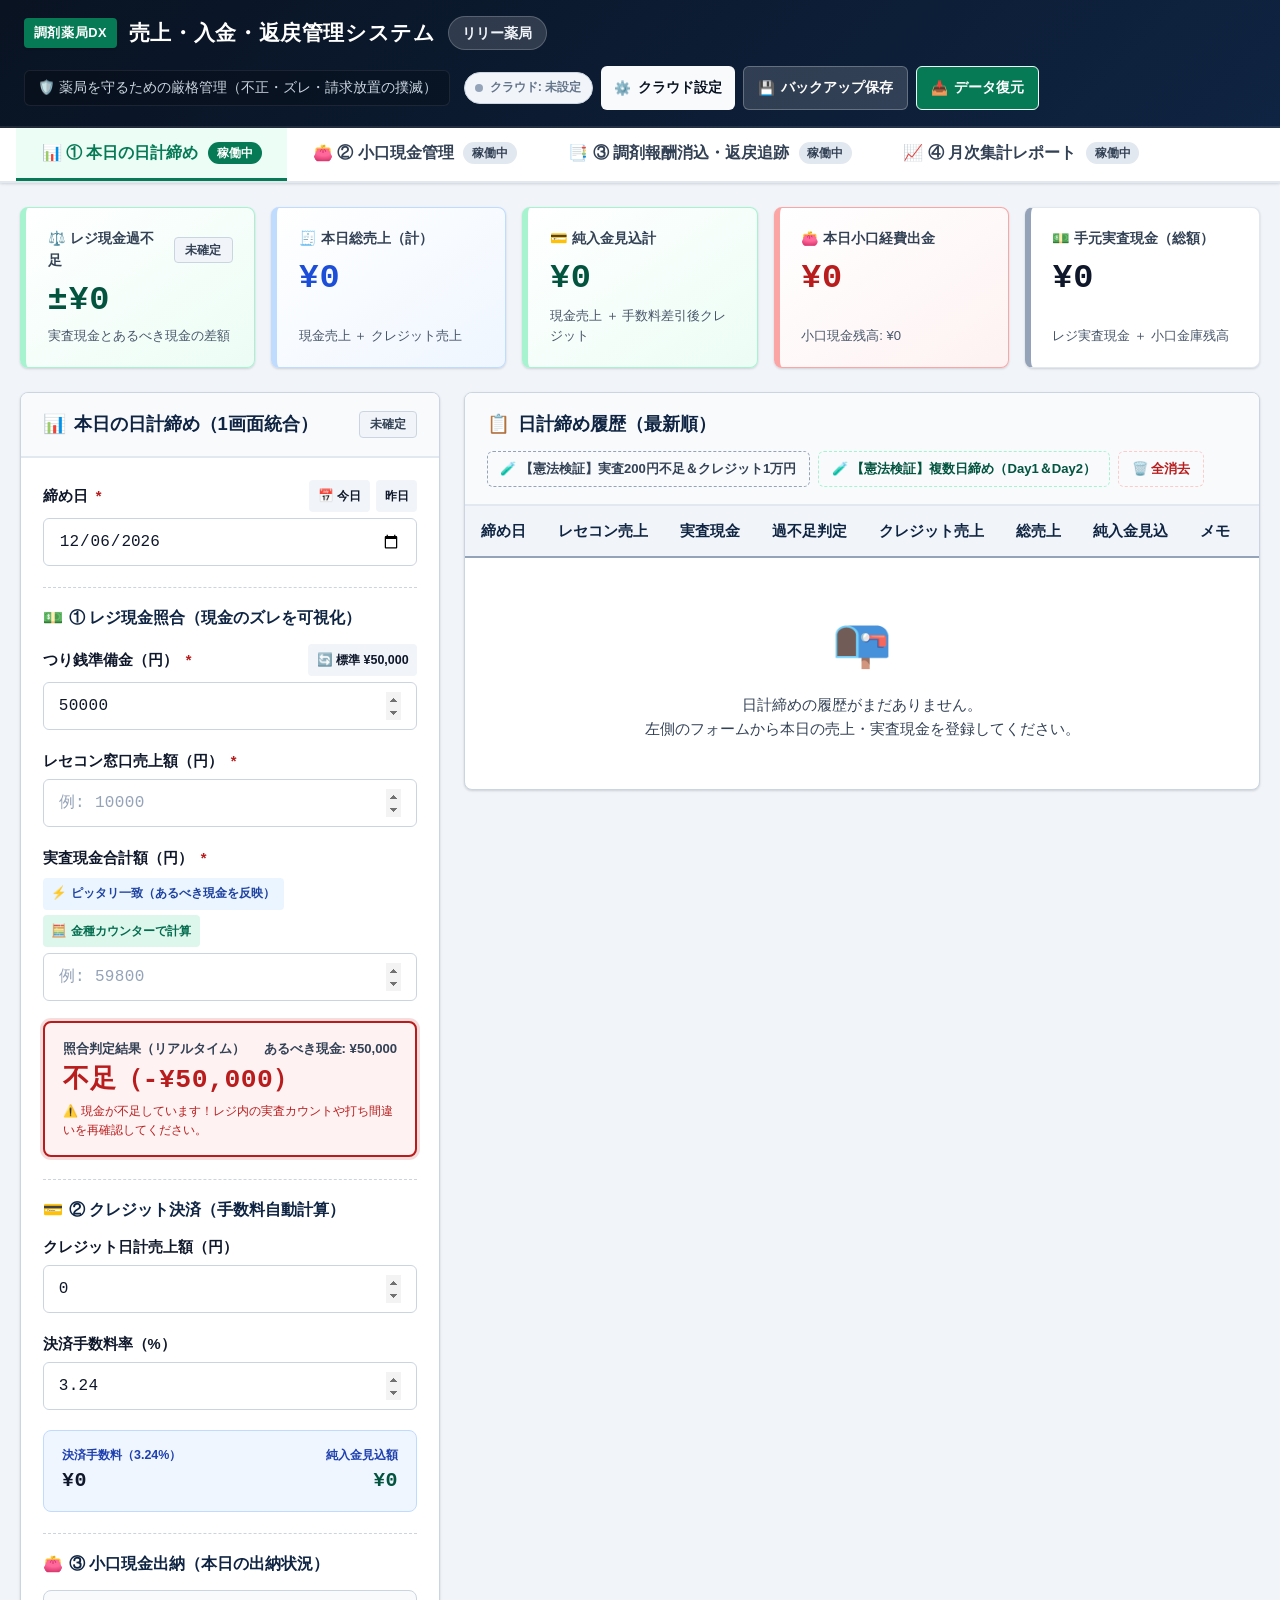
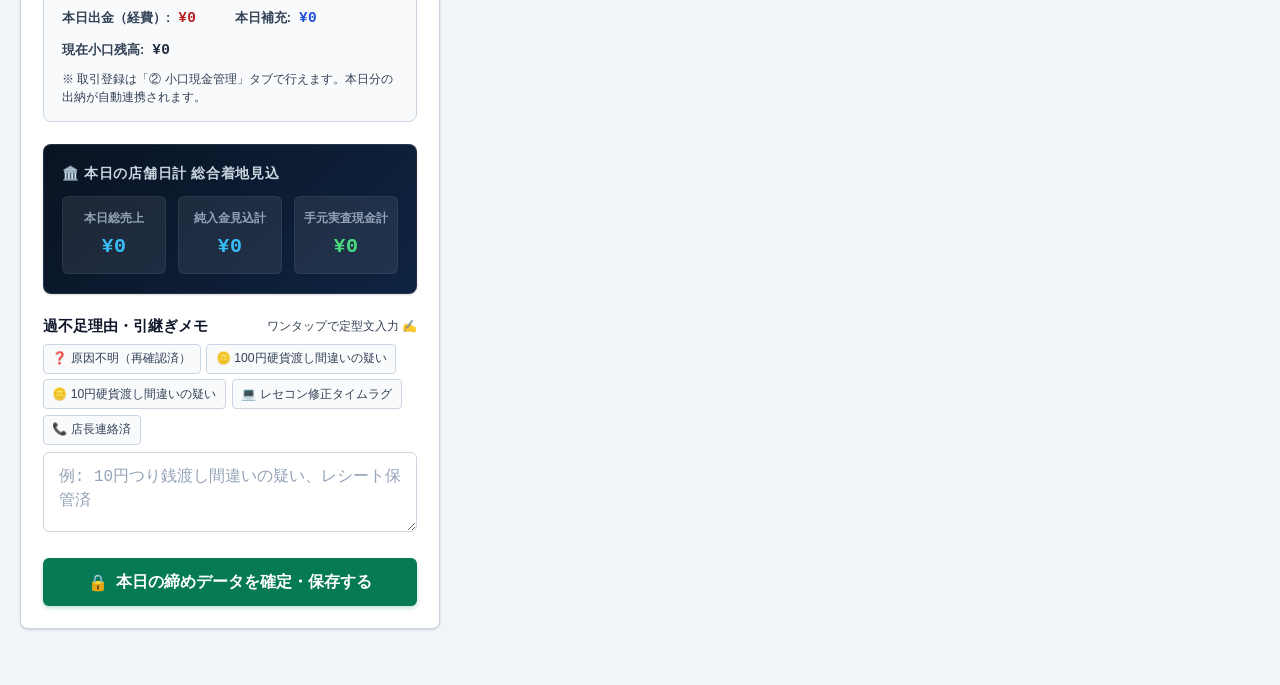
==== index.html @ f7cc0ef1 "feat: 【フェーズ9完了】本部リアルタイム同期・クラウド閲覧機能（Googleスプレッドシート連携・GAS受取・オフライン保護・自動テスト189項目全合格）" ====
<!DOCTYPE html>
<html lang="ja">
<head>
  <meta charset="UTF-8">
  <meta name="viewport" content="width=device-width, initial-scale=1.0">
  <title>売上・入金・返戻管理システム | リリー薬局</title>
  <link rel="stylesheet" href="css/style.css">
</head>
<body>

  <!-- アプリケーションヘッダー -->
  <header class="app-header">
    <div class="header-inner">
      <div class="brand-area">
        <span class="brand-badge">調剤薬局DX</span>
        <h1 class="brand-title">売上・入金・返戻管理システム</h1>
        <span class="pharmacy-badge">リリー薬局</span>
      </div>
      <div class="header-right-area">
        <div class="governance-note">
          <span>🛡️ 薬局を守るための厳格管理（不正・ズレ・請求放置の撲滅）</span>
        </div>
        <div class="header-actions">
          <div id="cloud-sync-badge" class="cloud-sync-badge unconfigured" title="本部Googleスプレッドシート同期ステータス">
            <span class="cloud-sync-dot"></span>
            <span id="cloud-sync-text">クラウド: 未設定</span>
          </div>
          <button id="btn-cloud-settings" class="btn-header-action btn-cloud-config" title="本部Googleスプレッドシート同期URLを設定します">
            <span>⚙️</span> クラウド設定
          </button>
          <button id="btn-header-export" class="btn-header-action btn-backup-export" title="全データ（小口・レジ・消込）を1つのJSONファイルにバックアップ保存します">
            <span>💾</span> バックアップ保存
          </button>
          <button id="btn-header-import" class="btn-header-action btn-backup-import" title="保存したJSONバックアップファイルからデータを安全に復元します">
            <span>📥</span> データ復元
          </button>
        </div>
      </div>
    </div>
  </header>

  <!-- タブナビゲーション -->
  <nav class="tab-navigation">
    <div class="tab-container">
      <button class="tab-btn active" data-tab="tab-daily">
        <span>📊 ① 本日の日計締め</span>
        <span class="badge-status">稼働中</span>
      </button>
      <button class="tab-btn" data-tab="tab-petty">
        <span>👛 ② 小口現金管理</span>
        <span class="badge-status">稼働中</span>
      </button>
      <button class="tab-btn" data-tab="tab-reconcile">
        <span>📑 ③ 調剤報酬消込・返戻追跡</span>
        <span class="badge-status">稼働中</span>
      </button>
      <button class="tab-btn" data-tab="tab-monthly">
        <span>📈 ④ 月次集計レポート</span>
        <span class="badge-status">稼働中</span>
      </button>
    </div>
  </nav>

  <!-- メインコンテンツ -->
  <main class="main-container">

    <!-- ====================================================
         タブ①: 本日の日計締め (★フェーズ2 実装)
         ==================================================== -->
    <section id="tab-daily" class="tab-content active">

      <!-- サマリーカード（店舗総合サマリー） -->
      <div class="summary-grid">
        <div id="daily-card-discrepancy" class="summary-card primary">
          <div>
            <div class="summary-card-title">
              <span>⚖️ レジ現金過不足</span>
              <span id="daily-status-tag" class="badge badge-match">一致（正常）</span>
            </div>
            <div id="daily-summary-discrepancy" class="summary-card-value numeric">¥0</div>
          </div>
          <div id="daily-summary-discrepancy-sub" class="summary-card-sub">実査現金とあるべき現金の差額</div>
        </div>

        <div class="summary-card info">
          <div>
            <div class="summary-card-title">
              <span>🧾 本日総売上（計）</span>
            </div>
            <div id="daily-summary-total-sales" class="summary-card-value numeric">¥0</div>
          </div>
          <div class="summary-card-sub">現金売上 ＋ クレジット売上</div>
        </div>

        <div class="summary-card primary">
          <div>
            <div class="summary-card-title">
              <span>💳 純入金見込計</span>
            </div>
            <div id="daily-summary-total-net" class="summary-card-value numeric">¥0</div>
          </div>
          <div class="summary-card-sub">現金売上 ＋ 手数料差引後クレジット</div>
        </div>

        <div class="summary-card danger">
          <div>
            <div class="summary-card-title">
              <span>👛 本日小口経費出金</span>
            </div>
            <div id="daily-summary-petty-expense" class="summary-card-value numeric">¥0</div>
          </div>
          <div id="daily-summary-petty-balance-sub" class="summary-card-sub">小口現金残高: ¥0</div>
        </div>

        <div class="summary-card">
          <div>
            <div class="summary-card-title">
              <span>💵 手元実査現金（総額）</span>
            </div>
            <div id="daily-summary-total-physical" class="summary-card-value numeric">¥0</div>
          </div>
          <div class="summary-card-sub">レジ実査現金 ＋ 小口金庫残高</div>
        </div>
      </div>

      <!-- 2カラムコンテンツレイアウト -->
      <div class="content-layout-2col">
        
        <!-- 左: 締め登録フォーム -->
        <div class="panel-card">
          <div class="panel-header">
            <h2 class="panel-title">
              <span>📊</span> 本日の日計締め（1画面統合）
            </h2>
            <span id="daily-lock-status" class="badge badge-unconfirmed">未確定</span>
          </div>
          <div class="panel-body">
            <form id="daily-closing-form">

              <!-- 締め日 -->
              <div class="form-group">
                <div class="label-with-actions">
                  <label for="daily-date" class="form-label">締め日 <span class="required">*</span></label>
                  <div class="quick-btn-group">
                    <button type="button" id="btn-date-today" class="btn-chip" title="本日の日付をセット">📅 今日</button>
                    <button type="button" id="btn-date-yesterday" class="btn-chip" title="昨日の日付をセット">昨日</button>
                  </div>
                </div>
                <input type="date" id="daily-date" class="form-input" required>
              </div>

              <!-- ① レジ現金照合セクション -->
              <div class="section-divider">
                <div class="section-subtitle">
                  <span>💵</span> ① レジ現金照合（現金のズレを可視化）
                </div>

                <!-- つり銭準備金 -->
                <div class="form-group">
                  <div class="label-with-actions">
                    <label for="daily-change-fund" class="form-label">つり銭準備金（円） <span class="required">*</span></label>
                    <button type="button" id="btn-reset-change-fund" class="btn-chip" title="店舗規定値 ¥50,000 にリセット">🔄 標準 ¥50,000</button>
                  </div>
                  <input type="number" id="daily-change-fund" class="form-input numeric" placeholder="例: 50000" min="0" step="1" value="50000" required>
                </div>

                <!-- レセコン窓口売上 -->
                <div class="form-group">
                  <label for="daily-presale-amount" class="form-label">レセコン窓口売上額（円） <span class="required">*</span></label>
                  <input type="number" id="daily-presale-amount" class="form-input numeric" placeholder="例: 10000" min="0" step="1" required>
                </div>

                <!-- 実査現金合計額 -->
                <div class="form-group">
                  <div class="label-with-actions">
                    <label for="daily-actual-cash" class="form-label">実査現金合計額（円） <span class="required">*</span></label>
                    <div class="quick-btn-group">
                      <button type="button" id="btn-match-expected-cash" class="btn-chip btn-chip-highlight" title="あるべき現金をそのままセット（差額ゼロの日に1タップ）">⚡ ピッタリ一致（あるべき現金を反映）</button>
                      <button type="button" id="btn-toggle-denomination" class="btn-chip btn-chip-primary" title="電卓不要！お札・硬貨の枚数を入力して自動計算">🧮 金種カウンターで計算</button>
                    </div>
                  </div>
                  <input type="number" id="daily-actual-cash" class="form-input numeric" placeholder="例: 59800" min="0" step="1" required>
                </div>

                <!-- 金種別かんたん計算アシストパネル（開閉可能） -->
                <div id="denomination-panel" class="denomination-panel" style="display: none;">
                  <div class="denomination-panel-header">
                    <div class="denomination-panel-title">
                      <span>🧮</span> 金種別かんたん計算アシスト（電卓不要）
                    </div>
                    <div class="denomination-panel-actions">
                      <button type="button" id="btn-clear-denomination" class="btn-chip-sm">クリア</button>
                      <button type="button" id="btn-close-denomination" class="btn-chip-sm">閉じる ✕</button>
                    </div>
                  </div>
                  <div class="denomination-grid">
                    <div class="denom-row" data-val="10000">
                      <span class="denom-label">10,000円札</span>
                      <div class="denom-stepper">
                        <button type="button" class="btn-step btn-minus" data-val="10000">-</button>
                        <input type="number" class="denom-count form-input-sm numeric" min="0" step="1" placeholder="0" data-val="10000">
                        <button type="button" class="btn-step btn-plus" data-val="10000">+</button>
                      </div>
                      <span class="denom-subtotal numeric">¥0</span>
                    </div>
                    <div class="denom-row" data-val="5000">
                      <span class="denom-label">5,000円札</span>
                      <div class="denom-stepper">
                        <button type="button" class="btn-step btn-minus" data-val="5000">-</button>
                        <input type="number" class="denom-count form-input-sm numeric" min="0" step="1" placeholder="0" data-val="5000">
                        <button type="button" class="btn-step btn-plus" data-val="5000">+</button>
                      </div>
                      <span class="denom-subtotal numeric">¥0</span>
                    </div>
                    <div class="denom-row" data-val="2000">
                      <span class="denom-label">2,000円札</span>
                      <div class="denom-stepper">
                        <button type="button" class="btn-step btn-minus" data-val="2000">-</button>
                        <input type="number" class="denom-count form-input-sm numeric" min="0" step="1" placeholder="0" data-val="2000">
                        <button type="button" class="btn-step btn-plus" data-val="2000">+</button>
                      </div>
                      <span class="denom-subtotal numeric">¥0</span>
                    </div>
                    <div class="denom-row" data-val="1000">
                      <span class="denom-label">1,000円札</span>
                      <div class="denom-stepper">
                        <button type="button" class="btn-step btn-minus" data-val="1000">-</button>
                        <input type="number" class="denom-count form-input-sm numeric" min="0" step="1" placeholder="0" data-val="1000">
                        <button type="button" class="btn-step btn-plus" data-val="1000">+</button>
                      </div>
                      <span class="denom-subtotal numeric">¥0</span>
                    </div>
                    <div class="denom-row" data-val="500">
                      <span class="denom-label">500円玉</span>
                      <div class="denom-stepper">
                        <button type="button" class="btn-step btn-minus" data-val="500">-</button>
                        <input type="number" class="denom-count form-input-sm numeric" min="0" step="1" placeholder="0" data-val="500">
                        <button type="button" class="btn-step btn-plus" data-val="500">+</button>
                      </div>
                      <span class="denom-subtotal numeric">¥0</span>
                    </div>
                    <div class="denom-row" data-val="100">
                      <span class="denom-label">100円玉</span>
                      <div class="denom-stepper">
                        <button type="button" class="btn-step btn-minus" data-val="100">-</button>
                        <input type="number" class="denom-count form-input-sm numeric" min="0" step="1" placeholder="0" data-val="100">
                        <button type="button" class="btn-step btn-plus" data-val="100">+</button>
                      </div>
                      <span class="denom-subtotal numeric">¥0</span>
                    </div>
                    <div class="denom-row" data-val="50">
                      <span class="denom-label">50円玉</span>
                      <div class="denom-stepper">
                        <button type="button" class="btn-step btn-minus" data-val="50">-</button>
                        <input type="number" class="denom-count form-input-sm numeric" min="0" step="1" placeholder="0" data-val="50">
                        <button type="button" class="btn-step btn-plus" data-val="50">+</button>
                      </div>
                      <span class="denom-subtotal numeric">¥0</span>
                    </div>
                    <div class="denom-row" data-val="10">
                      <span class="denom-label">10円玉</span>
                      <div class="denom-stepper">
                        <button type="button" class="btn-step btn-minus" data-val="10">-</button>
                        <input type="number" class="denom-count form-input-sm numeric" min="0" step="1" placeholder="0" data-val="10">
                        <button type="button" class="btn-step btn-plus" data-val="10">+</button>
                      </div>
                      <span class="denom-subtotal numeric">¥0</span>
                    </div>
                    <div class="denom-row" data-val="5">
                      <span class="denom-label">5円玉</span>
                      <div class="denom-stepper">
                        <button type="button" class="btn-step btn-minus" data-val="5">-</button>
                        <input type="number" class="denom-count form-input-sm numeric" min="0" step="1" placeholder="0" data-val="5">
                        <button type="button" class="btn-step btn-plus" data-val="5">+</button>
                      </div>
                      <span class="denom-subtotal numeric">¥0</span>
                    </div>
                    <div class="denom-row" data-val="1">
                      <span class="denom-label">1円玉</span>
                      <div class="denom-stepper">
                        <button type="button" class="btn-step btn-minus" data-val="1">-</button>
                        <input type="number" class="denom-count form-input-sm numeric" min="0" step="1" placeholder="0" data-val="1">
                        <button type="button" class="btn-step btn-plus" data-val="1">+</button>
                      </div>
                      <span class="denom-subtotal numeric">¥0</span>
                    </div>
                  </div>
                  <div class="denomination-footer">
                    <div class="denom-total-box">
                      <span class="denom-total-label">計算合計額:</span>
                      <strong id="denom-total-display" class="denom-total-val numeric">¥0</strong>
                    </div>
                    <button type="button" id="btn-apply-denomination" class="btn btn-primary btn-sm">
                      <span>📥</span> この合計を実査現金に反映する
                    </button>
                  </div>
                </div>

                <!-- リアルタイム過不足プレビュー -->
                <div id="daily-discrepancy-preview" class="discrepancy-box match">
                  <div class="discrepancy-box-header">
                    <span>照合判定結果（リアルタイム）</span>
                    <span id="preview-expected-cash">あるべき現金: ¥50,000</span>
                  </div>
                  <div id="preview-discrepancy-amount" class="discrepancy-box-amount numeric">一致（±¥0）</div>
                  <div id="preview-discrepancy-note" style="font-size: 0.75rem;">※ レジ内の実査現金と、あるべき現金が一致しています。</div>
                </div>

                <!-- 心理的安全性安心ガイド（過不足発生時に自動表示） -->
                <div id="kindness-guidance-box" class="kindness-box" style="display: none;">
                  <div class="kindness-header">
                    <span class="kindness-icon">💚</span>
                    <div class="kindness-title-wrap">
                      <strong class="kindness-title">安心してください。過不足はあなたの責任ではありません。</strong>
                      <div class="kindness-subtitle">事実をそのまま記録することが、薬局とスタッフを守る盾になります（自腹補填は厳禁です）。</div>
                    </div>
                  </div>
                  <div class="kindness-checklist">
                    <div class="kindness-check-header">🔍 焦らずできる30秒チェック:</div>
                    <label class="kindness-check-item">
                      <input type="checkbox" class="kindness-chk">
                      <span>つり銭準備金（¥50,000）の数え間違いや除外忘れはありませんか？</span>
                    </label>
                    <label class="kindness-check-item">
                      <input type="checkbox" class="kindness-chk">
                      <span>クレジット決済や電子マネー売上が現金レセコンに混ざっていませんか？</span>
                    </label>
                    <label class="kindness-check-item">
                      <input type="checkbox" class="kindness-chk">
                      <span>処方変更・返金・返品レシートの計上漏れはありませんか？</span>
                    </label>
                  </div>
                </div>
              </div>

              <!-- ② クレジット決済セクション -->
              <div class="section-divider">
                <div class="section-subtitle">
                  <span>💳</span> ② クレジット決済（手数料自動計算）
                </div>

                <!-- クレジット端末売上 -->
                <div class="form-group">
                  <label for="daily-credit-sales" class="form-label">クレジット日計売上額（円）</label>
                  <input type="number" id="daily-credit-sales" class="form-input numeric" placeholder="例: 10000" min="0" step="1" value="0">
                </div>

                <!-- 手数料率 -->
                <div class="form-group">
                  <label for="daily-fee-rate" class="form-label">決済手数料率（%）</label>
                  <input type="number" id="daily-fee-rate" class="form-input numeric" placeholder="3.24" min="0" max="100" step="0.01" value="3.24">
                </div>

                <!-- リアルタイムクレジット計算プレビュー -->
                <div id="daily-credit-preview" class="credit-preview-box">
                  <div class="credit-preview-item">
                    <span class="credit-preview-label">決済手数料（3.24%）</span>
                    <span id="preview-fee-amount" class="credit-preview-val numeric">¥0</span>
                  </div>
                  <div class="credit-preview-item" style="text-align: right;">
                    <span class="credit-preview-label">純入金見込額</span>
                    <span id="preview-net-credit" class="credit-preview-val numeric" style="color: var(--primary-dark);">¥0</span>
                  </div>
                </div>
              </div>

              <!-- ③ 小口現金出納連携セクション -->
              <div class="section-divider">
                <div class="section-subtitle">
                  <span>👛</span> ③ 小口現金出納（本日の出納状況）
                </div>
                <div class="petty-inline-box">
                  <div class="petty-inline-grid">
                    <div>
                      <span class="report-item-label">本日出金（経費）:</span>
                      <strong id="preview-daily-petty-exp" class="numeric" style="color: var(--danger); margin-left: 0.25rem;">¥0</strong>
                    </div>
                    <div>
                      <span class="report-item-label">本日補充:</span>
                      <strong id="preview-daily-petty-inc" class="numeric" style="color: var(--info); margin-left: 0.25rem;">¥0</strong>
                    </div>
                    <div>
                      <span class="report-item-label">現在小口残高:</span>
                      <strong id="preview-daily-petty-bal" class="numeric" style="margin-left: 0.25rem;">¥0</strong>
                    </div>
                  </div>
                  <div style="font-size: 0.75rem; color: var(--text-muted);">
                    ※ 取引登録は「② 小口現金管理」タブで行えます。本日分の出納が自動連携されます。
                  </div>
                </div>
              </div>

              <!-- ④ 店舗日計総合サマリープレビュー -->
              <div class="comprehensive-preview-box">
                <div class="comprehensive-preview-header">🏛️ 本日の店舗日計 総合着地見込</div>
                <div class="comprehensive-preview-grid">
                  <div class="comprehensive-preview-item">
                    <span class="comprehensive-preview-label">本日総売上</span>
                    <span id="preview-comp-sales" class="comprehensive-preview-val numeric">¥0</span>
                  </div>
                  <div class="comprehensive-preview-item">
                    <span class="comprehensive-preview-label">純入金見込計</span>
                    <span id="preview-comp-net" class="comprehensive-preview-val numeric">¥0</span>
                  </div>
                  <div class="comprehensive-preview-item">
                    <span class="comprehensive-preview-label">手元実査現金計</span>
                    <span id="preview-comp-cash" class="comprehensive-preview-val numeric" style="color: #4ade80;">¥0</span>
                  </div>
                </div>
              </div>

              <!-- メモ・引継ぎ -->
              <div class="form-group">
                <div class="label-with-actions">
                  <label for="daily-memo" class="form-label">過不足理由・引継ぎメモ</label>
                  <span class="text-hint">ワンタップで定型文入力 ✍️</span>
                </div>
                <div class="quick-memo-tags">
                  <button type="button" class="btn-memo-tag" data-text="原因不明（再確認済・レシート保管済・店長報告）">❓ 原因不明（再確認済）</button>
                  <button type="button" class="btn-memo-tag" data-text="100円硬貨の渡し間違い可能性あり">🪙 100円硬貨渡し間違いの疑い</button>
                  <button type="button" class="btn-memo-tag" data-text="10円硬貨の渡し間違い可能性あり">🪙 10円硬貨渡し間違いの疑い</button>
                  <button type="button" class="btn-memo-tag" data-text="レセコン打鍵ミス・キャンセル修正タイムラグ">💻 レセコン修正タイムラグ</button>
                  <button type="button" class="btn-memo-tag" data-text="店長へ連絡済・翌朝精査予定">📞 店長連絡済</button>
                </div>
                <textarea id="daily-memo" class="form-textarea" placeholder="例: 10円つり銭渡し間違いの疑い、レシート保管済"></textarea>
              </div>

              <button type="submit" class="btn btn-primary">
                <span>🔒</span> 本日の締めデータを確定・保存する
              </button>
            </form>
          </div>
        </div>

        <!-- 右: レジ締め履歴テーブル -->
        <div class="panel-card">
          <div class="panel-header">
            <h2 class="panel-title">
              <span>📋</span> 日計締め履歴（最新順）
            </h2>
            <div style="display: flex; gap: 0.5rem; align-items: center; flex-wrap: wrap;">
              <button id="btn-load-closing-test-data" class="btn-test" title="開発憲法の外部検証データをセット">
                🧪 【憲法検証】実査200円不足＆クレジット1万円
              </button>
              <button id="btn-load-phase3-test-data" class="btn-test" style="color: var(--primary-dark); border-color: #a7f3d0;" title="Day1とDay2の複数日締めデータをセット">
                🧪 【憲法検証】複数日締め（Day1＆Day2）
              </button>
              <button id="btn-clear-closing-data" class="btn-test" style="color: var(--danger); border-color: #fecaca;" title="全データをリセット">
                🗑️ 全消去
              </button>
            </div>
          </div>

          <div class="panel-body" style="padding: 0;">
            <div class="table-responsive">
              <table class="data-table">
                <thead>
                  <tr>
                    <th>締め日</th>
                    <th style="text-align: right;">レセコン売上</th>
                    <th style="text-align: right;">実査現金</th>
                    <th style="text-align: center;">過不足判定</th>
                    <th style="text-align: right;">クレジット売上</th>
                    <th style="text-align: right;">総売上</th>
                    <th style="text-align: right;">純入金見込</th>
                    <th>メモ</th>
                    <th style="text-align: center;">操作</th>
                  </tr>
                </thead>
                <tbody id="daily-table-body">
                  <!-- JSで動的描画 -->
                </tbody>
              </table>
            </div>

            <div id="daily-empty-state" class="empty-state">
              <div class="empty-state-icon">📭</div>
              <p>日計締めの履歴がまだありません。<br>左側のフォームから本日の売上・実査現金を登録してください。</p>
            </div>
          </div>
        </div>

      </div>
    </section>

    <!-- ====================================================
         日計締め詳細閲覧モーダル (フェーズ3 実装)
         ==================================================== -->
    <dialog id="daily-detail-dialog" class="modal-dialog">
      <div class="modal-content">
        <div class="modal-header">
          <h3 class="modal-title">
            <span>📑</span> 日計締め確定レポート（詳細）
          </h3>
          <button id="btn-close-modal" class="modal-close-btn" title="閉じる">&times;</button>
        </div>
        <div class="modal-body" id="modal-report-body">
          <!-- JSで動的レンダリング -->
        </div>
        <div class="modal-footer">
          <button id="btn-print-report" class="btn btn-secondary">🖨️ 印刷</button>
          <button id="btn-close-report" class="btn btn-secondary">閉じる</button>
        </div>
      </div>
    </dialog>

    <!-- ====================================================
         タブ②: 小口現金管理 (★フェーズ1 実装)
         ==================================================== -->
    <section id="tab-petty" class="tab-content">

      <!-- サマリーカード -->
      <div class="summary-grid">
        <div class="summary-card primary">
          <div>
            <div class="summary-card-title">
              <span>💰 現在小口現金残高</span>
              <span id="petty-balance-warning" style="display: none; color: var(--danger); font-size: 0.75rem; font-weight: bold;">⚠️ マイナス残高</span>
            </div>
            <div id="petty-summary-balance" class="summary-card-value numeric">¥0</div>
          </div>
          <div class="summary-card-sub">※金庫内現金の実査カウントと一致しているか確認</div>
        </div>

        <div class="summary-card info">
          <div>
            <div class="summary-card-title">
              <span>📥 今月補充合計</span>
            </div>
            <div id="petty-summary-income" class="summary-card-value numeric">¥0</div>
          </div>
          <div class="summary-card-sub">銀行出金・金庫補充など</div>
        </div>

        <div class="summary-card danger">
          <div>
            <div class="summary-card-title">
              <span>📤 今月出金合計</span>
            </div>
            <div id="petty-summary-expense" class="summary-card-value numeric">¥0</div>
          </div>
          <div class="summary-card-sub">消耗品・切手・交通費等の実経費</div>
        </div>

        <div class="summary-card">
          <div>
            <div class="summary-card-title">
              <span>📝 今月取引件数</span>
            </div>
            <div id="petty-summary-count" class="summary-card-value numeric">0 件</div>
          </div>
          <div class="summary-card-sub">登録された出納の総数</div>
        </div>
      </div>

      <!-- 2カラムコンテンツレイアウト -->
      <div class="content-layout-2col">
        
        <!-- 左: 出納登録フォーム -->
        <div class="panel-card">
          <div class="panel-header">
            <h2 class="panel-title">
              <span>✍️</span> 出納の登録
            </h2>
          </div>
          <div class="panel-body">
            <form id="petty-cash-form">
              
              <!-- かんたん入力プリセット（ワンタップで入力完了） -->
              <div class="quick-preset-bar">
                <span class="quick-preset-title">⚡ かんたん入力:</span>
                <div class="quick-preset-tags">
                  <button type="button" class="btn-petty-chip" data-type="expense" data-category="消耗品費" data-memo="コピー用紙・ボールペン購入">📄 用紙・ペン</button>
                  <button type="button" class="btn-petty-chip" data-type="expense" data-category="清掃・衛生費" data-memo="患者様用消毒用エタノール・マスク">🧴 消毒液・マスク</button>
                  <button type="button" class="btn-petty-chip" data-type="expense" data-category="通信運搬費" data-memo="郵便切手・レターパック代">✉️ 切手・郵送</button>
                  <button type="button" class="btn-petty-chip" data-type="expense" data-category="雑費" data-memo="店舗清掃用ゴミ袋・洗剤">🧹 ゴミ袋・洗剤</button>
                  <button type="button" class="btn-petty-chip btn-petty-chip-income" data-type="income" data-category="小口現金補充" data-amount="10000" data-memo="金庫より小口現金補充">📥 金庫補充(¥1万)</button>
                </div>
              </div>

              <!-- 区分（出金 / 入金） -->
              <div class="form-group">
                <label class="form-label">出納区分 <span class="required">*</span></label>
                <div class="type-toggle-group">
                  <div>
                    <input type="radio" name="petty-type" id="type-expense" value="expense" checked>
                    <label for="type-expense" class="type-toggle-btn btn-expense">📤 出金（経費）</label>
                  </div>
                  <div>
                    <input type="radio" name="petty-type" id="type-income" value="income">
                    <label for="type-income" class="type-toggle-btn btn-income">📥 入金（補充）</label>
                  </div>
                </div>
              </div>

              <!-- 取引日 -->
              <div class="form-group">
                <label for="petty-date" class="form-label">取引日 <span class="required">*</span></label>
                <input type="date" id="petty-date" class="form-input" required>
              </div>

              <!-- 勘定科目 -->
              <div class="form-group">
                <label for="petty-category" class="form-label">科目 <span class="required">*</span></label>
                <select id="petty-category" class="form-select" required></select>
              </div>

              <!-- 金額 -->
              <div class="form-group">
                <label for="petty-amount" class="form-label">金額（円） <span class="required">*</span></label>
                <input type="number" id="petty-amount" class="form-input numeric" placeholder="例: 1000" min="1" step="1" required>
              </div>

              <!-- 摘要メモ -->
              <div class="form-group">
                <label for="petty-memo" class="form-label">摘要・用途（領収書等）</label>
                <textarea id="petty-memo" class="form-textarea" placeholder="例: ボールペン・付箋購入（レシート保管済）"></textarea>
              </div>

              <button type="submit" class="btn btn-primary">
                <span>✓</span> 出納を登録する
              </button>
            </form>
          </div>
        </div>

        <!-- 右: 出納履歴テーブル -->
        <div class="panel-card">
          <div class="panel-header">
            <h2 class="panel-title">
              <span>📋</span> 小口出納履歴（最新順）
            </h2>
            <div style="display: flex; gap: 0.5rem; align-items: center;">
              <button id="btn-load-test-data" class="btn-test" title="開発憲法の外部検証データをセット">
                🧪 【憲法検証】1万円補充+千円出金
              </button>
              <button id="btn-clear-petty-data" class="btn-test" style="color: var(--danger); border-color: #fecaca;" title="全データをリセット">
                🗑️ 全消去
              </button>
            </div>
          </div>

          <div class="panel-body" style="padding: 0;">
            <div class="table-responsive">
              <table class="data-table">
                <thead>
                  <tr>
                    <th>日付</th>
                    <th>区分</th>
                    <th>科目</th>
                    <th>摘要・用途</th>
                    <th style="text-align: right;">入金額</th>
                    <th style="text-align: right;">出金額</th>
                    <th style="text-align: right;">差引残高</th>
                    <th style="text-align: center;">操作</th>
                  </tr>
                </thead>
                <tbody id="petty-table-body">
                  <!-- JSで動的レンダリング -->
                </tbody>
              </table>
            </div>

            <div id="petty-empty-state" class="empty-state">
              <div class="empty-state-icon">📭</div>
              <p>小口現金の取引履歴がまだありません。<br>左側のフォームから出金または補充を登録してください。</p>
            </div>
          </div>
        </div>

      </div>
    </section>

    <!-- ====================================================
         タブ③: 調剤報酬消込・返戻追跡 (★フェーズ4 実装)
         ==================================================== -->
    <section id="tab-reconcile" class="tab-content">

      <!-- 操作・コントロールヘッダー -->
      <div class="closing-action-bar" style="margin-bottom: 1.5rem;">
        <div class="closing-action-inner">
          <div class="closing-action-left">
            <label for="reconcile-month-select" style="font-size: 0.9rem; font-weight: 700; color: var(--navy); display: flex; align-items: center; gap: 0.4rem;">
              <span>📅</span> 請求対象月:
            </label>
            <input type="month" id="reconcile-month-select" class="form-input" style="width: auto; padding: 0.4rem 0.75rem; font-weight: 700;">
            <span class="sub-text" style="font-size: 0.8rem; color: var(--text-muted);">※ 通常、調剤月の翌月10日請求、翌々月20日前後入金（2ヶ月サイクル）</span>
          </div>

          <div class="closing-action-right" style="display: flex; gap: 0.5rem; flex-wrap: wrap;">
            <button id="btn-load-reconcile-test" class="btn-test" title="開発憲法の外部検証データをセット">
              🧪 【憲法検証】請求100万/入金95万/返戻5万(A001)
            </button>
            <button id="btn-clear-reconcile-data" class="btn-test" style="color: var(--danger); border-color: #fecaca;" title="消込・返戻データを全消去">
              🗑️ 全消去
            </button>
          </div>
        </div>
      </div>

      <!-- サマリーカード（請求月消込サマリー） -->
      <div class="summary-grid">
        <div class="summary-card info">
          <div>
            <div class="summary-card-title">
              <span>📑 請求総額（レセプト）</span>
            </div>
            <div id="reconcile-sum-billed" class="summary-card-value numeric">¥0</div>
          </div>
          <div id="reconcile-sum-billed-sub" class="summary-card-sub">請求対象月: --</div>
        </div>

        <div class="summary-card primary">
          <div>
            <div class="summary-card-title">
              <span>🏦 入金総額（支払確定）</span>
            </div>
            <div id="reconcile-sum-paid" class="summary-card-value numeric">¥0</div>
          </div>
          <div id="reconcile-sum-paid-sub" class="summary-card-sub">入金月: --</div>
        </div>

        <div id="reconcile-card-discrepancy" class="summary-card">
          <div>
            <div class="summary-card-title">
              <span>⚖️ 入金差額（過不足）</span>
              <span id="reconcile-status-tag" class="badge badge-match">一致（正常）</span>
            </div>
            <div id="reconcile-sum-discrepancy" class="summary-card-value numeric">¥0</div>
          </div>
          <div id="reconcile-sum-discrepancy-sub" class="summary-card-sub">入金総額 - 請求総額</div>
        </div>

        <div class="summary-card danger">
          <div>
            <div class="summary-card-title">
              <span>⚠️ 返戻・保留総額</span>
            </div>
            <div id="reconcile-sum-remand-total" class="summary-card-value numeric">¥0</div>
          </div>
          <div id="reconcile-sum-remand-sub" class="summary-card-sub">未対応: 0件 (¥0)</div>
        </div>

        <div id="reconcile-card-unaccounted" class="summary-card">
          <div>
            <div class="summary-card-title">
              <span>🔍 原因未特定差額</span>
              <span id="reconcile-unaccounted-tag" class="badge badge-match">特定済</span>
            </div>
            <div id="reconcile-sum-unaccounted" class="summary-card-value numeric">¥0</div>
          </div>
          <div id="reconcile-sum-unaccounted-sub" class="summary-card-sub">差額と返戻の乖離</div>
        </div>
      </div>

      <!-- 差額突合アラートバナー -->
      <div id="reconcile-alert-banner" class="alert-banner info" style="margin-bottom: 1.5rem; display: none;">
        <span id="reconcile-alert-icon" class="alert-icon">ℹ️</span>
        <div class="alert-content">
          <div id="reconcile-alert-title" class="alert-title">差額突合ステータス</div>
          <div id="reconcile-alert-desc" class="alert-desc">--</div>
        </div>
      </div>

      <!-- 2カラムコンテンツレイアウト -->
      <div class="content-layout-2col">

        <!-- 左カラム: 請求・入金実績 ＆ 返戻・保留登録フォーム -->
        <div style="display: flex; flex-direction: column; gap: 1.5rem;">

          <!-- パネル1: 請求・入金サマリー登録 -->
          <div class="panel-card">
            <div class="panel-header">
              <h2 class="panel-title">
                <span>🏦</span> 請求・入金実績の登録
              </h2>
              <span id="reconcile-record-status" class="badge badge-unconfirmed">未登録</span>
            </div>
            <div class="panel-body">
              <form id="reconcile-billing-form">
                <!-- 請求年月 -->
                <div class="form-group">
                  <label for="reconcile-form-billing-month" class="form-label">請求対象年月 <span class="required">*</span></label>
                  <input type="month" id="reconcile-form-billing-month" class="form-input" required>
                  <div class="form-hint">例: 2026年7月調剤分なら「2026-07」</div>
                </div>

                <!-- 請求総額 -->
                <div class="form-group">
                  <label for="reconcile-form-billed-amount" class="form-label">レセプト請求総額（円） <span class="required">*</span></label>
                  <input type="number" id="reconcile-form-billed-amount" class="form-input numeric" placeholder="例: 1000000" min="0" step="1" required>
                  <div class="form-hint">社保・国保・公費等の請求確定総額</div>
                </div>

                <!-- 入金年月（通常2ヶ月後） -->
                <div class="form-group">
                  <label for="reconcile-form-deposit-month" class="form-label">入金年月（通常請求月の2ヶ月後） <span class="required">*</span></label>
                  <input type="month" id="reconcile-form-deposit-month" class="form-input" required>
                  <div class="form-hint">支払基金・国保連からの入金通知月</div>
                </div>

                <!-- 入金総額 -->
                <div class="form-group">
                  <label for="reconcile-form-paid-amount" class="form-label">支払確定入金総額（円） <span class="required">*</span></label>
                  <input type="number" id="reconcile-form-paid-amount" class="form-input numeric" placeholder="例: 950000" min="0" step="1" required>
                  <div class="form-hint">当座預金等への実際の振込確定総額</div>
                </div>

                <!-- 差額プレビュー -->
                <div class="calc-preview-box" style="margin-bottom: 1rem;">
                  <div class="calc-row">
                    <span class="calc-label">計算上の入金差額:</span>
                    <span id="reconcile-form-discrepancy-preview" class="calc-val numeric">¥0</span>
                  </div>
                </div>

                <!-- 備考メモ -->
                <div class="form-group">
                  <label for="reconcile-form-memo" class="form-label">備考・特記事項</label>
                  <textarea id="reconcile-form-memo" class="form-textarea" placeholder="例: 7月調剤分。支払基金振込通知書確認済"></textarea>
                </div>

                <button type="submit" class="btn btn-primary" style="width: 100%;">
                  <span>💾</span> 請求・入金実績を保存する
                </button>
              </form>
            </div>
          </div>

          <!-- パネル2: 返戻・保留案件の個別登録フォーム -->
          <div class="panel-card">
            <div class="panel-header">
              <h2 class="panel-title">
                <span>➕</span> 返戻・保留案件の登録
              </h2>
            </div>
            <div class="panel-body">
              <!-- 開発憲法ガイド -->
              <div class="compliance-note" style="margin-bottom: 1rem; padding: 0.6rem 0.75rem; background: #fef2f2; border: 1px solid #fecaca; border-radius: 6px; font-size: 0.78rem; color: #991b1b; display: flex; align-items: center; gap: 0.5rem;">
                <span>🛡️</span>
                <span><strong>【憲法規約】個人情報非保持:</strong> 患者氏名等は入力厳禁です。カルテ番号（例: A001）のみで管理してください。</span>
              </div>

              <form id="reconcile-remand-form">
                <!-- 対象請求月（連動） -->
                <div class="form-group">
                  <label for="remand-form-billing-month" class="form-label">紐付く請求月 <span class="required">*</span></label>
                  <input type="month" id="remand-form-billing-month" class="form-input" required readonly style="background: #f8fafc;">
                </div>

                <!-- カルテ番号 -->
                <div class="form-group">
                  <label for="remand-form-chart-id" class="form-label">カルテ番号（英数字・記号） <span class="required">*</span></label>
                  <input type="text" id="remand-form-chart-id" class="form-input numeric" placeholder="例: A001 または 1024" required pattern="^[a-zA-Z0-9\-_]+$" title="半角英数字および記号のみ入力可能です（個人情報保護のため漢字・ひらがな等は禁止）">
                  <div class="form-hint">※ 個人情報漏洩防止のため半角英数字記号のみ受付</div>
                </div>

                <!-- 金額 -->
                <div class="form-group">
                  <label for="remand-form-amount" class="form-label">保留・返戻金額（円） <span class="required">*</span></label>
                  <input type="number" id="remand-form-amount" class="form-input numeric" placeholder="例: 50000" min="1" step="1" required>
                </div>

                <!-- 事由 -->
                <div class="form-group">
                  <div class="label-with-actions">
                    <label for="remand-form-reason" class="form-label">返戻・保留の事由 <span class="required">*</span></label>
                    <span class="text-hint">ワンタップ選択 ✍️</span>
                  </div>
                  <div class="quick-reason-chips">
                    <button type="button" class="btn-remand-chip" data-reason="保険証資格喪失・有効期限切れ">📄 資格喪失・期限切れ</button>
                    <button type="button" class="btn-remand-chip" data-reason="記号番号誤り・枝番不一致">🔢 記号番号誤り</button>
                    <button type="button" class="btn-remand-chip" data-reason="疑義照会・処方内容確認保留">💊 疑義照会保留</button>
                    <button type="button" class="btn-remand-chip" data-reason="公費受給者証未提示・期限切れ">🏥 公費証未提示</button>
                  </div>
                  <select id="remand-form-reason" class="form-select" required>
                    <!-- JSで動的生成 -->
                  </select>
                </div>

                <!-- 初期ステータス -->
                <div class="form-group">
                  <label for="remand-form-status" class="form-label">初期ステータス <span class="required">*</span></label>
                  <select id="remand-form-status" class="form-select" required>
                    <option value="unhandled" selected>⚠️ 未対応（要調査）</option>
                    <option value="rebilling">🔄 再請求中（レセプト再提出中）</option>
                    <option value="resolved">✅ 入金済/解決</option>
                  </select>
                </div>

                <!-- 対応メモ -->
                <div class="form-group">
                  <label for="remand-form-note" class="form-label">対応メモ・経過記録</label>
                  <textarea id="remand-form-note" class="form-textarea" placeholder="例: 7/12受診時保険証失効のため返戻。患者へ新保険証の提出を依頼中"></textarea>
                </div>

                <button type="submit" class="btn btn-primary" style="width: 100%;">
                  <span>＋</span> 返戻・保留案件を追加する
                </button>
              </form>
            </div>
          </div>

        </div>

        <!-- 右カラム: 返戻・保留案件の追跡テーブル -->
        <div class="panel-card">
          <div class="panel-header">
            <div>
              <h2 class="panel-title">
                <span>📋</span> 返戻・保留案件 追跡一覧
              </h2>
              <span id="remand-count-badge" class="sub-text" style="font-size: 0.8rem; color: var(--text-muted); font-weight: normal;">0 件の案件</span>
            </div>
            <div style="display: flex; gap: 0.5rem; align-items: center;">
              <label for="remand-filter-status" style="font-size: 0.8rem; color: var(--text-muted);">状態:</label>
              <select id="remand-filter-status" class="form-select" style="width: auto; padding: 0.25rem 0.5rem; font-size: 0.8rem;">
                <option value="all">すべて</option>
                <option value="unhandled">未対応のみ</option>
                <option value="rebilling">再請求中のみ</option>
                <option value="resolved">解決済のみ</option>
              </select>
            </div>
          </div>

          <div class="panel-body" style="padding: 0;">
            <div class="table-responsive">
              <table class="data-table">
                <thead>
                  <tr>
                    <th>カルテ番号</th>
                    <th style="text-align: right;">金額</th>
                    <th>事由</th>
                    <th>ステータス</th>
                    <th>対応メモ・経過</th>
                    <th style="text-align: center;">操作</th>
                  </tr>
                </thead>
                <tbody id="remand-table-body">
                  <!-- JSで動的レンダリング -->
                </tbody>
              </table>
            </div>

            <div id="remand-empty-state" class="empty-state">
              <div class="empty-state-icon">📭</div>
              <p>この請求月に登録された返戻・保留案件はありません。<br>左側のフォームからカルテ番号・金額・事由を登録してください。</p>
            </div>
          </div>
        </div>

      </div>

      <!-- 請求月履歴サマリーテーブル（下部） -->
      <div class="panel-card" style="margin-top: 1.5rem;">
        <div class="panel-header">
          <h2 class="panel-title">
            <span>📚</span> 請求月別 消込履歴サマリー
          </h2>
          <span class="sub-text" style="font-size: 0.8rem; color: var(--text-muted);">過去の請求月と入金消込・未解決返戻の総括</span>
        </div>
        <div class="panel-body" style="padding: 0;">
          <div class="table-responsive">
            <table class="data-table">
              <thead>
                <tr>
                  <th>請求月</th>
                  <th>入金月</th>
                  <th style="text-align: right;">請求総額</th>
                  <th style="text-align: right;">入金総額</th>
                  <th style="text-align: right;">入金差額</th>
                  <th style="text-align: right;">返戻総額</th>
                  <th style="text-align: center;">未対応/再請求残高</th>
                  <th style="text-align: center;">差額突合状況</th>
                  <th style="text-align: center;">操作</th>
                </tr>
              </thead>
              <tbody id="reconcile-history-table-body">
                <!-- JSで動的レンダリング -->
              </tbody>
            </table>
          </div>
          <div id="reconcile-history-empty" class="empty-state" style="display: none;">
            <div class="empty-state-icon">📭</div>
            <p>まだ登録された請求月データがありません。</p>
          </div>
        </div>
      </div>

    </section>

    <!-- ====================================================
         タブ④: 月次集計レポート ＆ A4印刷帳票 (★フェーズ6 実装)
         ==================================================== -->
    <section id="tab-monthly" class="tab-content">

      <!-- 操作・アクションバー -->
      <div class="closing-action-bar" style="margin-bottom: 1.5rem;">
        <div class="closing-action-inner">
          <div class="closing-action-left">
            <label for="monthly-select-month" style="font-weight: 700; color: var(--navy-dark); font-size: 0.95rem;">
              📅 集計対象年月:
            </label>
            <input type="month" id="monthly-select-month" class="form-input" style="width: auto; font-size: 1rem; font-weight: 700; padding: 0.4rem 0.8rem;">
            <span id="monthly-closing-count-badge" class="badge badge-match" style="font-size: 0.82rem;">0日分の締めデータ</span>
          </div>
          <div style="display: flex; gap: 0.6rem; align-items: center; flex-wrap: wrap;">
            <button id="btn-print-monthly-report" class="btn btn-primary" title="店長確認印・本部受領印欄付きのA4帳票を印刷またはPDF出力">
              🖨️ A4帳票を印刷 / PDF出力
            </button>
            <button id="btn-load-monthly-test-data" class="btn-test" title="暗算検算可能な憲法検証用月次データを一括投入">
              🧪 【憲法検証】月次一括データセット
            </button>
          </div>
        </div>
      </div>

      <!-- 月次KPIサマリーカード -->
      <div class="summary-grid">
        <div id="monthly-card-discrepancy" class="summary-card primary">
          <div>
            <div class="summary-card-title">
              <span>⚖️ 月間過不足累計</span>
              <span id="monthly-discrepancy-status-tag" class="badge badge-match">一致（正常）</span>
            </div>
            <div id="monthly-summary-discrepancy" class="summary-card-value numeric">¥0</div>
          </div>
          <div id="monthly-summary-discrepancy-sub" class="summary-card-sub">過不足発生: 0日 / 締め日数: 0日</div>
        </div>

        <div class="summary-card info">
          <div>
            <div class="summary-card-title">
              <span>🧾 月間総売上（計）</span>
            </div>
            <div id="monthly-summary-total-sales" class="summary-card-value numeric">¥0</div>
          </div>
          <div id="monthly-summary-sales-breakdown" class="summary-card-sub">窓口現金: ¥0 / クレジット: ¥0</div>
        </div>

        <div class="summary-card primary">
          <div>
            <div class="summary-card-title">
              <span>💳 純入金見込計</span>
            </div>
            <div id="monthly-summary-total-net" class="summary-card-value numeric">¥0</div>
          </div>
          <div id="monthly-summary-fee-sub" class="summary-card-sub">決済手数料控除後（手数料計: ¥0）</div>
        </div>

        <div class="summary-card danger">
          <div>
            <div class="summary-card-title">
              <span>📤 小口経費出金計</span>
            </div>
            <div id="monthly-summary-petty-expense" class="summary-card-value numeric">¥0</div>
          </div>
          <div id="monthly-summary-petty-balance-sub" class="summary-card-sub">小口月末残高: ¥0</div>
        </div>

        <div class="summary-card">
          <div>
            <div class="summary-card-title">
              <span>🏦 調剤報酬入金差額</span>
              <span id="monthly-reconcile-status-tag" class="badge badge-match">差額なし</span>
            </div>
            <div id="monthly-summary-reconcile-diff" class="summary-card-value numeric">¥0</div>
          </div>
          <div id="monthly-summary-reconcile-sub" class="summary-card-sub">未解決返戻: ¥0</div>
        </div>
      </div>

      <!-- ====================================================
           A4印刷・帳票プレビューコンテナ（画面表示兼A4印刷レイアウト）
           ==================================================== -->
      <div id="monthly-printable-report" class="monthly-report-sheet">

        <!-- 帳票ヘッダー ＆ 捺印欄 -->
        <div class="report-header-box">
          <div class="report-header-titles">
            <div class="report-header-company">リリー薬局 管理本部 提出用帳票</div>
            <h2 class="report-header-main-title">月次売上・入金・過不足管理報告書</h2>
            <div class="report-header-meta">
              <span><strong>対象年月:</strong> <span id="print-meta-month" class="numeric">----年--月度</span></span>
              <span><strong>店舗名:</strong> リリー薬局</span>
              <span><strong>出力日時:</strong> <span id="print-meta-timestamp" class="numeric">----/--/-- --:--</span></span>
            </div>
          </div>

          <!-- 店長確認印・本部受領印 捺印欄 -->
          <div class="report-stamp-box">
            <table class="stamp-table">
              <thead>
                <tr>
                  <th>店舗管理者（店長）確認印</th>
                  <th>本部・経理受領印</th>
                </tr>
              </thead>
              <tbody>
                <tr>
                  <td class="stamp-cell">
                    <div class="stamp-date-line">確認日: &nbsp;&nbsp;&nbsp;&nbsp;年 &nbsp;&nbsp;月 &nbsp;&nbsp;日</div>
                    <div class="stamp-circle-area">
                      <span class="stamp-guide">印またはサイン</span>
                    </div>
                  </td>
                  <td class="stamp-cell">
                    <div class="stamp-date-line">受領日: &nbsp;&nbsp;&nbsp;&nbsp;年 &nbsp;&nbsp;月 &nbsp;&nbsp;日</div>
                    <div class="stamp-circle-area">
                      <span class="stamp-guide">印またはサイン</span>
                    </div>
                  </td>
                </tr>
              </tbody>
            </table>
          </div>
        </div>

        <!-- 憲法宣言バナー（印刷時にも明記） -->
        <div class="report-compliance-banner">
          <span>🛡️ <strong>【薬局憲法】適正管理と抑止力:</strong> 現金のズレや請求保留をうやむやにせず1円単位で事実を記録し、スタッフのお金と尊厳を守るための公式月次報告書です。（患者個人情報非保持規約準拠）</span>
        </div>

        <!-- 月次主要4項目サマリーテーブル -->
        <div class="report-section">
          <div class="report-section-title">
            <span>📊</span> 1. 月次主要収支・入金サマリー
          </div>
          <table class="report-summary-table">
            <thead>
              <tr>
                <th style="width: 25%;">① 売上・入金実績</th>
                <th style="width: 25%;">② レジ現金・過不足状況</th>
                <th style="width: 25%;">③ 小口現金出納状況</th>
                <th style="width: 25%;">④ 調剤報酬消込実績（入金月基準）</th>
              </tr>
            </thead>
            <tbody>
              <tr>
                <td>
                  <div class="report-kv-row">
                    <span>窓口現金売上:</span>
                    <strong id="print-sum-presale" class="numeric">¥0</strong>
                  </div>
                  <div class="report-kv-row">
                    <span>クレジット売上:</span>
                    <strong id="print-sum-credit" class="numeric">¥0</strong>
                  </div>
                  <div class="report-kv-row total-highlight">
                    <span>月間総売上:</span>
                    <strong id="print-sum-total-sales" class="numeric">¥0</strong>
                  </div>
                  <div class="report-kv-row">
                    <span>決済手数料:</span>
                    <span id="print-sum-fee" class="numeric">¥0</span>
                  </div>
                  <div class="report-kv-row net-highlight">
                    <span>純入金見込計:</span>
                    <strong id="print-sum-net-expected" class="numeric">¥0</strong>
                  </div>
                </td>
                <td>
                  <div class="report-kv-row">
                    <span>実査現金累計:</span>
                    <span id="print-sum-actual-cash" class="numeric">¥0</span>
                  </div>
                  <div class="report-kv-row">
                    <span>あるべき現金累計:</span>
                    <span id="print-sum-expected-cash" class="numeric">¥0</span>
                  </div>
                  <div class="report-kv-row total-highlight">
                    <span>過不足累計:</span>
                    <strong id="print-sum-discrepancy" class="numeric">¥0</strong>
                  </div>
                  <div class="report-kv-row">
                    <span>締め実施日数:</span>
                    <span id="print-sum-closing-days" class="numeric">0 日</span>
                  </div>
                  <div class="report-kv-row">
                    <span>内訳（不/過/一）:</span>
                    <span id="print-sum-discrepancy-breakdown" class="numeric" style="font-size: 0.8rem;">0日/0日/0日</span>
                  </div>
                </td>
                <td>
                  <div class="report-kv-row">
                    <span>月初繰越残高:</span>
                    <span id="print-sum-petty-start" class="numeric">¥0</span>
                  </div>
                  <div class="report-kv-row">
                    <span>当月小口補充:</span>
                    <span id="print-sum-petty-income" class="numeric">¥0</span>
                  </div>
                  <div class="report-kv-row total-highlight">
                    <span>当月経費出金:</span>
                    <strong id="print-sum-petty-expense" class="numeric">¥0</strong>
                  </div>
                  <div class="report-kv-row net-highlight">
                    <span>月末現在残高:</span>
                    <strong id="print-sum-petty-end" class="numeric">¥0</strong>
                  </div>
                  <div class="report-kv-row">
                    <span>出納取引件数:</span>
                    <span id="print-sum-petty-count" class="numeric">0 件</span>
                  </div>
                </td>
                <td>
                  <div class="report-kv-row">
                    <span>当月入金対象請求:</span>
                    <span id="print-sum-rec-target-month" class="numeric">--</span>
                  </div>
                  <div class="report-kv-row">
                    <span>レセプト請求総額:</span>
                    <span id="print-sum-rec-billed" class="numeric">¥0</span>
                  </div>
                  <div class="report-kv-row">
                    <span>振込確定入金額:</span>
                    <strong id="print-sum-rec-paid" class="numeric">¥0</strong>
                  </div>
                  <div class="report-kv-row total-highlight">
                    <span>調剤報酬入金差額:</span>
                    <strong id="print-sum-rec-diff" class="numeric">¥0</strong>
                  </div>
                  <div class="report-kv-row">
                    <span>未解決返戻残高:</span>
                    <span id="print-sum-rec-remand" class="numeric">¥0</span>
                  </div>
                </td>
              </tr>
            </tbody>
          </table>
        </div>

        <!-- 2カラム詳細: 過不足発生記録 ＆ 小口経費内訳 -->
        <div class="report-grid-2col">
          
          <!-- 左: 過不足発生日および理由記録（エスカレーション・抑止力） -->
          <div class="report-sub-card">
            <div class="report-sub-title">
              <span>⚖️</span> 2. 現金過不足 発生記録・エスカレーション明細
            </div>
            <div id="print-discrepancy-list-container">
              <table class="report-detail-table">
                <thead>
                  <tr>
                    <th>発生日</th>
                    <th style="text-align: right;">過不足額</th>
                    <th>判定</th>
                    <th>スタッフ記録理由・引継ぎメモ</th>
                  </tr>
                </thead>
                <tbody id="print-discrepancy-table-body">
                  <!-- 動的挿入 -->
                </tbody>
              </table>
              <div id="print-discrepancy-empty" class="report-empty-inline">
                ✅ 当月の締めにおいて現金過不足は発生していません（全日完全一致）。
              </div>
            </div>
          </div>

          <!-- 右: 小口現金 科目別経費内訳 -->
          <div class="report-sub-card">
            <div class="report-sub-title">
              <span>👛</span> 3. 小口現金 科目別経費内訳
            </div>
            <div id="print-petty-category-container">
              <table class="report-detail-table">
                <thead>
                  <tr>
                    <th>出納科目</th>
                    <th style="text-align: right;">出金額</th>
                    <th style="text-align: right;">構成比</th>
                  </tr>
                </thead>
                <tbody id="print-petty-category-table-body">
                  <!-- 動的挿入 -->
                </tbody>
              </table>
              <div id="print-petty-empty" class="report-empty-inline">
                当月の小口経費出金はありません。
              </div>
            </div>
          </div>

        </div>

        <!-- 日別締め実績推移一覧テーブル -->
        <div class="report-section" style="margin-top: 1rem;">
          <div class="report-section-title">
            <span>📅</span> 4. 日別締め実績一覧（全営業日推移）
          </div>
          <div class="table-responsive">
            <table class="report-detail-table" style="font-size: 0.82rem;">
              <thead>
                <tr>
                  <th>締め日</th>
                  <th style="text-align: right;">窓口売上</th>
                  <th style="text-align: right;">実査現金</th>
                  <th style="text-align: center;">過不足判定</th>
                  <th style="text-align: right;">クレジット売上</th>
                  <th style="text-align: right;">総売上</th>
                  <th style="text-align: right;">純入金見込</th>
                  <th>メモ</th>
                </tr>
              </thead>
              <tbody id="print-daily-breakdown-table-body">
                <!-- 動的挿入 -->
              </tbody>
            </table>
          </div>
          <div id="print-daily-empty" class="report-empty-inline" style="display: none;">
            対象月の日計締めデータが登録されていません。
          </div>
        </div>

        <!-- 帳票フッター注記 -->
        <div class="report-footer-notes">
          <div>※ <strong>個人情報非保持規約:</strong> 本帳票に患者氏名・生年月日・処方等の個人情報は一切含まれておりません。カルテ番号のみで管理しています。</div>
          <div>※ <strong>厳格管理規約:</strong> 現金過不足の自腹補填・翌日繰越は厳禁です。事実をありのままに記録し、店長確認印および本部受領印をもって月次確定とします。</div>
        </div>

      </div>

    </section>

  </main>

  <!-- データ復元＆バックアップ管理モーダル -->
  <dialog id="backup-restore-dialog" class="modal-dialog">
    <div class="modal-content modal-lg">
      <div class="modal-header">
        <h3 class="modal-title">
          <span>📥</span> データの復元（JSONインポート）
        </h3>
        <button id="btn-close-backup-modal" class="modal-close-btn" title="閉じる">&times;</button>
      </div>
      <div class="modal-body">
        <div class="backup-modal-intro">
          <p>以前に保存したJSONバックアップファイルを選択して、システム全体のデータを安全に復元します。</p>
          <div class="alert-box info-alert" style="margin-top: 0.5rem;">
            <span>🛡️ <strong>個人情報非保持ディープスキャン:</strong> インポート時に全データ（カルテ番号・明細）をスキャンし、患者氏名等の混入がないかを厳格に検査します。</span>
          </div>
        </div>

        <!-- ファイル選択エリア -->
        <div class="backup-dropzone" id="backup-dropzone">
          <input type="file" id="backup-file-input" accept=".json,application/json" style="display: none;">
          <div class="dropzone-icon">📁</div>
          <div class="dropzone-text"><strong>JSONファイルを選択</strong> または ここにドラッグ＆ドロップ</div>
          <button type="button" class="btn btn-secondary" id="btn-browse-backup-file" style="margin-top: 0.75rem;">
            ファイルを選択する
          </button>
          <div id="backup-file-name" class="backup-selected-file" style="display: none;"></div>
        </div>

        <!-- スキャン結果・プレビューエリア -->
        <div id="backup-scan-result" class="backup-scan-container" style="display: none;">
          <!-- 成功時 or 失敗時のバッジ・メッセージが動的に挿入される -->
        </div>

        <!-- 復元前データサマリープレビュー -->
        <div id="backup-summary-preview" class="backup-summary-preview" style="display: none;">
          <h4 style="margin-bottom: 0.5rem; font-size: 0.95rem; color: var(--navy-dark);">📊 復元対象データ一覧</h4>
          <div class="backup-summary-grid">
            <div class="backup-summary-item">
              <span class="backup-item-label">👛 小口現金出納</span>
              <span class="backup-item-val numeric" id="restore-count-petty">0 件</span>
            </div>
            <div class="backup-summary-item">
              <span class="backup-item-label">📊 日計締め履歴</span>
              <span class="backup-item-val numeric" id="restore-count-cash">0 件</span>
            </div>
            <div class="backup-summary-item">
              <span class="backup-item-label">📑 調剤報酬月別</span>
              <span class="backup-item-val numeric" id="restore-count-reconcile">0 ヶ月</span>
            </div>
            <div class="backup-summary-item">
              <span class="backup-item-label">⚠️ 返戻・保留案件</span>
              <span class="backup-item-val numeric" id="restore-count-remand">0 件</span>
            </div>
          </div>
          <div class="alert-box danger-alert" style="margin-top: 1rem;">
            <span>⚠️ <strong>ご注意:</strong> 復元を実行すると、現在のブラウザ上のデータはすべて上書きされます。必要に応じて事前に「バックアップ保存」を行ってください。</span>
          </div>
        </div>
      </div>
      <div class="modal-footer">
        <button type="button" id="btn-cancel-restore" class="btn btn-secondary">キャンセル</button>
        <button type="button" id="btn-execute-restore" class="btn btn-primary" disabled style="background-color: var(--primary);">
          <span>✅</span> データを上書き復元する
        </button>
      </div>
    </div>
  </dialog>

  <!-- 温かい労いモーダル（今日もお疲れ様でした） -->
  <dialog id="warm-closing-dialog" class="modal-dialog">
    <div class="modal-content warm-modal-content">
      <div class="warm-modal-header">
        <span class="warm-icon">☕</span>
        <h3 class="warm-title">今日もお疲れ様でした！</h3>
      </div>
      <div class="warm-modal-body">
        <p class="warm-message">
          本日の締めデータは安全に記録されました。<br>
          今日も一日、地域の患者さんの健康のためにご尽力いただき、本当にありがとうございました。
        </p>
        <div id="warm-closing-summary-card" class="warm-summary-card">
          <!-- 締め結果サマリー -->
        </div>
        <div class="warm-tomorrow-reminder">
          <span>🌅</span> 明日のつり銭準備金は <strong>¥50,000</strong> です。レジ内をご確認ください。
        </div>
      </div>
      <div class="warm-modal-footer">
        <button type="button" id="btn-close-warm-modal" class="btn btn-primary btn-block">
          <span>🏠</span> 確認しました（気をつけてお帰りください）
        </button>
      </div>
    </div>
  </dialog>

  <!-- クラウド同期設定モーダル -->
  <dialog id="cloud-settings-dialog" class="modal-dialog">
    <div class="modal-content">
      <div class="modal-header">
        <h3 class="modal-title">
          <span>⚙️</span> 本部クラウド同期設定（Googleスプレッドシート連携）
        </h3>
        <button id="btn-close-cloud-modal" class="modal-close-btn" title="閉じる">&times;</button>
      </div>
      <div class="modal-body">
        <p style="font-size: 0.85rem; color: #334155; margin-bottom: 1rem;">
          本部のGoogleスプレッドシート（Google Apps Script ウェブアプリ）のURLを登録すると、日々の締めデータがリアルタイムに本部へ自動送信・記帳されます。
        </p>
        <div class="alert-box info-alert" style="margin-bottom: 1rem;">
          <span>🛡️ <strong>完全無料・安心設計:</strong> サーバー契約不要、個人情報は一切送信されません。万が一のオフライン時も手元に安全に保存されます。</span>
        </div>

        <form id="cloud-settings-form">
          <div class="form-group">
            <label for="cloud-store-name" class="form-label">店舗名 <span class="required">*</span></label>
            <input type="text" id="cloud-store-name" class="form-input" placeholder="例: リリー薬局 駅前店" value="リリー薬局" required>
          </div>
          <div class="form-group">
            <label for="cloud-endpoint-url" class="form-label">本部GASウェブアプリURL</label>
            <input type="url" id="cloud-endpoint-url" class="form-input" placeholder="https://script.google.com/macros/s/..." style="font-family: monospace; font-size: 0.85rem;">
            <div class="form-hint">※ 本部のGoogleスプレッドシートでデプロイしたウェブアプリURLを貼り付けてください。</div>
          </div>
          <div class="form-group" style="display: flex; align-items: center; gap: 0.5rem;">
            <input type="checkbox" id="cloud-auto-sync" checked style="width: 18px; height: 18px; accent-color: var(--primary);">
            <label for="cloud-auto-sync" style="font-size: 0.88rem; cursor: pointer; margin-bottom: 0;">
              締めデータ保存時に本部へ自動同期する
            </label>
          </div>

          <div id="cloud-queue-status" style="font-size: 0.82rem; color: var(--text-muted); margin-top: 0.5rem; display: none;">
            <span>未送信キュー: <strong id="cloud-queue-count">0</strong> 件</span>
            <button type="button" id="btn-cloud-retry-queue" class="btn-chip btn-chip-primary" style="margin-left: 0.5rem;">今すぐ再送</button>
          </div>
        </form>
      </div>
      <div class="modal-footer">
        <button type="button" id="btn-cancel-cloud-settings" class="btn btn-secondary">キャンセル</button>
        <button type="button" id="btn-save-cloud-settings" class="btn btn-primary">
          <span>💾</span> 設定を保存する
        </button>
      </div>
    </div>
  </dialog>

  <!-- トースト通知コンテナ -->
  <div id="toast-container" class="toast-container"></div>

  <!-- スクリプト読み込み -->
  <script src="js/petty-cash.js"></script>
  <script src="js/cash-register.js"></script>
  <script src="js/reconciliation.js"></script>
  <script src="js/backup.js"></script>
  <script src="js/cloud-sync.js"></script>
  <script src="js/app.js"></script>
</body>
</html>
---- css/style.css ----
/* ===================================================
   調剤薬局 売上・入金・返戻管理システム スタイルシート
   コンセプト:
   - 「儲けるためではなく、従業員が稼いだお金を守るためのシステム」
   - 薬局現場で誤読しない視認性の高い配色・フォント（緑・青基調）
   - 店舗PC（ワイド・WXGA・古モニター）およびタブレット（iPad等）での最適操作性
   =================================================== */

:root {
  /* メディカルグリーン（安心・一致・基調ブランド色） WCAG AA/AAA準拠 */
  --primary: #057a55;
  --primary-hover: #046c4e;
  --primary-dark: #03543f;
  --primary-light: #ecfdf5;
  --primary-border: #a7f3d0;

  /* スレートネイビー / メディカルディープブルー（厳格さ・可視化・ヘッダー） */
  --navy-dark: #091322;
  --navy: #0f2442;
  --navy-light: #1e3a5f;
  
  /* メディカルブルー（入金・補充・レセプト・情報） */
  --info: #1d4ed8;
  --info-hover: #1e40af;
  --info-light: #eff6ff;
  --info-border: #bfdbfe;

  /* 警告・不足・出金（守りの抑止力・現金のズレ・高コントラスト） */
  --danger: #b91c1c;
  --danger-hover: #991b1b;
  --danger-light: #fef2f2;
  --danger-border: #fca5a5;

  /* 注意・過剰・再請求中（アンバー） */
  --warning: #b45309;
  --warning-hover: #92400e;
  --warning-light: #fffbeb;
  --warning-border: #fcd34d;

  /* 成功・一致 */
  --success: #047857;
  --success-light: #f0fdf4;
  --success-border: #86efac;

  /* テキスト色（薄暗い調剤室・旧型液晶でもかすれない高コントラスト設計） */
  --text-main: #0f172a;       /* 背景白で 14.7:1 の極めて明瞭なコントラスト */
  --text-body: #1e293b;       /* 9.5:1 */
  --text-muted: #334155;      /* 従来の薄いグレーを排し 7.5:1 を確保 */
  --text-subtle: #475569;     /* 補助説明テキスト用 (5.5:1) */

  /* 背景・枠線 */
  --bg-app: #f1f5f9;          /* 目に優しく眩しくないライトスレート背景 */
  --bg-card: #ffffff;
  --bg-subtle: #f8fafc;
  --border: #cbd5e1;
  --border-strong: #94a3b8;

  /* シャドウ・形状 */
  --shadow-xs: 0 1px 2px rgba(15, 23, 42, 0.06);
  --shadow-sm: 0 1px 3px rgba(15, 23, 42, 0.1), 0 1px 2px rgba(15, 23, 42, 0.06);
  --shadow-md: 0 4px 6px -1px rgba(15, 23, 42, 0.1), 0 2px 4px -2px rgba(15, 23, 42, 0.06);
  --shadow-lg: 0 10px 15px -3px rgba(15, 23, 42, 0.12), 0 4px 6px -4px rgba(15, 23, 42, 0.08);
  --radius: 8px;
  --radius-lg: 12px;
}

*, *::before, *::after {
  box-sizing: border-box;
  margin: 0;
  padding: 0;
}

body {
  /* モリサワ製UDフォント「BIZ UDPGothic」を最優先にし、濁点・半濁点やつぶれ文字の誤読を徹底防止 */
  font-family: -apple-system, BlinkMacSystemFont, "BIZ UDPGothic", "Meiryo UI", Meiryo, "Hiragino Kaku Gothic ProN", "Yu Gothic", sans-serif;
  background-color: var(--bg-app);
  color: var(--text-body);
  line-height: 1.55;
  font-size: 15px;
  -webkit-font-smoothing: antialiased;
  -moz-osx-font-smoothing: grayscale;
}

/* 金額などの数値フォント: 桁が揃う等幅数字 */
.numeric {
  font-family: "SF Mono", "Segoe UI Mono", "Roboto Mono", Consolas, "Liberation Mono", Menlo, Courier, monospace;
  font-variant-numeric: tabular-nums lining-nums;
  letter-spacing: 0.02em;
}

/* ===================================================
   アプリケーションヘッダー
   =================================================== */
.app-header {
  background: linear-gradient(135deg, var(--navy-dark) 0%, var(--navy) 100%);
  color: #ffffff;
  padding: 1rem 1.5rem;
  box-shadow: var(--shadow-md);
  border-bottom: 2px solid rgba(255, 255, 255, 0.1);
}

.header-inner {
  max-width: 1280px;
  margin: 0 auto;
  display: flex;
  justify-content: space-between;
  align-items: center;
  flex-wrap: wrap;
  gap: 1rem;
}

.brand-area {
  display: flex;
  align-items: center;
  gap: 0.75rem;
  flex-wrap: wrap;
}

.brand-badge {
  background-color: var(--primary);
  color: #ffffff;
  font-size: 0.8rem;
  font-weight: 700;
  padding: 0.3rem 0.6rem;
  border-radius: 4px;
  letter-spacing: 0.05em;
  box-shadow: 0 1px 2px rgba(0, 0, 0, 0.2);
}

.brand-title {
  font-size: 1.3rem;
  font-weight: 700;
  letter-spacing: 0.03em;
  color: #ffffff;
}

.pharmacy-badge {
  font-size: 0.9rem;
  font-weight: 600;
  background: rgba(255, 255, 255, 0.15);
  padding: 0.3rem 0.85rem;
  border-radius: 9999px;
  color: #f1f5f9;
  border: 1px solid rgba(255, 255, 255, 0.2);
}

.header-right-area {
  display: flex;
  align-items: center;
  gap: 0.85rem;
  flex-wrap: wrap;
}

.governance-note {
  font-size: 0.85rem;
  color: #cbd5e1;
  display: flex;
  align-items: center;
  gap: 0.4rem;
  background: rgba(0, 0, 0, 0.2);
  padding: 0.4rem 0.8rem;
  border-radius: 6px;
  border: 1px solid rgba(255, 255, 255, 0.08);
}

.header-actions {
  display: flex;
  align-items: center;
  gap: 0.5rem;
}

.btn-header-action {
  display: inline-flex;
  align-items: center;
  gap: 0.4rem;
  padding: 0.45rem 0.85rem;
  font-size: 0.85rem;
  font-weight: 700;
  border-radius: 6px;
  border: 1px solid rgba(255, 255, 255, 0.25);
  cursor: pointer;
  transition: all 0.2s ease;
  min-height: 44px;
}

.btn-backup-export {
  background: rgba(255, 255, 255, 0.15);
  color: #ffffff;
}

.btn-backup-export:hover {
  background: rgba(255, 255, 255, 0.28);
  border-color: #ffffff;
  transform: translateY(-1px);
}

.btn-backup-import {
  background: var(--primary);
  color: #ffffff;
  border-color: var(--primary-light);
}

.btn-backup-import:hover {
  background: var(--primary-dark);
  border-color: #ffffff;
  transform: translateY(-1px);
}

/* ===================================================
   タブナビゲーション（タブレット・タッチ最適化）
   =================================================== */
.tab-navigation {
  background-color: #ffffff;
  border-bottom: 2px solid #e2e8f0;
  position: sticky;
  top: 0;
  z-index: 50;
  box-shadow: var(--shadow-sm);
}

.tab-container {
  max-width: 1280px;
  margin: 0 auto;
  display: flex;
  padding: 0 1rem;
  overflow-x: auto;
  -webkit-overflow-scrolling: touch;
  scrollbar-width: thin;
}

.tab-btn {
  display: flex;
  align-items: center;
  gap: 0.6rem;
  min-height: 52px; /* タブレットの指タッチに十分なタップ領域 */
  padding: 0.9rem 1.6rem;
  font-size: 1rem;
  font-weight: 700;
  color: var(--text-muted);
  background: none;
  border: none;
  border-bottom: 3px solid transparent;
  cursor: pointer;
  transition: all 0.2s ease;
  white-space: nowrap;
  user-select: none;
}

.tab-btn:hover {
  color: var(--primary);
  background-color: #f8fafc;
}

.tab-btn.active {
  color: var(--primary);
  border-bottom-color: var(--primary);
  background-color: var(--primary-light);
}

.tab-btn .badge-status {
  font-size: 0.72rem;
  padding: 0.2rem 0.55rem;
  border-radius: 9999px;
  background-color: #e2e8f0;
  color: var(--text-muted);
  font-weight: 600;
}

.tab-btn.active .badge-status {
  background-color: var(--primary);
  color: #ffffff;
}

/* ===================================================
   メインコンテナ
   =================================================== */
.main-container {
  max-width: 1280px;
  margin: 1.5rem auto 3.5rem;
  padding: 0 1.25rem;
}

.tab-content {
  display: none;
  animation: fadeIn 0.2s ease-in-out;
}

.tab-content.active {
  display: block;
}

@keyframes fadeIn {
  from { opacity: 0.6; transform: translateY(2px); }
  to { opacity: 1; transform: translateY(0); }
}

/* ===================================================
   サマリーカードエリア（高コントラスト＆レスポンシブ）
   =================================================== */
.summary-grid {
  display: grid;
  grid-template-columns: repeat(auto-fit, minmax(220px, 1fr));
  gap: 1rem;
  margin-bottom: 1.5rem;
}

.summary-card {
  background: var(--bg-card);
  padding: 1.25rem 1.35rem;
  border-radius: var(--radius);
  box-shadow: var(--shadow-sm);
  border: 1px solid #e2e8f0;
  border-left: 6px solid var(--border-strong);
  display: flex;
  flex-direction: column;
  justify-content: space-between;
  transition: transform 0.15s ease, box-shadow 0.15s ease;
}

.summary-card:hover {
  box-shadow: var(--shadow-md);
}

.summary-card.primary {
  border-left-color: var(--primary);
  background: linear-gradient(145deg, #ffffff 0%, var(--primary-light) 100%);
  border-color: var(--primary-border);
}

.summary-card.info {
  border-left-color: var(--info);
  background: linear-gradient(145deg, #ffffff 0%, var(--info-light) 100%);
  border-color: var(--info-border);
}

.summary-card.danger {
  border-left-color: var(--danger);
  background: linear-gradient(145deg, #ffffff 0%, var(--danger-light) 100%);
  border-color: var(--danger-border);
}

.summary-card-title {
  font-size: 0.88rem;
  font-weight: 700;
  color: var(--text-muted);
  margin-bottom: 0.5rem;
  display: flex;
  align-items: center;
  justify-content: space-between;
  gap: 0.4rem;
}

.summary-card-value {
  font-size: 2.1rem;
  font-weight: 800;
  color: var(--text-main);
  line-height: 1.2;
  word-break: break-all;
}

.summary-card.primary .summary-card-value {
  color: var(--primary-dark);
}

.summary-card.info .summary-card-value {
  color: var(--info);
}

.summary-card.danger .summary-card-value {
  color: var(--danger);
}

.summary-card-sub {
  font-size: 0.82rem;
  font-weight: 500;
  color: var(--text-subtle);
  margin-top: 0.4rem;
}

/* ===================================================
   2カラムレイアウト（店舗PC・タブレット最適化）
   =================================================== */
.content-layout-2col {
  display: grid;
  grid-template-columns: 420px minmax(0, 1fr);
  gap: 1.5rem;
  align-items: start;
}

@media (max-width: 1040px) {
  .content-layout-2col {
    grid-template-columns: 1fr;
    gap: 1.5rem;
  }
}

/* ===================================================
   パネルカード
   =================================================== */
.panel-card {
  background: var(--bg-card);
  border-radius: var(--radius);
  box-shadow: var(--shadow-sm);
  border: 1px solid #cbd5e1;
  overflow: hidden;
}

.panel-header {
  padding: 1.1rem 1.35rem;
  background-color: var(--bg-subtle);
  border-bottom: 2px solid #e2e8f0;
  display: flex;
  justify-content: space-between;
  align-items: center;
  flex-wrap: wrap;
  gap: 0.75rem;
}

.panel-title {
  font-size: 1.15rem;
  font-weight: 700;
  color: var(--navy);
  display: flex;
  align-items: center;
  gap: 0.5rem;
}

.panel-body {
  padding: 1.35rem;
}

/* ===================================================
   フォームコンポーネント（タブレット入力最適化・誤タップ防止）
   =================================================== */
.form-group {
  margin-bottom: 1.25rem;
}

.form-label {
  display: block;
  font-size: 0.92rem;
  font-weight: 700;
  color: var(--text-main);
  margin-bottom: 0.4rem;
}

.form-label .required {
  color: var(--danger);
  margin-left: 0.25rem;
}

.form-hint {
  font-size: 0.8rem;
  color: var(--text-subtle);
  margin-top: 0.35rem;
}

/* 入力欄: 16px以上でiOS/Safariの強制自動ズームを完全防止、ゆとりのパディング */
.form-input, .form-select, .form-textarea {
  width: 100%;
  min-height: 48px; /* タッチしやすいサイズ */
  padding: 0.75rem 0.95rem;
  font-size: 16px; /* 16pxでズーム抑止 */
  border: 1.5px solid var(--border);
  border-radius: 6px;
  background-color: #ffffff;
  color: var(--text-main);
  transition: border-color 0.15s ease, box-shadow 0.15s ease, background-color 0.15s ease;
}

.form-textarea {
  min-height: 80px;
  resize: vertical;
  line-height: 1.5;
}

.form-input:focus, .form-select:focus, .form-textarea:focus {
  outline: none;
  border-color: var(--primary);
  background-color: #ffffff;
  box-shadow: 0 0 0 3px rgba(5, 122, 85, 0.2);
}

.form-input::placeholder, .form-textarea::placeholder {
  color: #94a3b8;
}

/* 数値入力欄のスピナー（矢印）がタブレットでの誤タップを起こさないよう微調整 */
.form-input[type="number"]::-webkit-inner-spin-button,
.form-input[type="number"]::-webkit-outer-spin-button {
  opacity: 0.8;
  height: 28px;
}

/* ラジオボタングループ（出金 / 入金） */
.type-toggle-group {
  display: grid;
  grid-template-columns: 1fr 1fr;
  gap: 0.6rem;
}

.type-toggle-btn {
  display: flex;
  align-items: center;
  justify-content: center;
  min-height: 50px; /* タップ容易 */
  padding: 0.75rem;
  border: 2px solid var(--border);
  border-radius: 6px;
  font-weight: 700;
  font-size: 1rem;
  cursor: pointer;
  transition: all 0.15s ease;
  background: #ffffff;
  color: var(--text-muted);
  user-select: none;
}

.type-toggle-group input[type="radio"] {
  display: none;
}

.type-toggle-group input[type="radio"]:checked + .type-toggle-btn.btn-expense {
  border-color: var(--danger);
  background-color: var(--danger-light);
  color: var(--danger);
  box-shadow: 0 0 0 1px var(--danger);
}

.type-toggle-group input[type="radio"]:checked + .type-toggle-btn.btn-income {
  border-color: var(--info);
  background-color: var(--info-light);
  color: var(--info);
  box-shadow: 0 0 0 1px var(--info);
}

/* ===================================================
   ボタン（タップターゲット 44px以上確保）
   =================================================== */
.btn {
  display: inline-flex;
  align-items: center;
  justify-content: center;
  gap: 0.5rem;
  min-height: 48px;
  font-size: 1rem;
  font-weight: 700;
  padding: 0.75rem 1.4rem;
  border-radius: 6px;
  border: none;
  cursor: pointer;
  transition: all 0.15s ease;
  user-select: none;
  text-decoration: none;
}

.btn:active {
  transform: scale(0.98);
}

.btn-primary {
  background-color: var(--primary);
  color: #ffffff;
  box-shadow: 0 2px 4px rgba(5, 122, 85, 0.25);
  width: 100%;
}

.btn-primary:hover {
  background-color: var(--primary-hover);
  box-shadow: 0 4px 6px rgba(5, 122, 85, 0.3);
}

.btn-secondary {
  background-color: #ffffff;
  color: var(--text-main);
  border: 1.5px solid var(--border);
}

.btn-secondary:hover {
  background-color: #f1f5f9;
  border-color: var(--border-strong);
}

.btn-danger-outline {
  background: #ffffff;
  color: var(--danger);
  border: 1.5px solid var(--danger-border);
  min-height: 38px;
  padding: 0.4rem 0.8rem;
  font-size: 0.85rem;
  font-weight: 700;
  border-radius: 6px;
  cursor: pointer;
  transition: all 0.15s ease;
}

.btn-danger-outline:hover {
  background: var(--danger-light);
  border-color: var(--danger);
}

.btn-test {
  background-color: #f8fafc;
  color: var(--text-muted);
  border: 1.5px dashed var(--border-strong);
  font-size: 0.82rem;
  font-weight: 600;
  min-height: 36px;
  padding: 0.4rem 0.8rem;
  border-radius: 6px;
  cursor: pointer;
  transition: all 0.15s ease;
}

.btn-test:hover {
  background-color: #e2e8f0;
  color: var(--navy);
  border-color: var(--navy);
}

/* ===================================================
   データテーブル（ゼブラストライプ＆Stickyヘッダー＆視認性強化）
   =================================================== */
.table-responsive {
  overflow-x: auto;
  -webkit-overflow-scrolling: touch;
  position: relative;
  scrollbar-width: thin;
}

.data-table {
  width: 100%;
  border-collapse: collapse;
  font-size: 0.92rem;
  text-align: left;
}

/* Stickyヘッダー: 縦スクロール時にも項目名が常に固定表示 */
.data-table th {
  position: sticky;
  top: 0;
  z-index: 5;
  background-color: #f1f5f9;
  color: var(--navy);
  font-weight: 700;
  padding: 0.85rem 1rem;
  border-bottom: 2px solid var(--border-strong);
  white-space: nowrap;
}

.data-table td {
  padding: 0.85rem 1rem;
  border-bottom: 1px solid #e2e8f0;
  vertical-align: middle;
  color: var(--text-main);
}

/* ゼブラストライプ: 偶数行に背景色を付与し横長データの視線移動ミスを防止 */
.data-table tbody tr:nth-child(even) {
  background-color: #f8fafc;
}

.data-table tbody tr:hover {
  background-color: #eef2f6;
}

/* ===================================================
   バッジシステム（高コントラスト・色覚多様性対応）
   =================================================== */
.badge {
  display: inline-flex;
  align-items: center;
  gap: 0.3rem;
  padding: 0.25rem 0.65rem;
  font-size: 0.78rem;
  font-weight: 700;
  border-radius: 4px;
  white-space: nowrap;
  line-height: 1.3;
}

.badge-expense {
  background-color: var(--danger-light);
  color: var(--danger);
  border: 1px solid var(--danger-border);
}

.badge-income {
  background-color: var(--info-light);
  color: var(--info);
  border: 1px solid var(--info-border);
}

/* 空状態表示 */
.empty-state {
  text-align: center;
  padding: 3rem 1rem;
  color: var(--text-muted);
}

.empty-state-icon {
  font-size: 2.5rem;
  margin-bottom: 0.5rem;
}

/* トースト通知 */
.toast-container {
  position: fixed;
  bottom: 1.5rem;
  right: 1.5rem;
  z-index: 100;
  display: flex;
  flex-direction: column;
  gap: 0.5rem;
}

.toast {
  background-color: var(--navy);
  color: #ffffff;
  padding: 0.85rem 1.25rem;
  border-radius: 6px;
  box-shadow: var(--shadow-md);
  font-size: 0.9rem;
  display: flex;
  align-items: center;
  gap: 0.5rem;
  animation: slideIn 0.25s ease-out;
}

.toast.success {
  border-left: 4px solid var(--primary);
}

.toast.error {
  border-left: 4px solid var(--danger);
}

@keyframes slideIn {
  from {
    transform: translateY(20px);
    opacity: 0;
  }
  to {
    transform: translateY(0);
    opacity: 1;
  }
}

/* プレースホルダー（フェーズ2, 4用） */
.placeholder-box {
  padding: 4rem 1.5rem;
  text-align: center;
  background: var(--bg-card);
  border-radius: var(--radius);
  border: 2px dashed #cbd5e1;
}

.placeholder-icon {
  font-size: 3.5rem;
  margin-bottom: 1rem;
}

.placeholder-title {
  font-size: 1.3rem;
  font-weight: 700;
  color: var(--navy);
  margin-bottom: 0.5rem;
}

.placeholder-desc {
  font-size: 0.95rem;
  color: var(--text-muted);
  max-width: 540px;
  margin: 0 auto;
  line-height: 1.6;
}

/* ----------------------------------------------------
   フェーズ2: レジ締め・クレジット決済用スタイル
   ---------------------------------------------------- */
.section-divider {
  border-top: 1.5px dashed #cbd5e1;
  margin: 1.35rem 0;
  padding-top: 1.1rem;
}

.section-subtitle {
  font-size: 1rem;
  font-weight: 700;
  color: var(--navy);
  margin-bottom: 0.85rem;
  display: flex;
  align-items: center;
  gap: 0.4rem;
}

/* 過不足リアルタイムプレビューボックス（守りの最重要UI） */
.discrepancy-box {
  border-radius: var(--radius);
  padding: 1rem 1.15rem;
  margin: 0.85rem 0 1.35rem;
  display: flex;
  flex-direction: column;
  gap: 0.35rem;
  transition: all 0.2s ease;
  border: 2px solid var(--border);
  background-color: #ffffff;
}

.discrepancy-box-header {
  font-size: 0.82rem;
  font-weight: 700;
  color: var(--text-muted);
  display: flex;
  justify-content: space-between;
  align-items: center;
  flex-wrap: wrap;
  gap: 0.3rem;
}

.discrepancy-box-amount {
  font-size: 1.65rem;
  font-weight: 800;
  line-height: 1.2;
}

/* 一致（正常）: 落ち着いたグリーン */
.discrepancy-box.match {
  background-color: var(--primary-light);
  border-color: var(--primary-border);
  color: var(--primary-dark);
}

.discrepancy-box.match .discrepancy-box-amount {
  color: var(--primary-dark);
}

/* 不足: 目覚めるレッド（高コントラスト警告枠） */
.discrepancy-box.shortage {
  background-color: var(--danger-light);
  border-color: var(--danger);
  border-width: 2.5px;
  color: var(--danger);
  box-shadow: 0 0 0 3px rgba(185, 28, 28, 0.15);
}

.discrepancy-box.shortage .discrepancy-box-amount {
  color: var(--danger);
}

/* 過剰: アンバー */
.discrepancy-box.excess {
  background-color: var(--warning-light);
  border-color: var(--warning-border);
  border-width: 2px;
  color: var(--warning);
}

.discrepancy-box.excess .discrepancy-box-amount {
  color: var(--warning);
}

/* クレジット決済プレビューボックス */
.credit-preview-box {
  background-color: var(--info-light);
  border: 1.5px solid var(--info-border);
  border-radius: var(--radius);
  padding: 0.9rem 1.15rem;
  margin: 0.85rem 0 1.35rem;
  font-size: 0.9rem;
  display: flex;
  justify-content: space-between;
  align-items: center;
  flex-wrap: wrap;
  gap: 0.75rem;
}

.credit-preview-item {
  display: flex;
  flex-direction: column;
}

.credit-preview-label {
  font-size: 0.78rem;
  color: var(--info-hover);
  font-weight: 700;
}

.credit-preview-val {
  font-size: 1.25rem;
  font-weight: 800;
  color: var(--text-main);
}

/* バッジ追加 */
.badge-match {
  background-color: var(--success-light);
  color: var(--success);
  border: 1.5px solid var(--success-border);
}

.badge-shortage {
  background-color: var(--danger-light);
  color: var(--danger);
  border: 2px solid var(--danger);
  font-weight: 800;
}

.badge-excess {
  background-color: var(--warning-light);
  color: var(--warning);
  border: 1.5px solid var(--warning-border);
}

.badge-confirmed {
  background-color: var(--primary-light);
  color: var(--primary-dark);
  border: 1.5px solid var(--primary-border);
  font-weight: 700;
}

.badge-unconfirmed {
  background-color: #f1f5f9;
  color: var(--text-muted);
  border: 1.5px solid var(--border);
}

/* ----------------------------------------------------
   フェーズ3: 1画面統合サマリー・モーダルダイアログ
   ---------------------------------------------------- */
.petty-inline-box {
  background-color: #f8fafc;
  border: 1.5px solid var(--border);
  border-radius: var(--radius);
  padding: 0.9rem 1.15rem;
  margin: 0.85rem 0 1.35rem;
  font-size: 0.9rem;
}

.petty-inline-grid {
  display: grid;
  grid-template-columns: repeat(auto-fit, minmax(110px, 1fr));
  gap: 0.6rem;
  margin-bottom: 0.5rem;
}

.comprehensive-preview-box {
  background: linear-gradient(135deg, var(--navy-dark) 0%, var(--navy) 100%);
  color: #ffffff;
  border-radius: var(--radius);
  padding: 1.15rem;
  margin: 0.85rem 0 1.35rem;
  box-shadow: var(--shadow-sm);
  border: 1px solid rgba(255, 255, 255, 0.1);
}

.comprehensive-preview-header {
  font-size: 0.85rem;
  color: #cbd5e1;
  font-weight: 700;
  letter-spacing: 0.05em;
  margin-bottom: 0.75rem;
  display: flex;
  align-items: center;
  gap: 0.4rem;
}

.comprehensive-preview-grid {
  display: grid;
  grid-template-columns: repeat(auto-fit, minmax(100px, 1fr));
  gap: 0.75rem;
  text-align: center;
}

.comprehensive-preview-item {
  background: rgba(255, 255, 255, 0.08);
  padding: 0.7rem 0.5rem;
  border-radius: 6px;
  border: 1px solid rgba(255, 255, 255, 0.06);
}

.comprehensive-preview-label {
  font-size: 0.75rem;
  color: #94a3b8;
  display: block;
  margin-bottom: 0.25rem;
  font-weight: 600;
}

.comprehensive-preview-val {
  font-size: 1.25rem;
  font-weight: 800;
  color: #38bdf8;
}

/* モーダルダイアログ（タブレットでも快適表示） */
.modal-dialog {
  border: none;
  border-radius: var(--radius-lg);
  box-shadow: var(--shadow-lg);
  padding: 0;
  width: 92%;
  max-width: 760px;
  background: #ffffff;
  margin: auto;
}

.modal-dialog::backdrop {
  background: rgba(15, 23, 42, 0.65);
  backdrop-filter: blur(3px);
}

.modal-content {
  display: flex;
  flex-direction: column;
  max-height: 88vh;
}

.modal-header {
  padding: 1.25rem 1.5rem;
  background: linear-gradient(135deg, var(--navy-dark) 0%, var(--navy) 100%);
  color: #ffffff;
  display: flex;
  justify-content: space-between;
  align-items: center;
}

.modal-title {
  font-size: 1.2rem;
  font-weight: 700;
  display: flex;
  align-items: center;
  gap: 0.5rem;
}

.modal-close-btn {
  background: transparent;
  border: none;
  color: #94a3b8;
  font-size: 1.8rem;
  cursor: pointer;
  line-height: 1;
  padding: 0.35rem;
  display: flex;
  align-items: center;
  justify-content: center;
  border-radius: 4px;
}

.modal-close-btn:hover {
  color: #ffffff;
  background: rgba(255, 255, 255, 0.1);
}

.modal-body {
  padding: 1.5rem;
  overflow-y: auto;
  font-size: 0.95rem;
  -webkit-overflow-scrolling: touch;
}

.report-section {
  margin-bottom: 1.5rem;
  border-bottom: 1.5px solid #e2e8f0;
  padding-bottom: 1.1rem;
}

.report-section:last-child {
  border-bottom: none;
  margin-bottom: 0;
  padding-bottom: 0;
}

.report-section-title {
  font-size: 1rem;
  font-weight: 700;
  color: var(--navy);
  margin-bottom: 0.75rem;
  display: flex;
  align-items: center;
  gap: 0.4rem;
}

.report-grid-2 {
  display: grid;
  grid-template-columns: 1fr 1fr;
  gap: 0.85rem;
}

@media (max-width: 600px) {
  .report-grid-2 {
    grid-template-columns: 1fr;
  }
}

.report-item {
  background: var(--bg-subtle);
  padding: 0.75rem 0.95rem;
  border-radius: 6px;
  border: 1.5px solid #e2e8f0;
}

.report-item-label {
  font-size: 0.8rem;
  font-weight: 600;
  color: var(--text-muted);
}

.report-item-val {
  font-size: 1.2rem;
  font-weight: 800;
  color: var(--text-main);
  margin-top: 0.2rem;
}

.modal-footer {
  padding: 1.1rem 1.5rem;
  background-color: var(--bg-subtle);
  border-top: 1.5px solid #e2e8f0;
  display: flex;
  justify-content: flex-end;
  gap: 0.85rem;
}

/* 印刷用スタイルはスタイルシート末尾の包括的 @media print に統合 */

/* バックアップ＆復元モーダル (フェーズ7) */
.modal-lg {
  max-width: 680px;
}

.backup-modal-intro p {
  color: var(--text-main);
  font-size: 0.95rem;
  line-height: 1.5;
  margin-bottom: 0.5rem;
}

.backup-dropzone {
  border: 2px dashed #cbd5e1;
  border-radius: var(--radius-md);
  padding: 1.75rem 1.25rem;
  text-align: center;
  background-color: #f8fafc;
  cursor: pointer;
  transition: all 0.2s ease;
  margin: 1rem 0;
}

.backup-dropzone:hover,
.backup-dropzone.dragover {
  border-color: var(--primary);
  background-color: var(--primary-lightest);
}

.dropzone-icon {
  font-size: 2.2rem;
  margin-bottom: 0.35rem;
}

.dropzone-text {
  font-size: 0.95rem;
  color: var(--text-main);
}

.backup-selected-file {
  margin-top: 0.75rem;
  font-weight: 700;
  color: var(--navy-dark);
  word-break: break-all;
  background: #ffffff;
  display: inline-block;
  padding: 0.35rem 0.8rem;
  border-radius: 4px;
  border: 1px solid #cbd5e1;
  font-size: 0.9rem;
}

.backup-scan-container {
  margin-bottom: 1rem;
}

.scan-box-success {
  background-color: #f0fdf4;
  border: 1.5px solid #86efac;
  color: #166534;
  padding: 0.85rem 1rem;
  border-radius: var(--radius-md);
  display: flex;
  align-items: flex-start;
  gap: 0.75rem;
  font-size: 0.9rem;
}

.scan-box-error {
  background-color: #fef2f2;
  border: 1.5px solid #fca5a5;
  color: #991b1b;
  padding: 0.85rem 1rem;
  border-radius: var(--radius-md);
  display: flex;
  align-items: flex-start;
  gap: 0.75rem;
  font-size: 0.9rem;
}

.scan-box-error ul {
  margin: 0.4rem 0 0 1.2rem;
  padding: 0;
  font-size: 0.85rem;
}

.backup-summary-grid {
  display: grid;
  grid-template-columns: repeat(auto-fit, minmax(130px, 1fr));
  gap: 0.75rem;
  margin-top: 0.5rem;
}

.backup-summary-item {
  background: #f1f5f9;
  border: 1px solid #e2e8f0;
  border-radius: var(--radius-md);
  padding: 0.65rem 0.5rem;
  display: flex;
  flex-direction: column;
  align-items: center;
  text-align: center;
  gap: 0.25rem;
}

.backup-item-label {
  font-size: 0.75rem;
  color: var(--text-muted);
  font-weight: 600;
}

.backup-item-val {
  font-size: 1.1rem;
  font-weight: 700;
  color: var(--navy-dark);
}

/* ===================================================
   フェーズ4: 調剤報酬消込・返戻追跡 スタイル
   =================================================== */
.closing-action-bar {
  background: #ffffff;
  padding: 1rem 1.25rem;
  border-radius: var(--radius);
  border: 1.5px solid var(--border);
  box-shadow: var(--shadow-sm);
}

.closing-action-inner {
  display: flex;
  justify-content: space-between;
  align-items: center;
  flex-wrap: wrap;
  gap: 1rem;
}

.closing-action-left {
  display: flex;
  align-items: center;
  gap: 0.75rem;
  flex-wrap: wrap;
}

/* 返戻ステータスバッジ（コントラスト強化） */
.badge-status-unhandled {
  background-color: #fee2e2;
  color: #991b1b;
  border: 1.5px solid #fca5a5;
  font-weight: 700;
}

.badge-status-rebilling {
  background-color: #fef3c7;
  color: #92400e;
  border: 1.5px solid #fcd34d;
  font-weight: 700;
}

.badge-status-resolved {
  background-color: #d1fae5;
  color: #065f46;
  border: 1.5px solid #86efac;
  font-weight: 700;
}

/* アラートバナー */
.alert-banner {
  display: flex;
  align-items: flex-start;
  gap: 0.95rem;
  padding: 1.1rem 1.35rem;
  border-radius: var(--radius);
  border: 1.5px solid transparent;
  font-size: 0.95rem;
  line-height: 1.55;
  box-shadow: var(--shadow-sm);
}

.alert-banner.info {
  background-color: #eff6ff;
  border-color: #bfdbfe;
  color: #1e40af;
}

.alert-banner.success {
  background-color: #ecfdf5;
  border-color: #a7f3d0;
  color: #065f46;
}

.alert-banner.warning {
  background-color: #fffbeb;
  border-color: #fde68a;
  color: #92400e;
}

.alert-banner.danger {
  background-color: #fef2f2;
  border-color: #fecaca;
  color: #991b1b;
}

.alert-icon {
  font-size: 1.4rem;
  line-height: 1;
  flex-shrink: 0;
}

.alert-content {
  flex: 1;
}

.alert-title {
  font-weight: 800;
  margin-bottom: 0.25rem;
  font-size: 1rem;
}

.alert-desc {
  font-size: 0.9rem;
}

/* テーブル内インラインステータス変更セレクト */
.status-select-inline {
  min-height: 36px;
  padding: 0.35rem 0.65rem;
  border-radius: 6px;
  font-size: 0.85rem;
  font-weight: 700;
  border: 1.5px solid var(--border-strong);
  background-color: #ffffff;
  cursor: pointer;
  transition: all 0.15s ease;
}

.status-select-inline:focus {
  outline: none;
  border-color: var(--primary);
  box-shadow: 0 0 0 2px rgba(5, 122, 85, 0.25);
}

.status-select-inline.status-unhandled {
  border-color: #f87171;
  background-color: #fef2f2;
  color: #991b1b;
}

.status-select-inline.status-rebilling {
  border-color: #fbbf24;
  background-color: #fffbeb;
  color: #92400e;
}

.status-select-inline.status-resolved {
  border-color: #4ade80;
  background-color: #f0fdf4;
  color: #166534;
}

.badge-tag-diff {
  display: inline-block;
  padding: 0.25rem 0.6rem;
  border-radius: 4px;
  font-size: 0.8rem;
  font-weight: 700;
}

.badge-tag-diff.match {
  background: #ecfdf5;
  color: #065f46;
  border: 1px solid #a7f3d0;
}

.badge-tag-diff.shortage {
  background: #fef2f2;
  color: #991b1b;
  border: 1px solid #fecaca;
}

/* 計算プレビューボックス */
.calc-preview-box {
  background-color: var(--bg-subtle);
  border: 1.5px solid var(--border);
  border-radius: 6px;
  padding: 0.75rem 1rem;
}

.calc-row {
  display: flex;
  justify-content: space-between;
  align-items: center;
}

.calc-label {
  font-size: 0.85rem;
  font-weight: 700;
  color: var(--text-muted);
}

.calc-val {
  font-size: 1.25rem;
  font-weight: 800;
}

/* 空状態表示 */
.empty-state {
  text-align: center;
  padding: 3rem 1.5rem;
  color: var(--text-muted);
}

.empty-state-icon {
  font-size: 3rem;
  margin-bottom: 0.75rem;
  opacity: 0.8;
}

.empty-state p {
  font-size: 0.95rem;
  line-height: 1.6;
}

/* トースト通知 */
.toast-container {
  position: fixed;
  bottom: 1.75rem;
  right: 1.75rem;
  z-index: 100;
  display: flex;
  flex-direction: column;
  gap: 0.6rem;
}

.toast {
  background-color: var(--navy-dark);
  color: #ffffff;
  padding: 0.95rem 1.4rem;
  border-radius: 8px;
  box-shadow: var(--shadow-lg);
  font-size: 0.95rem;
  font-weight: 600;
  display: flex;
  align-items: center;
  gap: 0.65rem;
  animation: slideIn 0.25s ease-out;
  border-left: 5px solid var(--border-strong);
}

.toast.success {
  border-left-color: var(--primary);
}

.toast.error {
  border-left-color: var(--danger);
}

@keyframes slideIn {
  from {
    transform: translateY(20px);
    opacity: 0;
  }
  to {
    transform: translateY(0);
    opacity: 1;
  }
}

/* ===================================================
   レスポンシブ最適化（タブレット縦・スマホ対応）
   =================================================== */
@media (max-width: 768px) {
  .app-header {
    padding: 0.85rem 1rem;
  }

  .brand-title {
    font-size: 1.15rem;
  }

  .governance-note {
    width: 100%;
    font-size: 0.78rem;
  }

  .tab-btn {
    padding: 0.75rem 1rem;
    font-size: 0.92rem;
  }

  .main-container {
    padding: 0 0.75rem;
    margin-top: 1rem;
  }

  .summary-card-value {
    font-size: 1.8rem;
  }

  .panel-body {
    padding: 1rem;
  }

  .btn {
    width: 100%;
  }

  .closing-action-inner {
    flex-direction: column;
    align-items: stretch;
  }

  .closing-action-right {
    display: flex;
    flex-direction: column;
  }

  .closing-action-right .btn-test {
    width: 100%;
  }
}

/* ===================================================
   フェーズ6: 月次集計レポート ＆ A4印刷帳票スタイル
   =================================================== */

/* 画面上の月次帳票プレビューコンテナ */
.monthly-report-sheet {
  background: #ffffff;
  border: 1.5px solid var(--border);
  border-radius: var(--radius-lg);
  box-shadow: var(--shadow-md);
  padding: 2.25rem;
  margin-top: 1.5rem;
  color: var(--text-body);
}

/* 帳票ヘッダー */
.report-header-box {
  display: flex;
  justify-content: space-between;
  align-items: flex-start;
  gap: 1.5rem;
  margin-bottom: 1.25rem;
  border-bottom: 2.5px solid var(--navy-dark);
  padding-bottom: 1.1rem;
}

.report-header-company {
  font-size: 0.85rem;
  font-weight: 700;
  color: var(--primary);
  letter-spacing: 0.05em;
  margin-bottom: 0.25rem;
}

.report-header-main-title {
  font-size: 1.6rem;
  font-weight: 800;
  color: var(--navy-dark);
  margin: 0.25rem 0 0.5rem 0;
  letter-spacing: 0.02em;
}

.report-header-meta {
  display: flex;
  gap: 1.25rem;
  font-size: 0.88rem;
  color: var(--text-muted);
  flex-wrap: wrap;
}

/* 捺印欄（店長確認印・本部受領印） */
.report-stamp-box {
  flex-shrink: 0;
}

.stamp-table {
  border-collapse: collapse;
  width: 290px;
  text-align: center;
  font-size: 0.82rem;
  border: 1.5px solid #1e293b;
  background: #ffffff;
}

.stamp-table th {
  background: #f1f5f9;
  border: 1px solid #94a3b8;
  padding: 0.35rem 0.5rem;
  font-size: 0.78rem;
  font-weight: 700;
  color: #0f172a;
}

.stamp-table td.stamp-cell {
  border: 1px solid #94a3b8;
  height: 82px;
  vertical-align: top;
  padding: 0.3rem 0.4rem;
  position: relative;
  background: #ffffff;
}

.stamp-date-line {
  font-size: 0.7rem;
  color: var(--text-muted);
  text-align: left;
  border-bottom: 1px dashed #cbd5e1;
  padding-bottom: 0.15rem;
  margin-bottom: 0.3rem;
}

.stamp-circle-area {
  height: 52px;
  display: flex;
  align-items: center;
  justify-content: center;
}

.stamp-guide {
  border: 1.5px dashed #94a3b8;
  border-radius: 50%;
  width: 48px;
  height: 48px;
  display: flex;
  align-items: center;
  justify-content: center;
  font-size: 0.65rem;
  color: #64748b;
  line-height: 1.1;
  text-align: center;
}

/* 憲法宣言バナー */
.report-compliance-banner {
  background: var(--primary-light);
  border: 1.5px solid var(--primary-border);
  border-radius: var(--radius);
  padding: 0.7rem 1.1rem;
  font-size: 0.82rem;
  color: var(--primary-dark);
  margin-bottom: 1.25rem;
  display: flex;
  align-items: center;
  gap: 0.5rem;
  line-height: 1.5;
}

/* 帳票セクション */
.report-section {
  margin-bottom: 1.25rem;
}

.report-section-title {
  font-size: 1rem;
  font-weight: 800;
  color: var(--navy-dark);
  margin-bottom: 0.6rem;
  display: flex;
  align-items: center;
  gap: 0.4rem;
  padding-bottom: 0.3rem;
  border-bottom: 1.5px solid #cbd5e1;
}

/* 主要4項目サマリーテーブル */
.report-summary-table {
  width: 100%;
  border-collapse: collapse;
  border: 1.5px solid #64748b;
  margin-bottom: 0.75rem;
}

.report-summary-table th {
  background: #f1f5f9;
  border: 1px solid #94a3b8;
  padding: 0.55rem 0.75rem;
  font-size: 0.82rem;
  font-weight: 700;
  color: var(--navy-dark);
  text-align: left;
}

.report-summary-table td {
  border: 1px solid #cbd5e1;
  padding: 0.65rem 0.8rem;
  vertical-align: top;
  font-size: 0.85rem;
  background: #ffffff;
}

.report-kv-row {
  display: flex;
  justify-content: space-between;
  align-items: center;
  padding: 0.3rem 0;
  border-bottom: 1px dashed #e2e8f0;
  font-size: 0.82rem;
}

.report-kv-row:last-child {
  border-bottom: none;
}

.report-kv-row.total-highlight {
  background: #f0fdf4;
  border: 1px solid var(--primary-border);
  font-weight: 700;
  color: var(--primary-dark);
  padding: 0.4rem 0.45rem;
  margin: 0.25rem -0.25rem;
  border-radius: 4px;
}

.report-kv-row.net-highlight {
  background: #eff6ff;
  border: 1px solid var(--info-border);
  font-weight: 700;
  color: var(--info-hover);
  padding: 0.4rem 0.45rem;
  margin: 0.25rem -0.25rem;
  border-radius: 4px;
}

/* 2カラムレイアウト（過不足明細 ＆ 小口内訳） */
.report-grid-2col {
  display: grid;
  grid-template-columns: 1.15fr 0.85fr;
  gap: 1.25rem;
  margin-bottom: 1.25rem;
}

.report-sub-card {
  border: 1.5px solid var(--border);
  border-radius: var(--radius);
  padding: 0.95rem;
  background: #f8fafc;
}

.report-sub-title {
  font-size: 0.92rem;
  font-weight: 700;
  color: var(--navy-dark);
  margin-bottom: 0.65rem;
  display: flex;
  align-items: center;
  gap: 0.4rem;
}

/* 詳細テーブル */
.report-detail-table {
  width: 100%;
  border-collapse: collapse;
  border: 1px solid var(--border-strong);
  font-size: 0.82rem;
  background: #ffffff;
}

.report-detail-table th {
  background: #f1f5f9;
  border: 1px solid var(--border);
  padding: 0.45rem 0.6rem;
  font-weight: 700;
  color: var(--text-main);
  font-size: 0.78rem;
}

.report-detail-table td {
  border: 1px solid var(--border);
  padding: 0.45rem 0.6rem;
  vertical-align: middle;
}

.report-detail-table tbody tr:nth-child(even) {
  background-color: #f8fafc;
}

.report-empty-inline {
  padding: 0.9rem;
  text-align: center;
  color: var(--text-muted);
  font-size: 0.82rem;
  background: #ffffff;
  border: 1.5px dashed var(--border);
  border-radius: 6px;
  margin-top: 0.35rem;
}

/* 帳票フッター注記 */
.report-footer-notes {
  margin-top: 1.5rem;
  padding-top: 0.85rem;
  border-top: 1.5px solid #cbd5e1;
  font-size: 0.75rem;
  color: var(--text-muted);
  line-height: 1.6;
}

/* ===================================================
   A4印刷・PDF出力最適化スタイル (@media print)
   =================================================== */
@media print {
  @page {
    size: A4 portrait;
    margin: 8mm 10mm;
  }

  /* 背景色と罫線を正確に出力 */
  *, *::before, *::after {
    -webkit-print-color-adjust: exact !important;
    print-color-adjust: exact !important;
  }

  body {
    background: #ffffff !important;
    color: #000000 !important;
    font-size: 10.5pt !important;
    line-height: 1.35 !important;
    margin: 0 !important;
    padding: 0 !important;
  }

  /* 印刷時に隠すUI */
  .app-header,
  .tab-navigation,
  .closing-action-bar,
  .summary-grid,
  .panel-card,
  .toast-container,
  .btn,
  .btn-test,
  .modal-footer,
  .modal-close-btn,
  dialog:not([open]) {
    display: none !important;
  }

  /* タブの制御 */
  .tab-content {
    display: none !important;
  }
  .tab-content.active {
    display: block !important;
  }

  .main-container {
    max-width: 100% !important;
    margin: 0 !important;
    padding: 0 !important;
  }

  /* 月次帳票シートをA4用紙幅にフル展開 */
  .monthly-report-sheet {
    box-shadow: none !important;
    border: none !important;
    padding: 0 !important;
    margin: 0 !important;
    width: 100% !important;
  }

  /* モーダルが開いている時の印刷対応（フェーズ3互換） */
  dialog[open].modal-dialog {
    display: block !important;
    position: static !important;
    width: 100% !important;
    max-width: 100% !important;
    box-shadow: none !important;
    border: none !important;
    padding: 0 !important;
    margin: 0 !important;
  }

  /* ページ途中での泣き別れ（不自然な改ページ）を防止 */
  .report-header-box,
  .report-compliance-banner,
  .report-summary-table,
  .report-grid-2col,
  .report-sub-card,
  .stamp-table,
  .report-section-title,
  .report-footer-notes {
    break-inside: avoid !important;
    page-break-inside: avoid !important;
  }

  /* テーブルの行の泣き別れ防止およびヘッダー反復印字 */
  thead {
    display: table-header-group !important;
  }
  .report-detail-table tr,
  .report-summary-table tr {
    break-inside: avoid !important;
    page-break-inside: avoid !important;
  }

  .report-header-main-title {
    font-size: 18pt !important;
  }

  .stamp-table {
    border: 1.5pt solid #000000 !important;
  }

  .stamp-table th, .stamp-table td {
    border: 1pt solid #475569 !important;
  }

  .report-summary-table, .report-detail-table {
    border: 1pt solid #334155 !important;
  }

  .report-summary-table th, .report-detail-table th {
    background-color: #f1f5f9 !important;
    border: 0.8pt solid #94a3b8 !important;
  }

  .report-summary-table td, .report-detail-table td {
    border: 0.8pt solid #cbd5e1 !important;
  }
}

/* ====================================================
   フェーズ8: 簡単・優しさの仕組み化 スタイル
   ==================================================== */
.label-with-actions {
  display: flex;
  justify-content: space-between;
  align-items: center;
  flex-wrap: wrap;
  gap: 0.5rem;
  margin-bottom: 0.35rem;
}

.label-with-actions .form-label {
  margin-bottom: 0;
}

.quick-btn-group {
  display: flex;
  gap: 0.35rem;
  align-items: center;
  flex-wrap: wrap;
}

.btn-chip {
  display: inline-flex;
  align-items: center;
  gap: 0.25rem;
  padding: 0.25rem 0.55rem;
  font-size: 0.78rem;
  font-weight: 600;
  color: var(--text-main);
  background-color: #f1f5f9;
  border: 1px solid var(--border-color);
  border-radius: 4px;
  cursor: pointer;
  transition: all 0.15s ease;
  min-height: 32px;
}

.btn-chip:hover {
  background-color: #e2e8f0;
  border-color: #cbd5e1;
}

.btn-chip-primary {
  color: #046c4e;
  background-color: #def7ec;
  border-color: #84e1bc;
}

.btn-chip-primary:hover {
  background-color: #bcf0da;
  border-color: #31c48d;
}

.btn-chip-highlight {
  color: #1e429f;
  background-color: #ebf5ff;
  border-color: #a4cafe;
}

.btn-chip-highlight:hover {
  background-color: #e1effe;
  border-color: #76a9fa;
}

.btn-chip-sm {
  padding: 0.2rem 0.45rem;
  font-size: 0.75rem;
  border-radius: 4px;
  border: 1px solid var(--border-color);
  background: #ffffff;
  cursor: pointer;
}

.btn-chip-sm:hover {
  background: #f8fafc;
}

/* 金種別かんたん計算アシストパネル */
.denomination-panel {
  margin-top: 0.75rem;
  margin-bottom: 1rem;
  background-color: #f8fafc;
  border: 1.5px solid #cbd5e1;
  border-radius: 8px;
  padding: 1rem;
  box-shadow: 0 2px 6px rgba(0, 0, 0, 0.04);
}

.denomination-panel-header {
  display: flex;
  justify-content: space-between;
  align-items: center;
  margin-bottom: 0.75rem;
  padding-bottom: 0.5rem;
  border-bottom: 1px solid #e2e8f0;
}

.denomination-panel-title {
  font-size: 0.9rem;
  font-weight: 700;
  color: var(--navy-dark);
  display: flex;
  align-items: center;
  gap: 0.35rem;
}

.denomination-panel-actions {
  display: flex;
  gap: 0.35rem;
}

.denomination-grid {
  display: grid;
  grid-template-columns: repeat(2, 1fr);
  gap: 0.5rem 0.75rem;
}

@media (max-width: 640px) {
  .denomination-grid {
    grid-template-columns: 1fr;
  }
}

.denom-row {
  display: flex;
  align-items: center;
  justify-content: space-between;
  background: #ffffff;
  padding: 0.35rem 0.6rem;
  border-radius: 6px;
  border: 1px solid #e2e8f0;
}

.denom-label {
  font-size: 0.82rem;
  font-weight: 600;
  color: var(--text-main);
  min-width: 75px;
}

.denom-stepper {
  display: flex;
  align-items: center;
  gap: 0.2rem;
}

.btn-step {
  width: 28px;
  height: 28px;
  border-radius: 4px;
  border: 1px solid #cbd5e1;
  background: #f8fafc;
  font-weight: bold;
  font-size: 1rem;
  cursor: pointer;
  display: flex;
  align-items: center;
  justify-content: center;
  color: var(--text-main);
  transition: background 0.1s ease;
}

.btn-step:hover {
  background: #e2e8f0;
}

.denom-count {
  width: 50px;
  text-align: center;
  padding: 0.25rem;
  font-size: 0.9rem;
  font-weight: 600;
  border: 1px solid #cbd5e1;
  border-radius: 4px;
}

.denom-subtotal {
  font-size: 0.85rem;
  font-weight: 700;
  color: var(--navy-dark);
  min-width: 70px;
  text-align: right;
}

.denomination-footer {
  margin-top: 0.75rem;
  padding-top: 0.75rem;
  border-top: 1px solid #e2e8f0;
  display: flex;
  justify-content: space-between;
  align-items: center;
  flex-wrap: wrap;
  gap: 0.5rem;
}

.denom-total-box {
  display: flex;
  align-items: baseline;
  gap: 0.5rem;
}

.denom-total-label {
  font-size: 0.85rem;
  color: var(--text-muted);
}

.denom-total-val {
  font-size: 1.3rem;
  font-weight: 800;
  color: var(--primary-dark);
}

/* 心理的安全性安心ガイドボックス */
.kindness-box {
  margin-top: 0.75rem;
  padding: 0.85rem 1rem;
  background-color: #f0fdf4;
  border: 1.5px solid #86efac;
  border-radius: 8px;
  box-shadow: 0 1px 3px rgba(16, 185, 129, 0.1);
  animation: fadeIn 0.2s ease-in-out;
}

.kindness-header {
  display: flex;
  align-items: flex-start;
  gap: 0.6rem;
}

.kindness-icon {
  font-size: 1.4rem;
  line-height: 1;
}

.kindness-title {
  font-size: 0.92rem;
  font-weight: 700;
  color: #166534;
}

.kindness-subtitle {
  font-size: 0.8rem;
  color: #15803d;
  margin-top: 0.15rem;
  line-height: 1.4;
}

.kindness-checklist {
  margin-top: 0.65rem;
  padding-top: 0.65rem;
  border-top: 1px dashed #bbf7d0;
  display: flex;
  flex-direction: column;
  gap: 0.35rem;
}

.kindness-check-header {
  font-size: 0.78rem;
  font-weight: 700;
  color: #166534;
}

.kindness-check-item {
  display: flex;
  align-items: center;
  gap: 0.45rem;
  font-size: 0.8rem;
  color: #14532d;
  cursor: pointer;
}

.kindness-chk {
  width: 15px;
  height: 15px;
  accent-color: #16a34a;
}

/* 定型理由メモのクイックチップ */
.text-hint {
  font-size: 0.75rem;
  color: var(--text-muted);
}

.quick-memo-tags {
  display: flex;
  flex-wrap: wrap;
  gap: 0.35rem;
  margin-bottom: 0.45rem;
}

.btn-memo-tag {
  display: inline-flex;
  align-items: center;
  padding: 0.25rem 0.55rem;
  font-size: 0.76rem;
  font-weight: 500;
  color: #334155;
  background-color: #f8fafc;
  border: 1px solid #cbd5e1;
  border-radius: 4px;
  cursor: pointer;
  transition: all 0.15s ease;
  min-height: 30px;
}

.btn-memo-tag:hover {
  background-color: #e2e8f0;
  border-color: #94a3b8;
  color: #0f172a;
}

/* 小口現金クイックプリセット */
.quick-preset-bar {
  background: #f1f5f9;
  border-radius: 6px;
  padding: 0.5rem 0.65rem;
  margin-bottom: 0.85rem;
  border: 1px solid #e2e8f0;
}

.quick-preset-title {
  display: block;
  font-size: 0.75rem;
  font-weight: 700;
  color: var(--navy-dark);
  margin-bottom: 0.35rem;
}

.quick-preset-tags {
  display: flex;
  flex-wrap: wrap;
  gap: 0.35rem;
}

.btn-petty-chip {
  padding: 0.25rem 0.55rem;
  font-size: 0.76rem;
  font-weight: 600;
  color: #1e293b;
  background: #ffffff;
  border: 1px solid #cbd5e1;
  border-radius: 4px;
  cursor: pointer;
  transition: all 0.15s ease;
  min-height: 30px;
}

.btn-petty-chip:hover {
  background: #e2e8f0;
}

.btn-petty-chip-income {
  background: #eff6ff;
  border-color: #93c5fd;
  color: #1e40af;
}

.btn-petty-chip-income:hover {
  background: #dbeafe;
}

/* 調剤報酬返戻クイックチップ */
.quick-reason-chips {
  display: flex;
  flex-wrap: wrap;
  gap: 0.35rem;
  margin-bottom: 0.45rem;
}

.btn-remand-chip {
  padding: 0.25rem 0.55rem;
  font-size: 0.76rem;
  font-weight: 600;
  color: #334155;
  background: #ffffff;
  border: 1px solid #cbd5e1;
  border-radius: 4px;
  cursor: pointer;
  transition: all 0.15s ease;
  min-height: 30px;
}

.btn-remand-chip:hover {
  background: #f1f5f9;
  border-color: #94a3b8;
}

/* 温かい労いモーダル */
.warm-modal-content {
  max-width: 480px;
  text-align: center;
  border-top: 5px solid var(--primary);
  padding: 1.5rem;
  background-color: #ffffff;
  border-radius: 12px;
}

.warm-modal-header {
  margin-bottom: 1rem;
}

.warm-icon {
  font-size: 3rem;
  display: block;
  margin-bottom: 0.5rem;
}

.warm-title {
  font-size: 1.4rem;
  font-weight: 800;
  color: var(--navy-dark);
}

.warm-message {
  font-size: 0.95rem;
  color: #334155;
  line-height: 1.6;
  margin-bottom: 1.25rem;
}

.warm-summary-card {
  background: #f8fafc;
  border: 1px solid #e2e8f0;
  border-radius: 8px;
  padding: 0.85rem;
  margin-bottom: 1rem;
  text-align: left;
}

.warm-tomorrow-reminder {
  font-size: 0.85rem;
  color: #065f46;
  background: #ecfdf5;
  border: 1px solid #a7f3d0;
  border-radius: 6px;
  padding: 0.6rem 0.75rem;
  margin-bottom: 1.25rem;
  display: flex;
  align-items: center;
  justify-content: center;
  gap: 0.4rem;
}

@keyframes fadeIn {
  from { opacity: 0; transform: translateY(-4px); }
  to { opacity: 1; transform: translateY(0); }
}

/* ====================================================
   フェーズ9: 本部クラウド同期 スタイル
   ==================================================== */
.cloud-sync-badge {
  display: inline-flex;
  align-items: center;
  gap: 0.4rem;
  padding: 0.35rem 0.65rem;
  border-radius: 20px;
  font-size: 0.78rem;
  font-weight: 700;
  transition: all 0.2s ease;
  min-height: 32px;
}

.cloud-sync-badge.unconfigured {
  background-color: #f1f5f9;
  color: #64748b;
  border: 1px solid #cbd5e1;
}

.cloud-sync-badge.connected {
  background-color: #ecfdf5;
  color: #065f46;
  border: 1px solid #a7f3d0;
}

.cloud-sync-badge.syncing {
  background-color: #eff6ff;
  color: #1e40af;
  border: 1px solid #bfdbfe;
}

.cloud-sync-badge.offline {
  background-color: #fffbeb;
  color: #92400e;
  border: 1px solid #fde68a;
}

.cloud-sync-dot {
  width: 8px;
  height: 8px;
  border-radius: 50%;
  display: inline-block;
}

.cloud-sync-badge.unconfigured .cloud-sync-dot {
  background-color: #94a3b8;
}

.cloud-sync-badge.connected .cloud-sync-dot {
  background-color: #10b981;
  box-shadow: 0 0 0 2px rgba(16, 185, 129, 0.3);
}

.cloud-sync-badge.syncing .cloud-sync-dot {
  background-color: #3b82f6;
  animation: pulse 1s infinite;
}

.cloud-sync-badge.offline .cloud-sync-dot {
  background-color: #f59e0b;
}

.btn-cloud-config {
  background-color: #f8fafc;
  color: var(--navy-dark);
  border: 1.5px solid var(--border-color);
}

.btn-cloud-config:hover {
  background-color: #e2e8f0;
}

@keyframes pulse {
  0% { transform: scale(0.9); opacity: 0.7; }
  50% { transform: scale(1.2); opacity: 1; }
  100% { transform: scale(0.9); opacity: 0.7; }
}
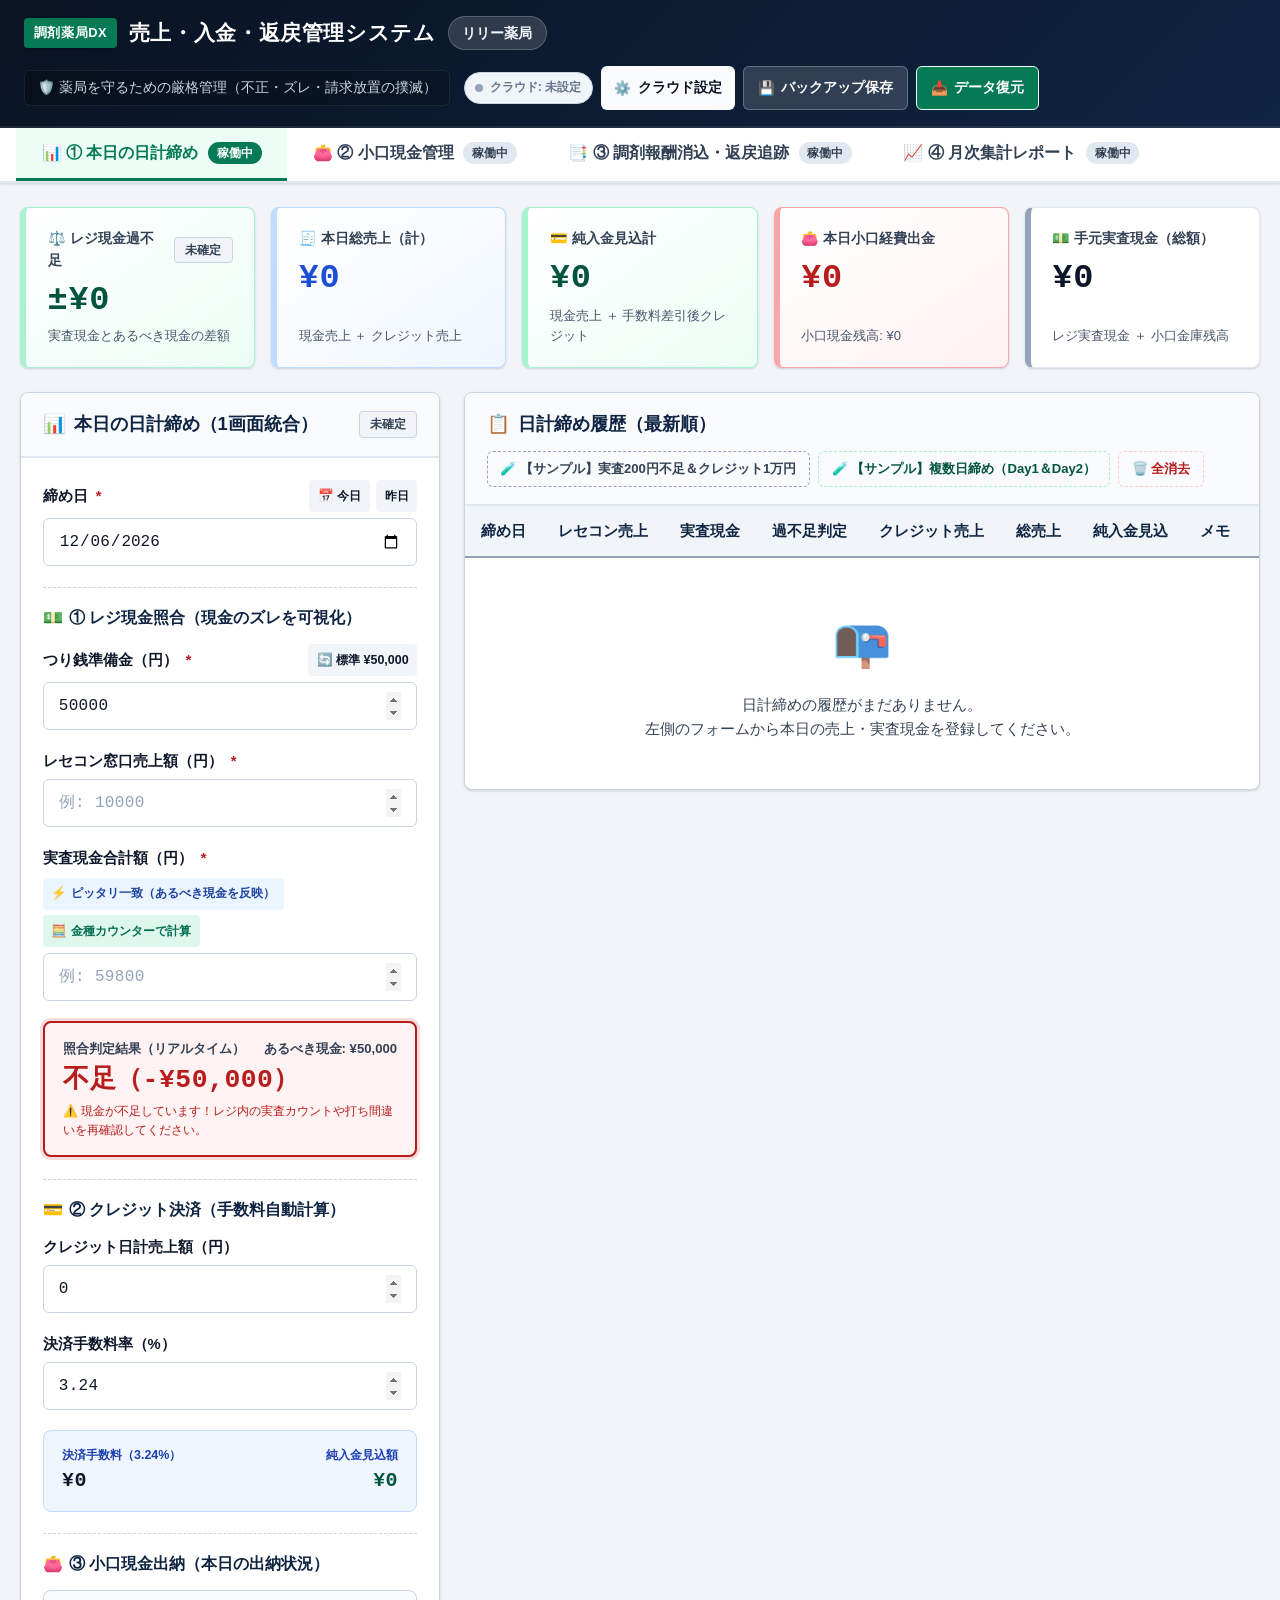
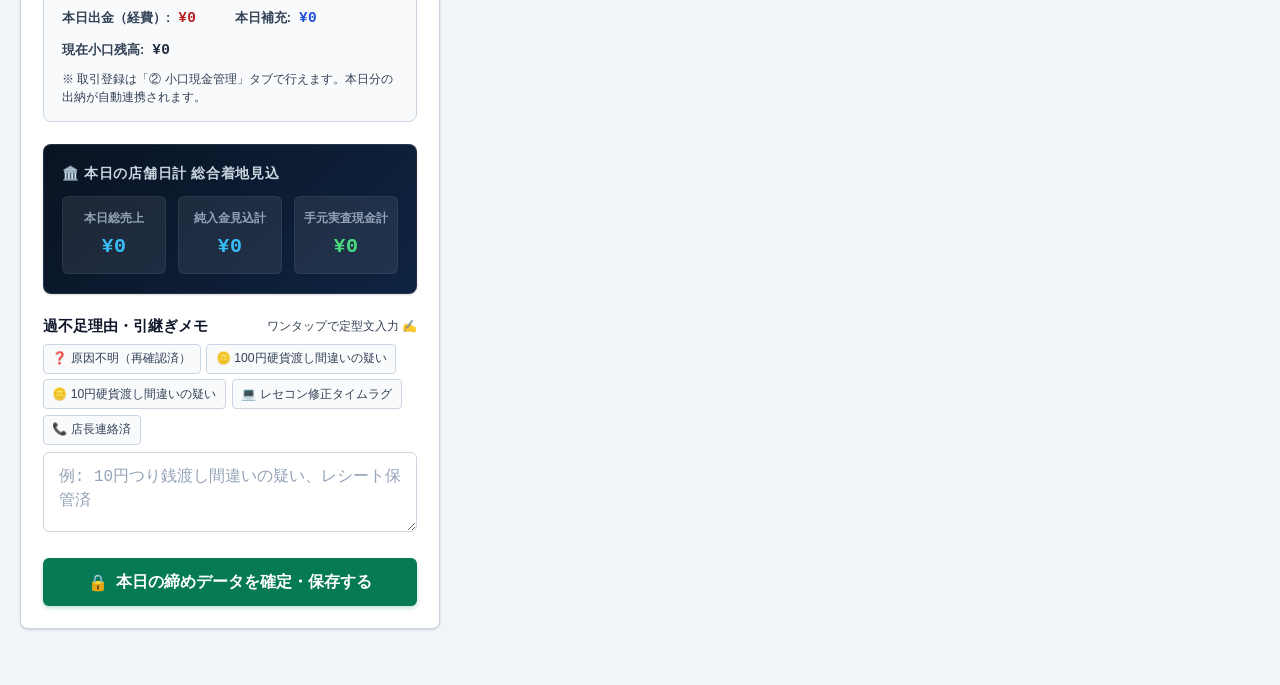
==== commit 6027be82: "fix: 文言の適正化（「憲法検証」「外部検証」等を「厳格に検証」「安心のお約束」「サンプルデータ」へ全面的に変更）" ====
--- a/index.html
+++ b/index.html
@@ -439,11 +439,11 @@
               <span>📋</span> 日計締め履歴（最新順）
             </h2>
             <div style="display: flex; gap: 0.5rem; align-items: center; flex-wrap: wrap;">
-              <button id="btn-load-closing-test-data" class="btn-test" title="開発憲法の外部検証データをセット">
-                🧪 【憲法検証】実査200円不足＆クレジット1万円
+              <button id="btn-load-closing-test-data" class="btn-test" title="動作確認用のサンプルデータをセット">
+                🧪 【サンプル】実査200円不足＆クレジット1万円
               </button>
               <button id="btn-load-phase3-test-data" class="btn-test" style="color: var(--primary-dark); border-color: #a7f3d0;" title="Day1とDay2の複数日締めデータをセット">
-                🧪 【憲法検証】複数日締め（Day1＆Day2）
+                🧪 【サンプル】複数日締め（Day1＆Day2）
               </button>
               <button id="btn-clear-closing-data" class="btn-test" style="color: var(--danger); border-color: #fecaca;" title="全データをリセット">
                 🗑️ 全消去
@@ -631,8 +631,8 @@
               <span>📋</span> 小口出納履歴（最新順）
             </h2>
             <div style="display: flex; gap: 0.5rem; align-items: center;">
-              <button id="btn-load-test-data" class="btn-test" title="開発憲法の外部検証データをセット">
-                🧪 【憲法検証】1万円補充+千円出金
+              <button id="btn-load-test-data" class="btn-test" title="動作確認用のサンプルデータをセット">
+                🧪 【サンプル】1万円補充+千円出金
               </button>
               <button id="btn-clear-petty-data" class="btn-test" style="color: var(--danger); border-color: #fecaca;" title="全データをリセット">
                 🗑️ 全消去
@@ -688,8 +688,8 @@
           </div>
 
           <div class="closing-action-right" style="display: flex; gap: 0.5rem; flex-wrap: wrap;">
-            <button id="btn-load-reconcile-test" class="btn-test" title="開発憲法の外部検証データをセット">
-              🧪 【憲法検証】請求100万/入金95万/返戻5万(A001)
+            <button id="btn-load-reconcile-test" class="btn-test" title="動作確認用のサンプルデータをセット">
+              🧪 【サンプル】請求100万/入金95万/返戻5万(A001)
             </button>
             <button id="btn-clear-reconcile-data" class="btn-test" style="color: var(--danger); border-color: #fecaca;" title="消込・返戻データを全消去">
               🗑️ 全消去
@@ -835,10 +835,10 @@
               </h2>
             </div>
             <div class="panel-body">
-              <!-- 開発憲法ガイド -->
-              <div class="compliance-note" style="margin-bottom: 1rem; padding: 0.6rem 0.75rem; background: #fef2f2; border: 1px solid #fecaca; border-radius: 6px; font-size: 0.78rem; color: #991b1b; display: flex; align-items: center; gap: 0.5rem;">
+              <!-- プライバシー保護ガイド -->
+              <div class="compliance-note" style="margin-bottom: 1rem; padding: 0.6rem 0.75rem; background: #f0fdf4; border: 1px solid #bbf7d0; border-radius: 6px; font-size: 0.78rem; color: #166534; display: flex; align-items: center; gap: 0.5rem;">
                 <span>🛡️</span>
-                <span><strong>【憲法規約】個人情報非保持:</strong> 患者氏名等は入力厳禁です。カルテ番号（例: A001）のみで管理してください。</span>
+                <span><strong>【安心のお約束】個人情報非保持:</strong> 患者様のお名前などは一切入力せず、カルテ番号（例: A001）のみで管理する安全設計です。</span>
               </div>
 
               <form id="reconcile-remand-form">
@@ -1008,8 +1008,8 @@
             <button id="btn-print-monthly-report" class="btn btn-primary" title="店長確認印・本部受領印欄付きのA4帳票を印刷またはPDF出力">
               🖨️ A4帳票を印刷 / PDF出力
             </button>
-            <button id="btn-load-monthly-test-data" class="btn-test" title="暗算検算可能な憲法検証用月次データを一括投入">
-              🧪 【憲法検証】月次一括データセット
+            <button id="btn-load-monthly-test-data" class="btn-test" title="動作確認用の月次サンプルデータを一括投入">
+              🧪 【サンプル】月次一括データセット
             </button>
           </div>
         </div>
@@ -1116,9 +1116,9 @@
           </div>
         </div>
 
-        <!-- 憲法宣言バナー（印刷時にも明記） -->
+        <!-- 適正管理バナー（印刷時にも明記） -->
         <div class="report-compliance-banner">
-          <span>🛡️ <strong>【薬局憲法】適正管理と抑止力:</strong> 現金のズレや請求保留をうやむやにせず1円単位で事実を記録し、スタッフのお金と尊厳を守るための公式月次報告書です。（患者個人情報非保持規約準拠）</span>
+          <span>🛡️ <strong>【安心の適正管理】:</strong> 現金のズレや請求保留をうやむやにせず1円単位で事実を記録し、スタッフのお金と信頼を守るための公式月次報告書です。（患者個人情報非保持・安心設計）</span>
         </div>
 
         <!-- 月次主要4項目サマリーテーブル -->
--- a/css/style.css
+++ b/css/style.css
@@ -1657,7 +1657,7 @@
   text-align: center;
 }
 
-/* 憲法宣言バナー */
+/* 安心適正管理宣言バナー */
 .report-compliance-banner {
   background: var(--primary-light);
   border: 1.5px solid var(--primary-border);
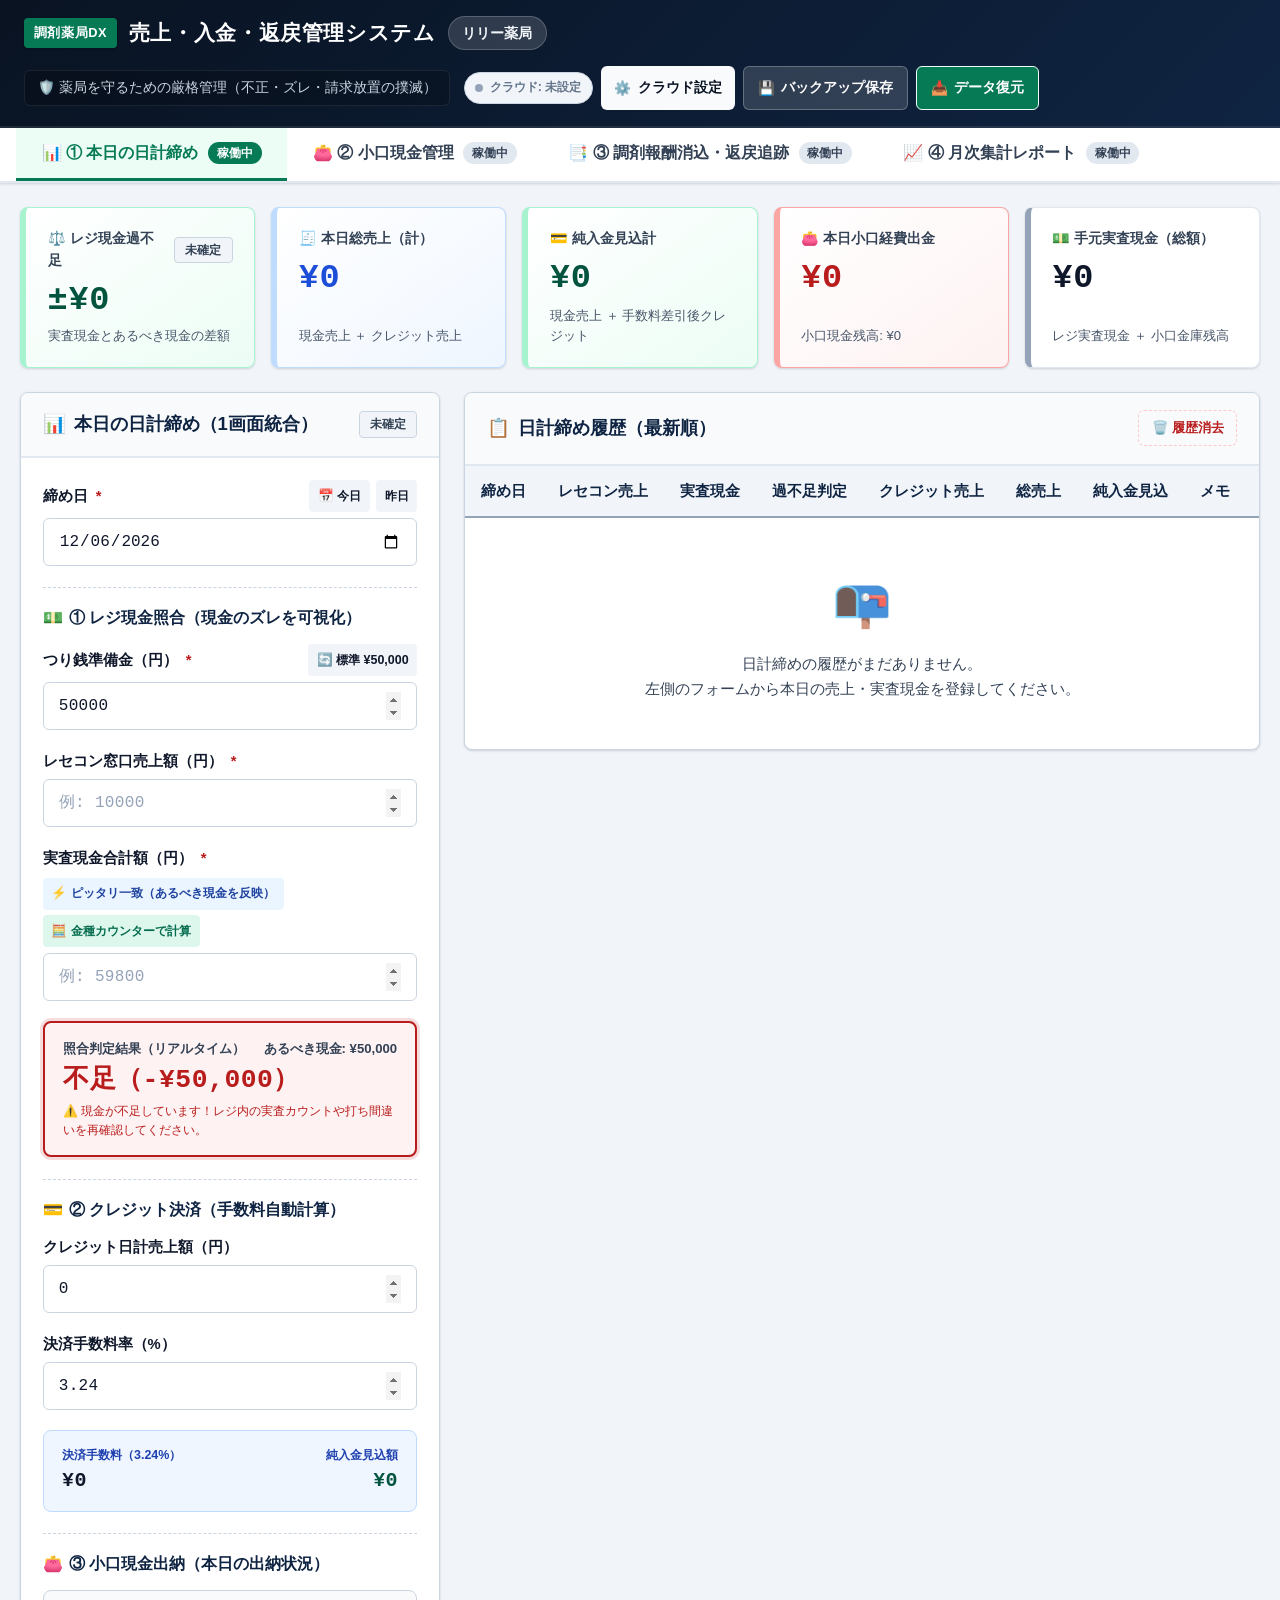
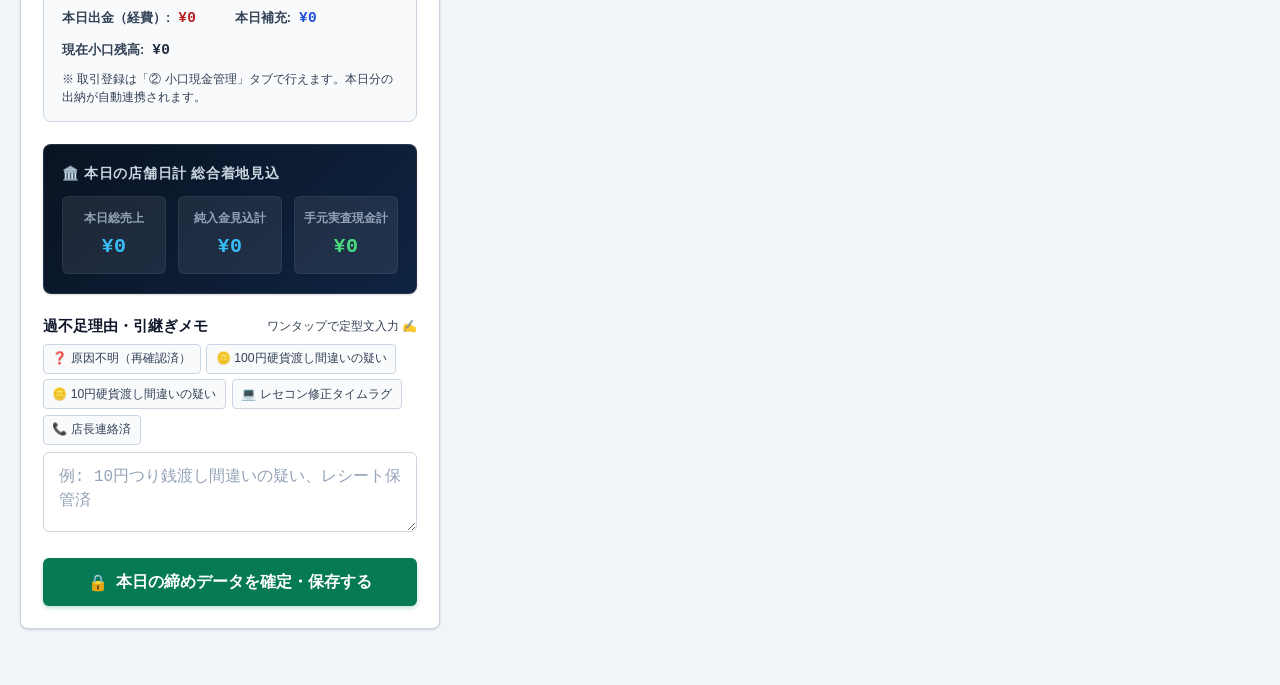
==== commit 5e2bbcad: "fix: 「安心の〜」「サンプルデータ」等の安っぽい表現・不要ボタンを全面撤廃し、実務に適した専門的・厳格なUIに刷新" ====
--- a/index.html
+++ b/index.html
@@ -306,13 +306,13 @@
                   <div id="preview-discrepancy-note" style="font-size: 0.75rem;">※ レジ内の実査現金と、あるべき現金が一致しています。</div>
                 </div>
 
-                <!-- 心理的安全性安心ガイド（過不足発生時に自動表示） -->
+                <!-- 過不足確認ガイド（過不足発生時に自動表示） -->
                 <div id="kindness-guidance-box" class="kindness-box" style="display: none;">
                   <div class="kindness-header">
-                    <span class="kindness-icon">💚</span>
+                    <span class="kindness-icon">📋</span>
                     <div class="kindness-title-wrap">
-                      <strong class="kindness-title">安心してください。過不足はあなたの責任ではありません。</strong>
-                      <div class="kindness-subtitle">事実をそのまま記録することが、薬局とスタッフを守る盾になります（自腹補填は厳禁です）。</div>
+                      <strong class="kindness-title">過不足発生時の確認手順（自腹補填は行わないでください）</strong>
+                      <div class="kindness-subtitle">事実をそのまま記録することが店舗の適正管理につながります。下記項目をご確認ください。</div>
                     </div>
                   </div>
                   <div class="kindness-checklist">
@@ -439,14 +439,8 @@
               <span>📋</span> 日計締め履歴（最新順）
             </h2>
             <div style="display: flex; gap: 0.5rem; align-items: center; flex-wrap: wrap;">
-              <button id="btn-load-closing-test-data" class="btn-test" title="動作確認用のサンプルデータをセット">
-                🧪 【サンプル】実査200円不足＆クレジット1万円
-              </button>
-              <button id="btn-load-phase3-test-data" class="btn-test" style="color: var(--primary-dark); border-color: #a7f3d0;" title="Day1とDay2の複数日締めデータをセット">
-                🧪 【サンプル】複数日締め（Day1＆Day2）
-              </button>
               <button id="btn-clear-closing-data" class="btn-test" style="color: var(--danger); border-color: #fecaca;" title="全データをリセット">
-                🗑️ 全消去
+                🗑️ 履歴消去
               </button>
             </div>
           </div>
@@ -631,11 +625,8 @@
               <span>📋</span> 小口出納履歴（最新順）
             </h2>
             <div style="display: flex; gap: 0.5rem; align-items: center;">
-              <button id="btn-load-test-data" class="btn-test" title="動作確認用のサンプルデータをセット">
-                🧪 【サンプル】1万円補充+千円出金
-              </button>
               <button id="btn-clear-petty-data" class="btn-test" style="color: var(--danger); border-color: #fecaca;" title="全データをリセット">
-                🗑️ 全消去
+                🗑️ 履歴消去
               </button>
             </div>
           </div>
@@ -688,9 +679,6 @@
           </div>
 
           <div class="closing-action-right" style="display: flex; gap: 0.5rem; flex-wrap: wrap;">
-            <button id="btn-load-reconcile-test" class="btn-test" title="動作確認用のサンプルデータをセット">
-              🧪 【サンプル】請求100万/入金95万/返戻5万(A001)
-            </button>
             <button id="btn-clear-reconcile-data" class="btn-test" style="color: var(--danger); border-color: #fecaca;" title="消込・返戻データを全消去">
               🗑️ 全消去
             </button>
@@ -836,9 +824,9 @@
             </div>
             <div class="panel-body">
               <!-- プライバシー保護ガイド -->
-              <div class="compliance-note" style="margin-bottom: 1rem; padding: 0.6rem 0.75rem; background: #f0fdf4; border: 1px solid #bbf7d0; border-radius: 6px; font-size: 0.78rem; color: #166534; display: flex; align-items: center; gap: 0.5rem;">
-                <span>🛡️</span>
-                <span><strong>【安心のお約束】個人情報非保持:</strong> 患者様のお名前などは一切入力せず、カルテ番号（例: A001）のみで管理する安全設計です。</span>
+              <div class="compliance-note" style="margin-bottom: 1rem; padding: 0.6rem 0.75rem; background: #f8fafc; border: 1px solid var(--border-color); border-radius: 6px; font-size: 0.78rem; color: var(--text-secondary); display: flex; align-items: center; gap: 0.5rem;">
+                <span>🔒</span>
+                <span><strong>個人情報非保持の徹底:</strong> 患者氏名や処方情報は入力せず、カルテ番号（例: A001）のみで管理します。</span>
               </div>
 
               <form id="reconcile-remand-form">
@@ -1008,9 +996,6 @@
             <button id="btn-print-monthly-report" class="btn btn-primary" title="店長確認印・本部受領印欄付きのA4帳票を印刷またはPDF出力">
               🖨️ A4帳票を印刷 / PDF出力
             </button>
-            <button id="btn-load-monthly-test-data" class="btn-test" title="動作確認用の月次サンプルデータを一括投入">
-              🧪 【サンプル】月次一括データセット
-            </button>
           </div>
         </div>
       </div>
@@ -1118,7 +1103,7 @@
 
         <!-- 適正管理バナー（印刷時にも明記） -->
         <div class="report-compliance-banner">
-          <span>🛡️ <strong>【安心の適正管理】:</strong> 現金のズレや請求保留をうやむやにせず1円単位で事実を記録し、スタッフのお金と信頼を守るための公式月次報告書です。（患者個人情報非保持・安心設計）</span>
+          <span>📋 <strong>月次集計報告書:</strong> 1円単位の現金過不足および調剤報酬消込の状況を適正に記録・保全するための月次報告書です。（個人情報非保持）</span>
         </div>
 
         <!-- 月次主要4項目サマリーテーブル -->
@@ -1434,7 +1419,7 @@
           本部のGoogleスプレッドシート（Google Apps Script ウェブアプリ）のURLを登録すると、日々の締めデータがリアルタイムに本部へ自動送信・記帳されます。
         </p>
         <div class="alert-box info-alert" style="margin-bottom: 1rem;">
-          <span>🛡️ <strong>完全無料・安心設計:</strong> サーバー契約不要、個人情報は一切送信されません。万が一のオフライン時も手元に安全に保存されます。</span>
+          <span>🔒 <strong>データ保護:</strong> 個人情報は送信されません。オフライン時も端末内に安全に保持されます。</span>
         </div>
 
         <form id="cloud-settings-form">
--- a/css/style.css
+++ b/css/style.css
@@ -7,7 +7,7 @@
    =================================================== */
 
 :root {
-  /* メディカルグリーン（安心・一致・基調ブランド色） WCAG AA/AAA準拠 */
+  /* メディカルグリーン（基調ブランド色） WCAG AA/AAA準拠 */
   --primary: #057a55;
   --primary-hover: #046c4e;
   --primary-dark: #03543f;
@@ -1657,7 +1657,7 @@
   text-align: center;
 }
 
-/* 安心適正管理宣言バナー */
+/* 月次集計報告バナー */
 .report-compliance-banner {
   background: var(--primary-light);
   border: 1.5px solid var(--primary-border);
@@ -2159,7 +2159,7 @@
   color: var(--primary-dark);
 }
 
-/* 心理的安全性安心ガイドボックス */
+/* 過不足確認ガイドボックス */
 .kindness-box {
   margin-top: 0.75rem;
   padding: 0.85rem 1rem;
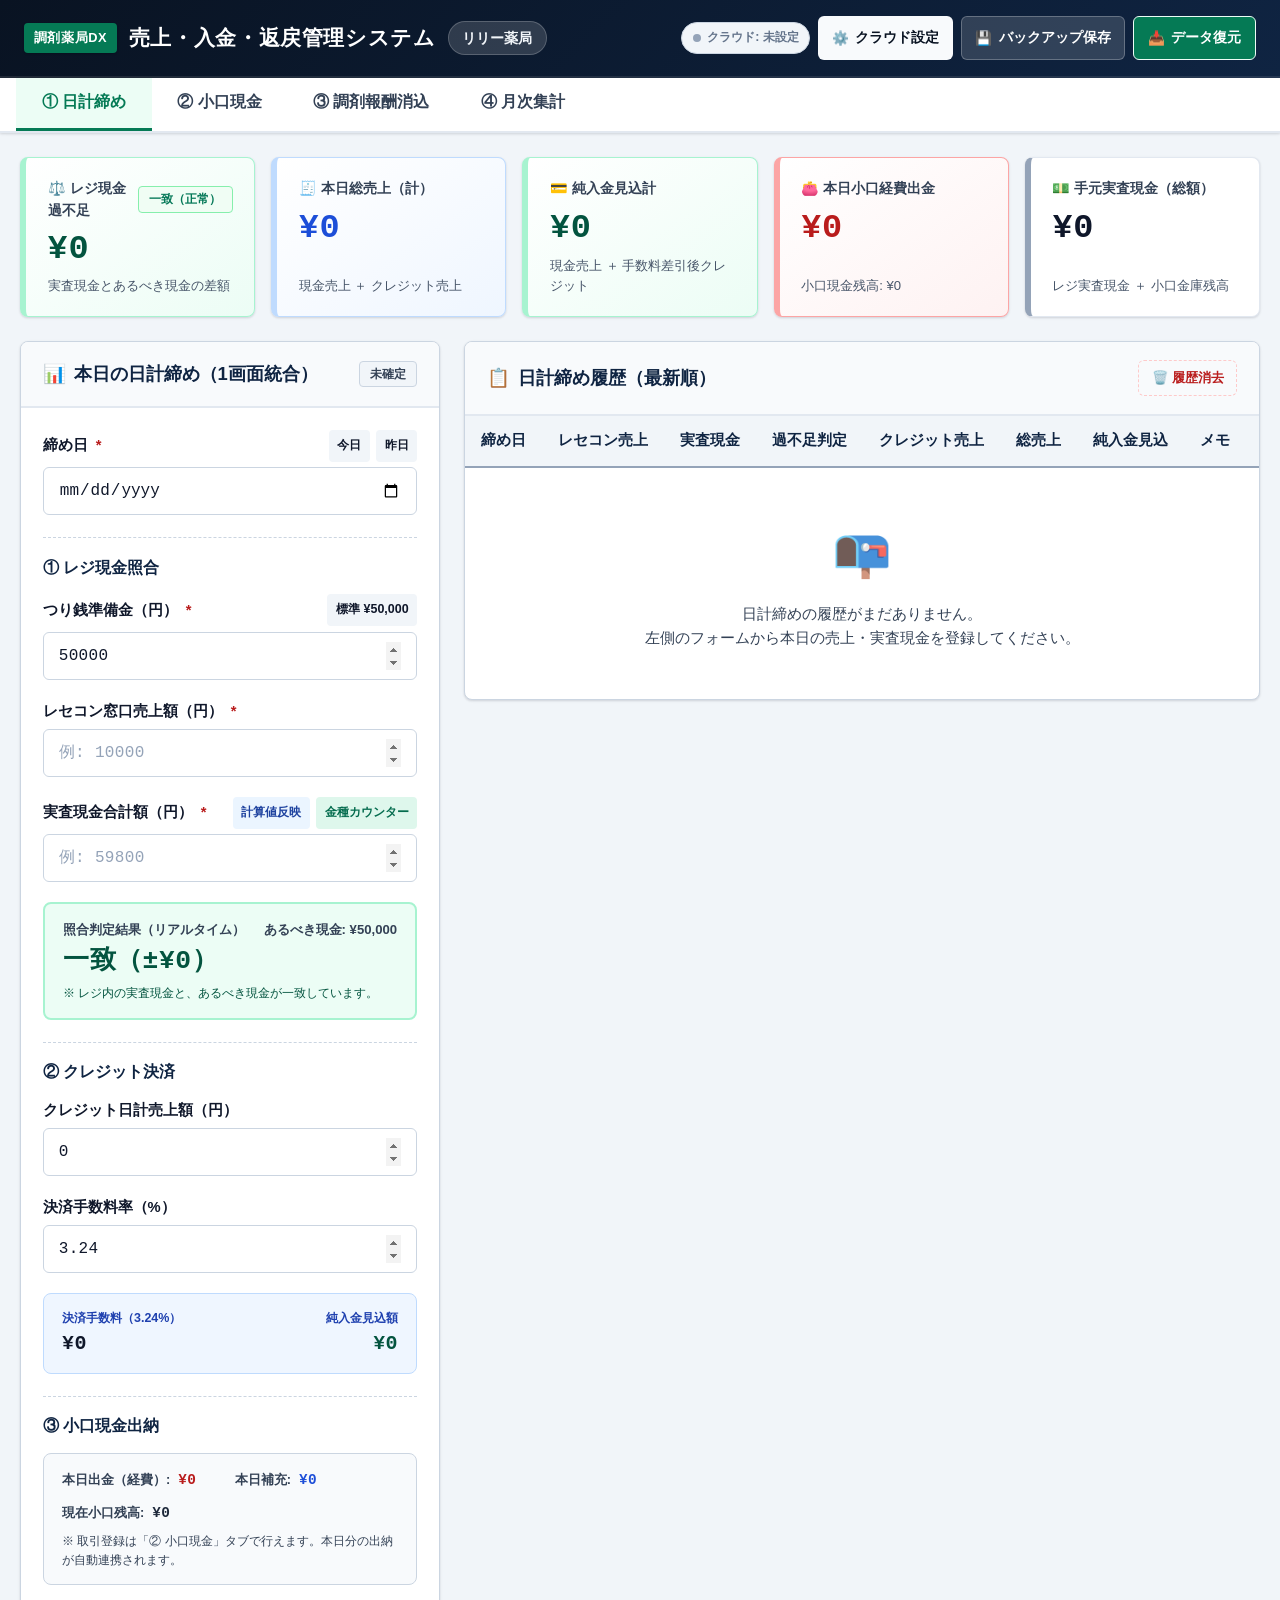
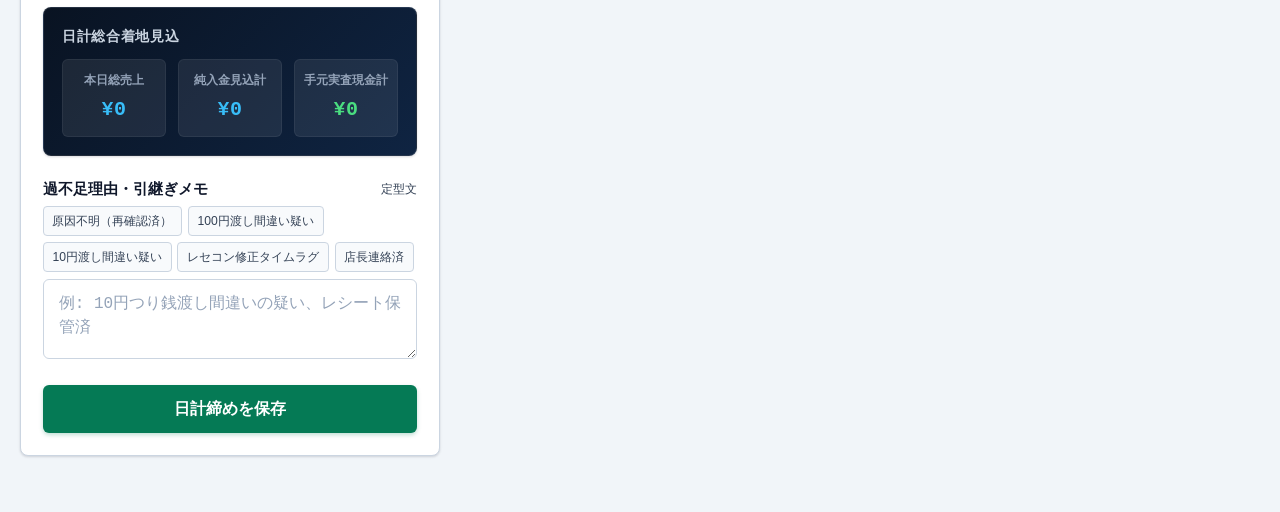
==== commit 53879305: "fix: プロ向け業務システムに相応しい、過剰な装飾・絵文字・ポップアップ・説教文言の全面撤廃" ====
--- a/index.html
+++ b/index.html
@@ -17,9 +17,6 @@
         <span class="pharmacy-badge">リリー薬局</span>
       </div>
       <div class="header-right-area">
-        <div class="governance-note">
-          <span>🛡️ 薬局を守るための厳格管理（不正・ズレ・請求放置の撲滅）</span>
-        </div>
         <div class="header-actions">
           <div id="cloud-sync-badge" class="cloud-sync-badge unconfigured" title="本部Googleスプレッドシート同期ステータス">
             <span class="cloud-sync-dot"></span>
@@ -43,20 +40,16 @@
   <nav class="tab-navigation">
     <div class="tab-container">
       <button class="tab-btn active" data-tab="tab-daily">
-        <span>📊 ① 本日の日計締め</span>
-        <span class="badge-status">稼働中</span>
+        <span>① 日計締め</span>
       </button>
       <button class="tab-btn" data-tab="tab-petty">
-        <span>👛 ② 小口現金管理</span>
-        <span class="badge-status">稼働中</span>
+        <span>② 小口現金</span>
       </button>
       <button class="tab-btn" data-tab="tab-reconcile">
-        <span>📑 ③ 調剤報酬消込・返戻追跡</span>
-        <span class="badge-status">稼働中</span>
+        <span>③ 調剤報酬消込</span>
       </button>
       <button class="tab-btn" data-tab="tab-monthly">
-        <span>📈 ④ 月次集計レポート</span>
-        <span class="badge-status">稼働中</span>
+        <span>④ 月次集計</span>
       </button>
     </div>
   </nav>
@@ -142,7 +135,7 @@
                 <div class="label-with-actions">
                   <label for="daily-date" class="form-label">締め日 <span class="required">*</span></label>
                   <div class="quick-btn-group">
-                    <button type="button" id="btn-date-today" class="btn-chip" title="本日の日付をセット">📅 今日</button>
+                    <button type="button" id="btn-date-today" class="btn-chip" title="本日の日付をセット">今日</button>
                     <button type="button" id="btn-date-yesterday" class="btn-chip" title="昨日の日付をセット">昨日</button>
                   </div>
                 </div>
@@ -151,15 +144,13 @@
 
               <!-- ① レジ現金照合セクション -->
               <div class="section-divider">
-                <div class="section-subtitle">
-                  <span>💵</span> ① レジ現金照合（現金のズレを可視化）
-                </div>
+                <div class="section-subtitle">① レジ現金照合</div>
 
                 <!-- つり銭準備金 -->
                 <div class="form-group">
                   <div class="label-with-actions">
                     <label for="daily-change-fund" class="form-label">つり銭準備金（円） <span class="required">*</span></label>
-                    <button type="button" id="btn-reset-change-fund" class="btn-chip" title="店舗規定値 ¥50,000 にリセット">🔄 標準 ¥50,000</button>
+                    <button type="button" id="btn-reset-change-fund" class="btn-chip" title="店舗規定値 ¥50,000 にリセット">標準 ¥50,000</button>
                   </div>
                   <input type="number" id="daily-change-fund" class="form-input numeric" placeholder="例: 50000" min="0" step="1" value="50000" required>
                 </div>
@@ -175,8 +166,8 @@
                   <div class="label-with-actions">
                     <label for="daily-actual-cash" class="form-label">実査現金合計額（円） <span class="required">*</span></label>
                     <div class="quick-btn-group">
-                      <button type="button" id="btn-match-expected-cash" class="btn-chip btn-chip-highlight" title="あるべき現金をそのままセット（差額ゼロの日に1タップ）">⚡ ピッタリ一致（あるべき現金を反映）</button>
-                      <button type="button" id="btn-toggle-denomination" class="btn-chip btn-chip-primary" title="電卓不要！お札・硬貨の枚数を入力して自動計算">🧮 金種カウンターで計算</button>
+                      <button type="button" id="btn-match-expected-cash" class="btn-chip btn-chip-highlight" title="あるべき現金をそのままセット">計算値反映</button>
+                      <button type="button" id="btn-toggle-denomination" class="btn-chip btn-chip-primary" title="お札・硬貨の枚数を入力して自動計算">金種カウンター</button>
                     </div>
                   </div>
                   <input type="number" id="daily-actual-cash" class="form-input numeric" placeholder="例: 59800" min="0" step="1" required>
@@ -185,9 +176,7 @@
                 <!-- 金種別かんたん計算アシストパネル（開閉可能） -->
                 <div id="denomination-panel" class="denomination-panel" style="display: none;">
                   <div class="denomination-panel-header">
-                    <div class="denomination-panel-title">
-                      <span>🧮</span> 金種別かんたん計算アシスト（電卓不要）
-                    </div>
+                    <div class="denomination-panel-title">金種内訳入力</div>
                     <div class="denomination-panel-actions">
                       <button type="button" id="btn-clear-denomination" class="btn-chip-sm">クリア</button>
                       <button type="button" id="btn-close-denomination" class="btn-chip-sm">閉じる ✕</button>
@@ -335,9 +324,7 @@
 
               <!-- ② クレジット決済セクション -->
               <div class="section-divider">
-                <div class="section-subtitle">
-                  <span>💳</span> ② クレジット決済（手数料自動計算）
-                </div>
+                <div class="section-subtitle">② クレジット決済</div>
 
                 <!-- クレジット端末売上 -->
                 <div class="form-group">
@@ -366,9 +353,7 @@
 
               <!-- ③ 小口現金出納連携セクション -->
               <div class="section-divider">
-                <div class="section-subtitle">
-                  <span>👛</span> ③ 小口現金出納（本日の出納状況）
-                </div>
+                <div class="section-subtitle">③ 小口現金出納</div>
                 <div class="petty-inline-box">
                   <div class="petty-inline-grid">
                     <div>
@@ -385,14 +370,14 @@
                     </div>
                   </div>
                   <div style="font-size: 0.75rem; color: var(--text-muted);">
-                    ※ 取引登録は「② 小口現金管理」タブで行えます。本日分の出納が自動連携されます。
+                    ※ 取引登録は「② 小口現金」タブで行えます。本日分の出納が自動連携されます。
                   </div>
                 </div>
               </div>
 
               <!-- ④ 店舗日計総合サマリープレビュー -->
               <div class="comprehensive-preview-box">
-                <div class="comprehensive-preview-header">🏛️ 本日の店舗日計 総合着地見込</div>
+                <div class="comprehensive-preview-header">日計総合着地見込</div>
                 <div class="comprehensive-preview-grid">
                   <div class="comprehensive-preview-item">
                     <span class="comprehensive-preview-label">本日総売上</span>
@@ -413,20 +398,20 @@
               <div class="form-group">
                 <div class="label-with-actions">
                   <label for="daily-memo" class="form-label">過不足理由・引継ぎメモ</label>
-                  <span class="text-hint">ワンタップで定型文入力 ✍️</span>
+                  <span class="text-hint">定型文</span>
                 </div>
                 <div class="quick-memo-tags">
-                  <button type="button" class="btn-memo-tag" data-text="原因不明（再確認済・レシート保管済・店長報告）">❓ 原因不明（再確認済）</button>
-                  <button type="button" class="btn-memo-tag" data-text="100円硬貨の渡し間違い可能性あり">🪙 100円硬貨渡し間違いの疑い</button>
-                  <button type="button" class="btn-memo-tag" data-text="10円硬貨の渡し間違い可能性あり">🪙 10円硬貨渡し間違いの疑い</button>
-                  <button type="button" class="btn-memo-tag" data-text="レセコン打鍵ミス・キャンセル修正タイムラグ">💻 レセコン修正タイムラグ</button>
-                  <button type="button" class="btn-memo-tag" data-text="店長へ連絡済・翌朝精査予定">📞 店長連絡済</button>
+                  <button type="button" class="btn-memo-tag" data-text="原因不明（再確認済・レシート保管済・店長報告）">原因不明（再確認済）</button>
+                  <button type="button" class="btn-memo-tag" data-text="100円硬貨の渡し間違い可能性あり">100円渡し間違い疑い</button>
+                  <button type="button" class="btn-memo-tag" data-text="10円硬貨の渡し間違い可能性あり">10円渡し間違い疑い</button>
+                  <button type="button" class="btn-memo-tag" data-text="レセコン打鍵ミス・キャンセル修正タイムラグ">レセコン修正タイムラグ</button>
+                  <button type="button" class="btn-memo-tag" data-text="店長へ連絡済・翌朝精査予定">店長連絡済</button>
                 </div>
                 <textarea id="daily-memo" class="form-textarea" placeholder="例: 10円つり銭渡し間違いの疑い、レシート保管済"></textarea>
               </div>
 
               <button type="submit" class="btn btn-primary">
-                <span>🔒</span> 本日の締めデータを確定・保存する
+                日計締めを保存
               </button>
             </form>
           </div>
@@ -562,13 +547,13 @@
               
               <!-- かんたん入力プリセット（ワンタップで入力完了） -->
               <div class="quick-preset-bar">
-                <span class="quick-preset-title">⚡ かんたん入力:</span>
+                <span class="quick-preset-title">定型入力:</span>
                 <div class="quick-preset-tags">
-                  <button type="button" class="btn-petty-chip" data-type="expense" data-category="消耗品費" data-memo="コピー用紙・ボールペン購入">📄 用紙・ペン</button>
-                  <button type="button" class="btn-petty-chip" data-type="expense" data-category="清掃・衛生費" data-memo="患者様用消毒用エタノール・マスク">🧴 消毒液・マスク</button>
-                  <button type="button" class="btn-petty-chip" data-type="expense" data-category="通信運搬費" data-memo="郵便切手・レターパック代">✉️ 切手・郵送</button>
-                  <button type="button" class="btn-petty-chip" data-type="expense" data-category="雑費" data-memo="店舗清掃用ゴミ袋・洗剤">🧹 ゴミ袋・洗剤</button>
-                  <button type="button" class="btn-petty-chip btn-petty-chip-income" data-type="income" data-category="小口現金補充" data-amount="10000" data-memo="金庫より小口現金補充">📥 金庫補充(¥1万)</button>
+                  <button type="button" class="btn-petty-chip" data-type="expense" data-category="消耗品費" data-memo="コピー用紙・ボールペン購入">用紙・ペン</button>
+                  <button type="button" class="btn-petty-chip" data-type="expense" data-category="清掃・衛生費" data-memo="患者様用消毒用エタノール・マスク">消毒液・マスク</button>
+                  <button type="button" class="btn-petty-chip" data-type="expense" data-category="通信運搬費" data-memo="郵便切手・レターパック代">切手・郵送</button>
+                  <button type="button" class="btn-petty-chip" data-type="expense" data-category="雑費" data-memo="店舗清掃用ゴミ袋・洗剤">ゴミ袋・洗剤</button>
+                  <button type="button" class="btn-petty-chip btn-petty-chip-income" data-type="income" data-category="小口現金補充" data-amount="10000" data-memo="金庫より小口現金補充">金庫補充(¥1万)</button>
                 </div>
               </div>
 
@@ -578,11 +563,11 @@
                 <div class="type-toggle-group">
                   <div>
                     <input type="radio" name="petty-type" id="type-expense" value="expense" checked>
-                    <label for="type-expense" class="type-toggle-btn btn-expense">📤 出金（経費）</label>
+                    <label for="type-expense" class="type-toggle-btn btn-expense">出金</label>
                   </div>
                   <div>
                     <input type="radio" name="petty-type" id="type-income" value="income">
-                    <label for="type-income" class="type-toggle-btn btn-income">📥 入金（補充）</label>
+                    <label for="type-income" class="type-toggle-btn btn-income">入金（補充）</label>
                   </div>
                 </div>
               </div>
@@ -612,7 +597,7 @@
               </div>
 
               <button type="submit" class="btn btn-primary">
-                <span>✓</span> 出納を登録する
+                出納を登録
               </button>
             </form>
           </div>
@@ -622,11 +607,11 @@
         <div class="panel-card">
           <div class="panel-header">
             <h2 class="panel-title">
-              <span>📋</span> 小口出納履歴（最新順）
+              小口出納履歴
             </h2>
             <div style="display: flex; gap: 0.5rem; align-items: center;">
               <button id="btn-clear-petty-data" class="btn-test" style="color: var(--danger); border-color: #fecaca;" title="全データをリセット">
-                🗑️ 履歴消去
+                履歴消去
               </button>
             </div>
           </div>
@@ -672,15 +657,14 @@
         <div class="closing-action-inner">
           <div class="closing-action-left">
             <label for="reconcile-month-select" style="font-size: 0.9rem; font-weight: 700; color: var(--navy); display: flex; align-items: center; gap: 0.4rem;">
-              <span>📅</span> 請求対象月:
+              請求対象月:
             </label>
             <input type="month" id="reconcile-month-select" class="form-input" style="width: auto; padding: 0.4rem 0.75rem; font-weight: 700;">
-            <span class="sub-text" style="font-size: 0.8rem; color: var(--text-muted);">※ 通常、調剤月の翌月10日請求、翌々月20日前後入金（2ヶ月サイクル）</span>
           </div>
 
           <div class="closing-action-right" style="display: flex; gap: 0.5rem; flex-wrap: wrap;">
             <button id="btn-clear-reconcile-data" class="btn-test" style="color: var(--danger); border-color: #fecaca;" title="消込・返戻データを全消去">
-              🗑️ 全消去
+              全消去
             </button>
           </div>
         </div>
@@ -994,7 +978,7 @@
           </div>
           <div style="display: flex; gap: 0.6rem; align-items: center; flex-wrap: wrap;">
             <button id="btn-print-monthly-report" class="btn btn-primary" title="店長確認印・本部受領印欄付きのA4帳票を印刷またはPDF出力">
-              🖨️ A4帳票を印刷 / PDF出力
+              A4帳票印刷 / PDF出力
             </button>
           </div>
         </div>
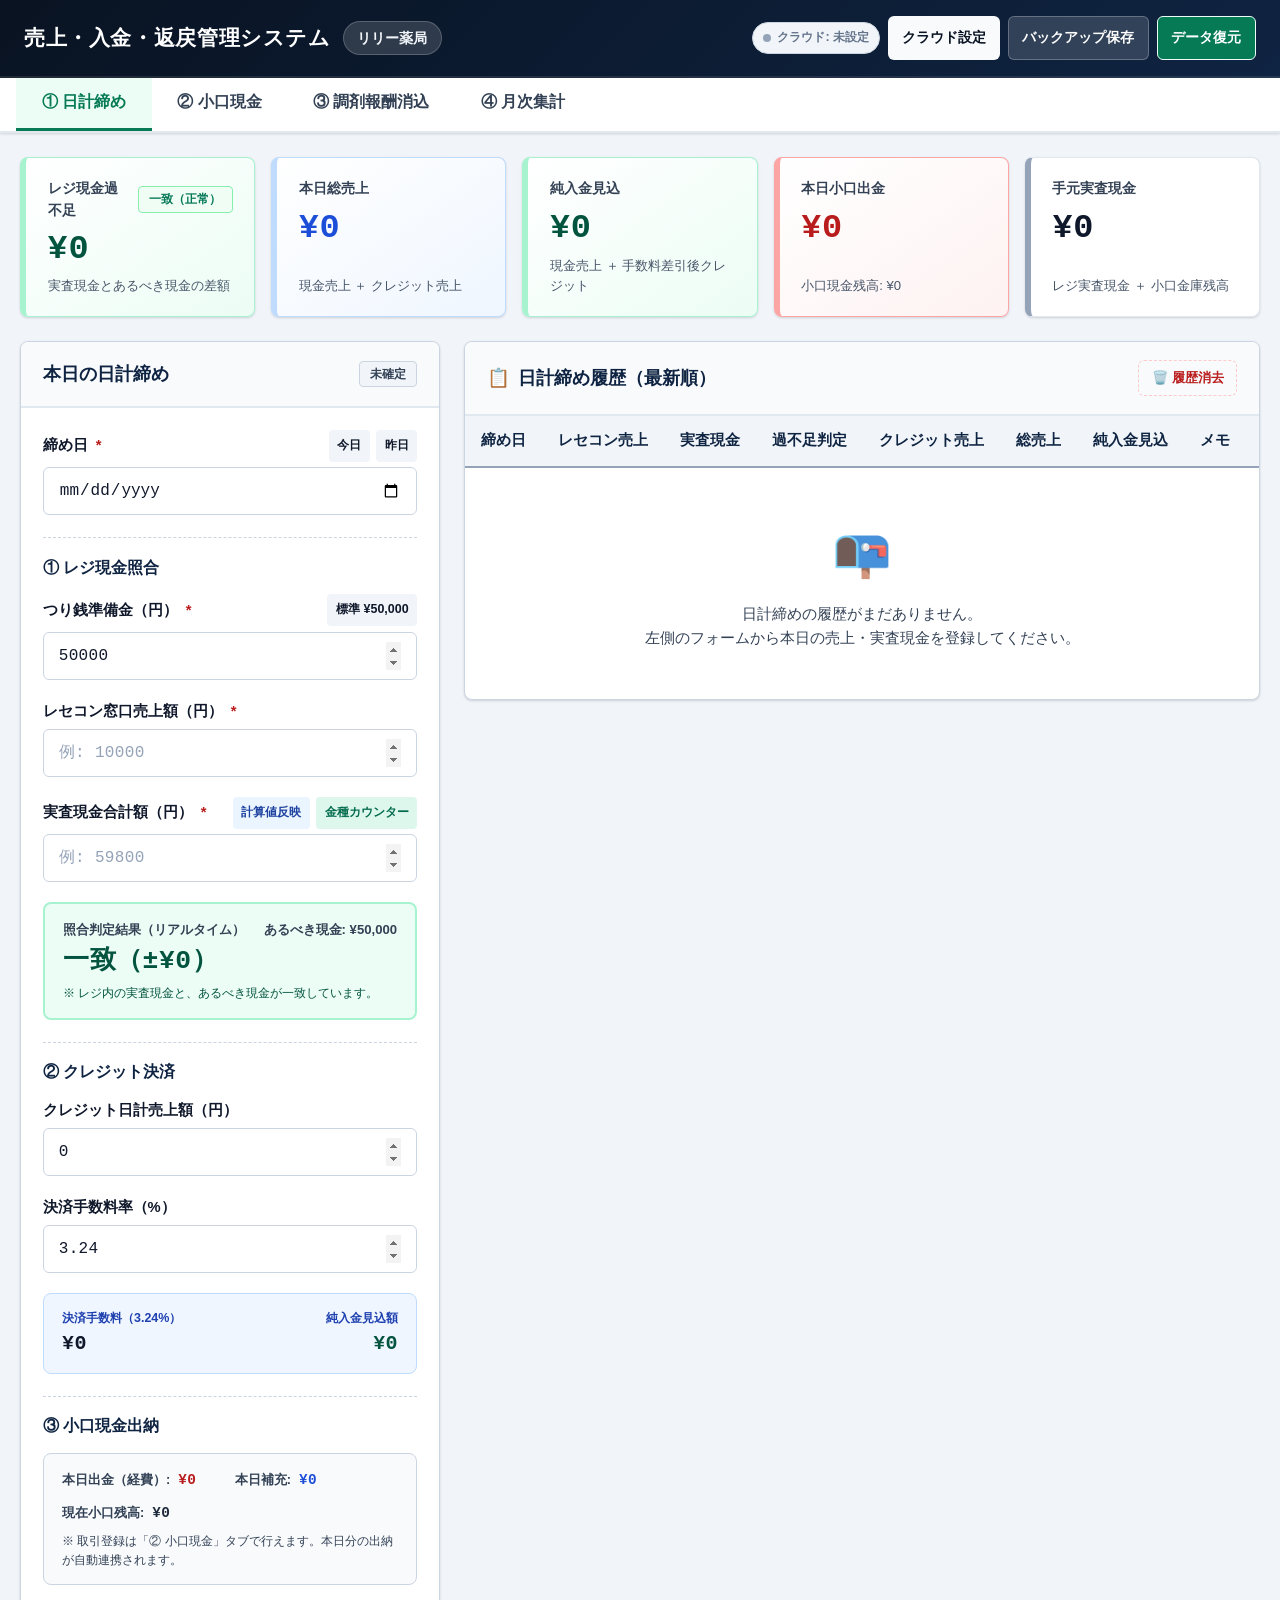
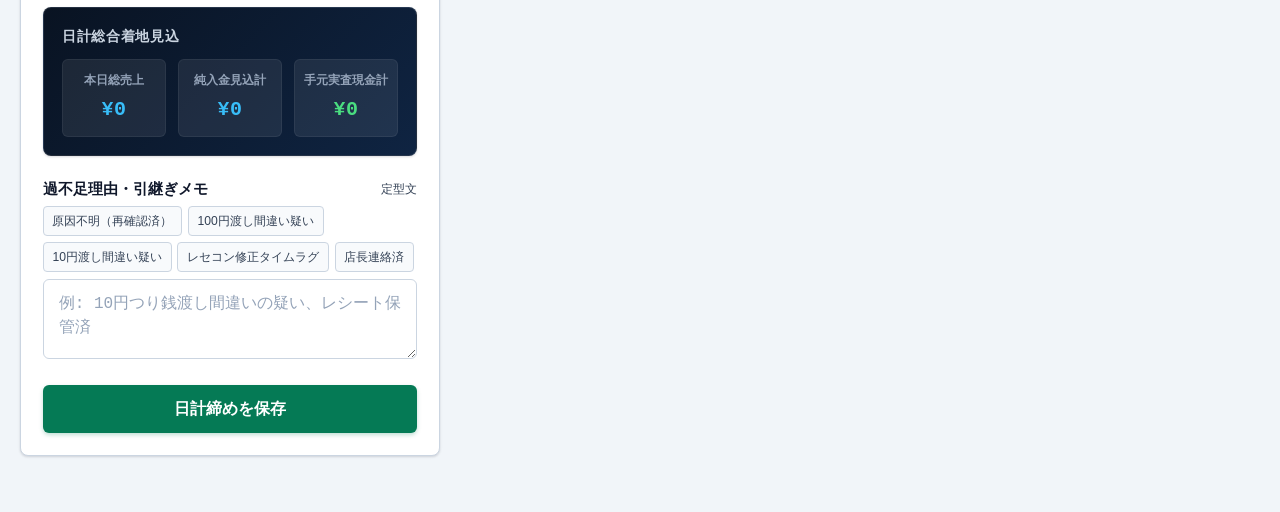
==== commit 6b000014: "refactor: 全てのステッカー・バッジ・絵文字・警告枠を削ぎ落とし、最高峰の実務ツールとしての品格と静謐さを実現" ====
--- a/index.html
+++ b/index.html
@@ -12,7 +12,6 @@
   <header class="app-header">
     <div class="header-inner">
       <div class="brand-area">
-        <span class="brand-badge">調剤薬局DX</span>
         <h1 class="brand-title">売上・入金・返戻管理システム</h1>
         <span class="pharmacy-badge">リリー薬局</span>
       </div>
@@ -23,13 +22,13 @@
             <span id="cloud-sync-text">クラウド: 未設定</span>
           </div>
           <button id="btn-cloud-settings" class="btn-header-action btn-cloud-config" title="本部Googleスプレッドシート同期URLを設定します">
-            <span>⚙️</span> クラウド設定
+            クラウド設定
           </button>
           <button id="btn-header-export" class="btn-header-action btn-backup-export" title="全データ（小口・レジ・消込）を1つのJSONファイルにバックアップ保存します">
-            <span>💾</span> バックアップ保存
+            バックアップ保存
           </button>
           <button id="btn-header-import" class="btn-header-action btn-backup-import" title="保存したJSONバックアップファイルからデータを安全に復元します">
-            <span>📥</span> データ復元
+            データ復元
           </button>
         </div>
       </div>
@@ -67,7 +66,7 @@
         <div id="daily-card-discrepancy" class="summary-card primary">
           <div>
             <div class="summary-card-title">
-              <span>⚖️ レジ現金過不足</span>
+              <span>レジ現金過不足</span>
               <span id="daily-status-tag" class="badge badge-match">一致（正常）</span>
             </div>
             <div id="daily-summary-discrepancy" class="summary-card-value numeric">¥0</div>
@@ -78,7 +77,7 @@
         <div class="summary-card info">
           <div>
             <div class="summary-card-title">
-              <span>🧾 本日総売上（計）</span>
+              <span>本日総売上</span>
             </div>
             <div id="daily-summary-total-sales" class="summary-card-value numeric">¥0</div>
           </div>
@@ -88,7 +87,7 @@
         <div class="summary-card primary">
           <div>
             <div class="summary-card-title">
-              <span>💳 純入金見込計</span>
+              <span>純入金見込</span>
             </div>
             <div id="daily-summary-total-net" class="summary-card-value numeric">¥0</div>
           </div>
@@ -98,7 +97,7 @@
         <div class="summary-card danger">
           <div>
             <div class="summary-card-title">
-              <span>👛 本日小口経費出金</span>
+              <span>本日小口出金</span>
             </div>
             <div id="daily-summary-petty-expense" class="summary-card-value numeric">¥0</div>
           </div>
@@ -108,7 +107,7 @@
         <div class="summary-card">
           <div>
             <div class="summary-card-title">
-              <span>💵 手元実査現金（総額）</span>
+              <span>手元実査現金</span>
             </div>
             <div id="daily-summary-total-physical" class="summary-card-value numeric">¥0</div>
           </div>
@@ -123,7 +122,7 @@
         <div class="panel-card">
           <div class="panel-header">
             <h2 class="panel-title">
-              <span>📊</span> 本日の日計締め（1画面統合）
+              本日の日計締め
             </h2>
             <span id="daily-lock-status" class="badge badge-unconfirmed">未確定</span>
           </div>
@@ -493,18 +492,18 @@
         <div class="summary-card primary">
           <div>
             <div class="summary-card-title">
-              <span>💰 現在小口現金残高</span>
-              <span id="petty-balance-warning" style="display: none; color: var(--danger); font-size: 0.75rem; font-weight: bold;">⚠️ マイナス残高</span>
+              <span>小口現金残高</span>
+              <span id="petty-balance-warning" style="display: none; color: var(--danger); font-size: 0.75rem; font-weight: bold;">マイナス残高</span>
             </div>
             <div id="petty-summary-balance" class="summary-card-value numeric">¥0</div>
           </div>
-          <div class="summary-card-sub">※金庫内現金の実査カウントと一致しているか確認</div>
+          <div class="summary-card-sub">金庫内実査現金と一致しているか確認</div>
         </div>
 
         <div class="summary-card info">
           <div>
             <div class="summary-card-title">
-              <span>📥 今月補充合計</span>
+              <span>今月補充合計</span>
             </div>
             <div id="petty-summary-income" class="summary-card-value numeric">¥0</div>
           </div>
@@ -514,7 +513,7 @@
         <div class="summary-card danger">
           <div>
             <div class="summary-card-title">
-              <span>📤 今月出金合計</span>
+              <span>今月出金合計</span>
             </div>
             <div id="petty-summary-expense" class="summary-card-value numeric">¥0</div>
           </div>
@@ -524,7 +523,7 @@
         <div class="summary-card">
           <div>
             <div class="summary-card-title">
-              <span>📝 今月取引件数</span>
+              <span>今月取引件数</span>
             </div>
             <div id="petty-summary-count" class="summary-card-value numeric">0 件</div>
           </div>
@@ -539,7 +538,7 @@
         <div class="panel-card">
           <div class="panel-header">
             <h2 class="panel-title">
-              <span>✍️</span> 出納の登録
+              出納の登録
             </h2>
           </div>
           <div class="panel-body">
@@ -675,7 +674,7 @@
         <div class="summary-card info">
           <div>
             <div class="summary-card-title">
-              <span>📑 請求総額（レセプト）</span>
+              <span>請求総額</span>
             </div>
             <div id="reconcile-sum-billed" class="summary-card-value numeric">¥0</div>
           </div>
@@ -685,7 +684,7 @@
         <div class="summary-card primary">
           <div>
             <div class="summary-card-title">
-              <span>🏦 入金総額（支払確定）</span>
+              <span>入金総額</span>
             </div>
             <div id="reconcile-sum-paid" class="summary-card-value numeric">¥0</div>
           </div>
@@ -695,7 +694,7 @@
         <div id="reconcile-card-discrepancy" class="summary-card">
           <div>
             <div class="summary-card-title">
-              <span>⚖️ 入金差額（過不足）</span>
+              <span>入金差額</span>
               <span id="reconcile-status-tag" class="badge badge-match">一致（正常）</span>
             </div>
             <div id="reconcile-sum-discrepancy" class="summary-card-value numeric">¥0</div>
@@ -706,7 +705,7 @@
         <div class="summary-card danger">
           <div>
             <div class="summary-card-title">
-              <span>⚠️ 返戻・保留総額</span>
+              <span>返戻・保留総額</span>
             </div>
             <div id="reconcile-sum-remand-total" class="summary-card-value numeric">¥0</div>
           </div>
@@ -716,7 +715,7 @@
         <div id="reconcile-card-unaccounted" class="summary-card">
           <div>
             <div class="summary-card-title">
-              <span>🔍 原因未特定差額</span>
+              <span>未特定差額</span>
               <span id="reconcile-unaccounted-tag" class="badge badge-match">特定済</span>
             </div>
             <div id="reconcile-sum-unaccounted" class="summary-card-value numeric">¥0</div>
@@ -744,7 +743,7 @@
           <div class="panel-card">
             <div class="panel-header">
               <h2 class="panel-title">
-                <span>🏦</span> 請求・入金実績の登録
+                請求・入金実績の登録
               </h2>
               <span id="reconcile-record-status" class="badge badge-unconfirmed">未登録</span>
             </div>
@@ -803,16 +802,10 @@
           <div class="panel-card">
             <div class="panel-header">
               <h2 class="panel-title">
-                <span>➕</span> 返戻・保留案件の登録
+                返戻・保留案件の登録
               </h2>
             </div>
             <div class="panel-body">
-              <!-- プライバシー保護ガイド -->
-              <div class="compliance-note" style="margin-bottom: 1rem; padding: 0.6rem 0.75rem; background: #f8fafc; border: 1px solid var(--border-color); border-radius: 6px; font-size: 0.78rem; color: var(--text-secondary); display: flex; align-items: center; gap: 0.5rem;">
-                <span>🔒</span>
-                <span><strong>個人情報非保持の徹底:</strong> 患者氏名や処方情報は入力せず、カルテ番号（例: A001）のみで管理します。</span>
-              </div>
-
               <form id="reconcile-remand-form">
                 <!-- 対象請求月（連動） -->
                 <div class="form-group">
@@ -989,7 +982,7 @@
         <div id="monthly-card-discrepancy" class="summary-card primary">
           <div>
             <div class="summary-card-title">
-              <span>⚖️ 月間過不足累計</span>
+              <span>月間過不足累計</span>
               <span id="monthly-discrepancy-status-tag" class="badge badge-match">一致（正常）</span>
             </div>
             <div id="monthly-summary-discrepancy" class="summary-card-value numeric">¥0</div>
@@ -1000,7 +993,7 @@
         <div class="summary-card info">
           <div>
             <div class="summary-card-title">
-              <span>🧾 月間総売上（計）</span>
+              <span>月間総売上</span>
             </div>
             <div id="monthly-summary-total-sales" class="summary-card-value numeric">¥0</div>
           </div>
@@ -1010,7 +1003,7 @@
         <div class="summary-card primary">
           <div>
             <div class="summary-card-title">
-              <span>💳 純入金見込計</span>
+              <span>純入金見込</span>
             </div>
             <div id="monthly-summary-total-net" class="summary-card-value numeric">¥0</div>
           </div>
@@ -1020,7 +1013,7 @@
         <div class="summary-card danger">
           <div>
             <div class="summary-card-title">
-              <span>📤 小口経費出金計</span>
+              <span>小口経費出金計</span>
             </div>
             <div id="monthly-summary-petty-expense" class="summary-card-value numeric">¥0</div>
           </div>
@@ -1030,7 +1023,7 @@
         <div class="summary-card">
           <div>
             <div class="summary-card-title">
-              <span>🏦 調剤報酬入金差額</span>
+              <span>調剤報酬入金差額</span>
               <span id="monthly-reconcile-status-tag" class="badge badge-match">差額なし</span>
             </div>
             <div id="monthly-summary-reconcile-diff" class="summary-card-value numeric">¥0</div>
@@ -1085,15 +1078,10 @@
           </div>
         </div>
 
-        <!-- 適正管理バナー（印刷時にも明記） -->
-        <div class="report-compliance-banner">
-          <span>📋 <strong>月次集計報告書:</strong> 1円単位の現金過不足および調剤報酬消込の状況を適正に記録・保全するための月次報告書です。（個人情報非保持）</span>
-        </div>
-
         <!-- 月次主要4項目サマリーテーブル -->
         <div class="report-section">
           <div class="report-section-title">
-            <span>📊</span> 1. 月次主要収支・入金サマリー
+            1. 月次主要収支・入金サマリー
           </div>
           <table class="report-summary-table">
             <thead>
@@ -1205,7 +1193,7 @@
           <!-- 左: 過不足発生日および理由記録（エスカレーション・抑止力） -->
           <div class="report-sub-card">
             <div class="report-sub-title">
-              <span>⚖️</span> 2. 現金過不足 発生記録・エスカレーション明細
+              2. 現金過不足 発生記録
             </div>
             <div id="print-discrepancy-list-container">
               <table class="report-detail-table">
@@ -1222,7 +1210,7 @@
                 </tbody>
               </table>
               <div id="print-discrepancy-empty" class="report-empty-inline">
-                ✅ 当月の締めにおいて現金過不足は発生していません（全日完全一致）。
+                当月の締めにおいて現金過不足は発生していません（全日一致）。
               </div>
             </div>
           </div>
@@ -1230,7 +1218,7 @@
           <!-- 右: 小口現金 科目別経費内訳 -->
           <div class="report-sub-card">
             <div class="report-sub-title">
-              <span>👛</span> 3. 小口現金 科目別経費内訳
+              3. 小口現金 科目別経費内訳
             </div>
             <div id="print-petty-category-container">
               <table class="report-detail-table">
@@ -1256,7 +1244,7 @@
         <!-- 日別締め実績推移一覧テーブル -->
         <div class="report-section" style="margin-top: 1rem;">
           <div class="report-section-title">
-            <span>📅</span> 4. 日別締め実績一覧（全営業日推移）
+            4. 日別締め実績一覧
           </div>
           <div class="table-responsive">
             <table class="report-detail-table" style="font-size: 0.82rem;">
@@ -1284,8 +1272,8 @@
 
         <!-- 帳票フッター注記 -->
         <div class="report-footer-notes">
-          <div>※ <strong>個人情報非保持規約:</strong> 本帳票に患者氏名・生年月日・処方等の個人情報は一切含まれておりません。カルテ番号のみで管理しています。</div>
-          <div>※ <strong>厳格管理規約:</strong> 現金過不足の自腹補填・翌日繰越は厳禁です。事実をありのままに記録し、店長確認印および本部受領印をもって月次確定とします。</div>
+          <div>※ 本帳票に患者氏名・処方等の個人情報は含まれておりません（カルテ番号管理）。</div>
+          <div>※ 店長確認印および本部受領印をもって月次確定とします。</div>
         </div>
 
       </div>
@@ -1299,23 +1287,19 @@
     <div class="modal-content modal-lg">
       <div class="modal-header">
         <h3 class="modal-title">
-          <span>📥</span> データの復元（JSONインポート）
+          データの復元
         </h3>
         <button id="btn-close-backup-modal" class="modal-close-btn" title="閉じる">&times;</button>
       </div>
       <div class="modal-body">
         <div class="backup-modal-intro">
-          <p>以前に保存したJSONバックアップファイルを選択して、システム全体のデータを安全に復元します。</p>
-          <div class="alert-box info-alert" style="margin-top: 0.5rem;">
-            <span>🛡️ <strong>個人情報非保持ディープスキャン:</strong> インポート時に全データ（カルテ番号・明細）をスキャンし、患者氏名等の混入がないかを厳格に検査します。</span>
-          </div>
+          <p>以前に保存したバックアップファイルを選択してデータを復元します。</p>
         </div>
 
         <!-- ファイル選択エリア -->
         <div class="backup-dropzone" id="backup-dropzone">
           <input type="file" id="backup-file-input" accept=".json,application/json" style="display: none;">
-          <div class="dropzone-icon">📁</div>
-          <div class="dropzone-text"><strong>JSONファイルを選択</strong> または ここにドラッグ＆ドロップ</div>
+          <div class="dropzone-text"><strong>ファイルを選択</strong> または ここにドラッグ＆ドロップ</div>
           <button type="button" class="btn btn-secondary" id="btn-browse-backup-file" style="margin-top: 0.75rem;">
             ファイルを選択する
           </button>
@@ -1329,34 +1313,34 @@
 
         <!-- 復元前データサマリープレビュー -->
         <div id="backup-summary-preview" class="backup-summary-preview" style="display: none;">
-          <h4 style="margin-bottom: 0.5rem; font-size: 0.95rem; color: var(--navy-dark);">📊 復元対象データ一覧</h4>
+          <h4 style="margin-bottom: 0.5rem; font-size: 0.95rem; color: var(--navy-dark);">復元対象データ一覧</h4>
           <div class="backup-summary-grid">
             <div class="backup-summary-item">
-              <span class="backup-item-label">👛 小口現金出納</span>
+              <span class="backup-item-label">小口現金出納</span>
               <span class="backup-item-val numeric" id="restore-count-petty">0 件</span>
             </div>
             <div class="backup-summary-item">
-              <span class="backup-item-label">📊 日計締め履歴</span>
+              <span class="backup-item-label">日計締め履歴</span>
               <span class="backup-item-val numeric" id="restore-count-cash">0 件</span>
             </div>
             <div class="backup-summary-item">
-              <span class="backup-item-label">📑 調剤報酬月別</span>
+              <span class="backup-item-label">調剤報酬月別</span>
               <span class="backup-item-val numeric" id="restore-count-reconcile">0 ヶ月</span>
             </div>
             <div class="backup-summary-item">
-              <span class="backup-item-label">⚠️ 返戻・保留案件</span>
+              <span class="backup-item-label">返戻・保留案件</span>
               <span class="backup-item-val numeric" id="restore-count-remand">0 件</span>
             </div>
           </div>
           <div class="alert-box danger-alert" style="margin-top: 1rem;">
-            <span>⚠️ <strong>ご注意:</strong> 復元を実行すると、現在のブラウザ上のデータはすべて上書きされます。必要に応じて事前に「バックアップ保存」を行ってください。</span>
+            <span>復元を実行すると、現在のデータは上書きされます。</span>
           </div>
         </div>
       </div>
       <div class="modal-footer">
         <button type="button" id="btn-cancel-restore" class="btn btn-secondary">キャンセル</button>
         <button type="button" id="btn-execute-restore" class="btn btn-primary" disabled style="background-color: var(--primary);">
-          <span>✅</span> データを上書き復元する
+          データを復元する
         </button>
       </div>
     </div>
@@ -1394,17 +1378,14 @@
     <div class="modal-content">
       <div class="modal-header">
         <h3 class="modal-title">
-          <span>⚙️</span> 本部クラウド同期設定（Googleスプレッドシート連携）
+          本部クラウド同期設定
         </h3>
         <button id="btn-close-cloud-modal" class="modal-close-btn" title="閉じる">&times;</button>
       </div>
       <div class="modal-body">
         <p style="font-size: 0.85rem; color: #334155; margin-bottom: 1rem;">
-          本部のGoogleスプレッドシート（Google Apps Script ウェブアプリ）のURLを登録すると、日々の締めデータがリアルタイムに本部へ自動送信・記帳されます。
+          本部Googleスプレッドシート（Google Apps Script ウェブアプリ）のURLを登録すると、締めデータが本部へ自動送信・記帳されます。
         </p>
-        <div class="alert-box info-alert" style="margin-bottom: 1rem;">
-          <span>🔒 <strong>データ保護:</strong> 個人情報は送信されません。オフライン時も端末内に安全に保持されます。</span>
-        </div>
 
         <form id="cloud-settings-form">
           <div class="form-group">
@@ -1432,7 +1413,7 @@
       <div class="modal-footer">
         <button type="button" id="btn-cancel-cloud-settings" class="btn btn-secondary">キャンセル</button>
         <button type="button" id="btn-save-cloud-settings" class="btn btn-primary">
-          <span>💾</span> 設定を保存する
+          設定を保存
         </button>
       </div>
     </div>
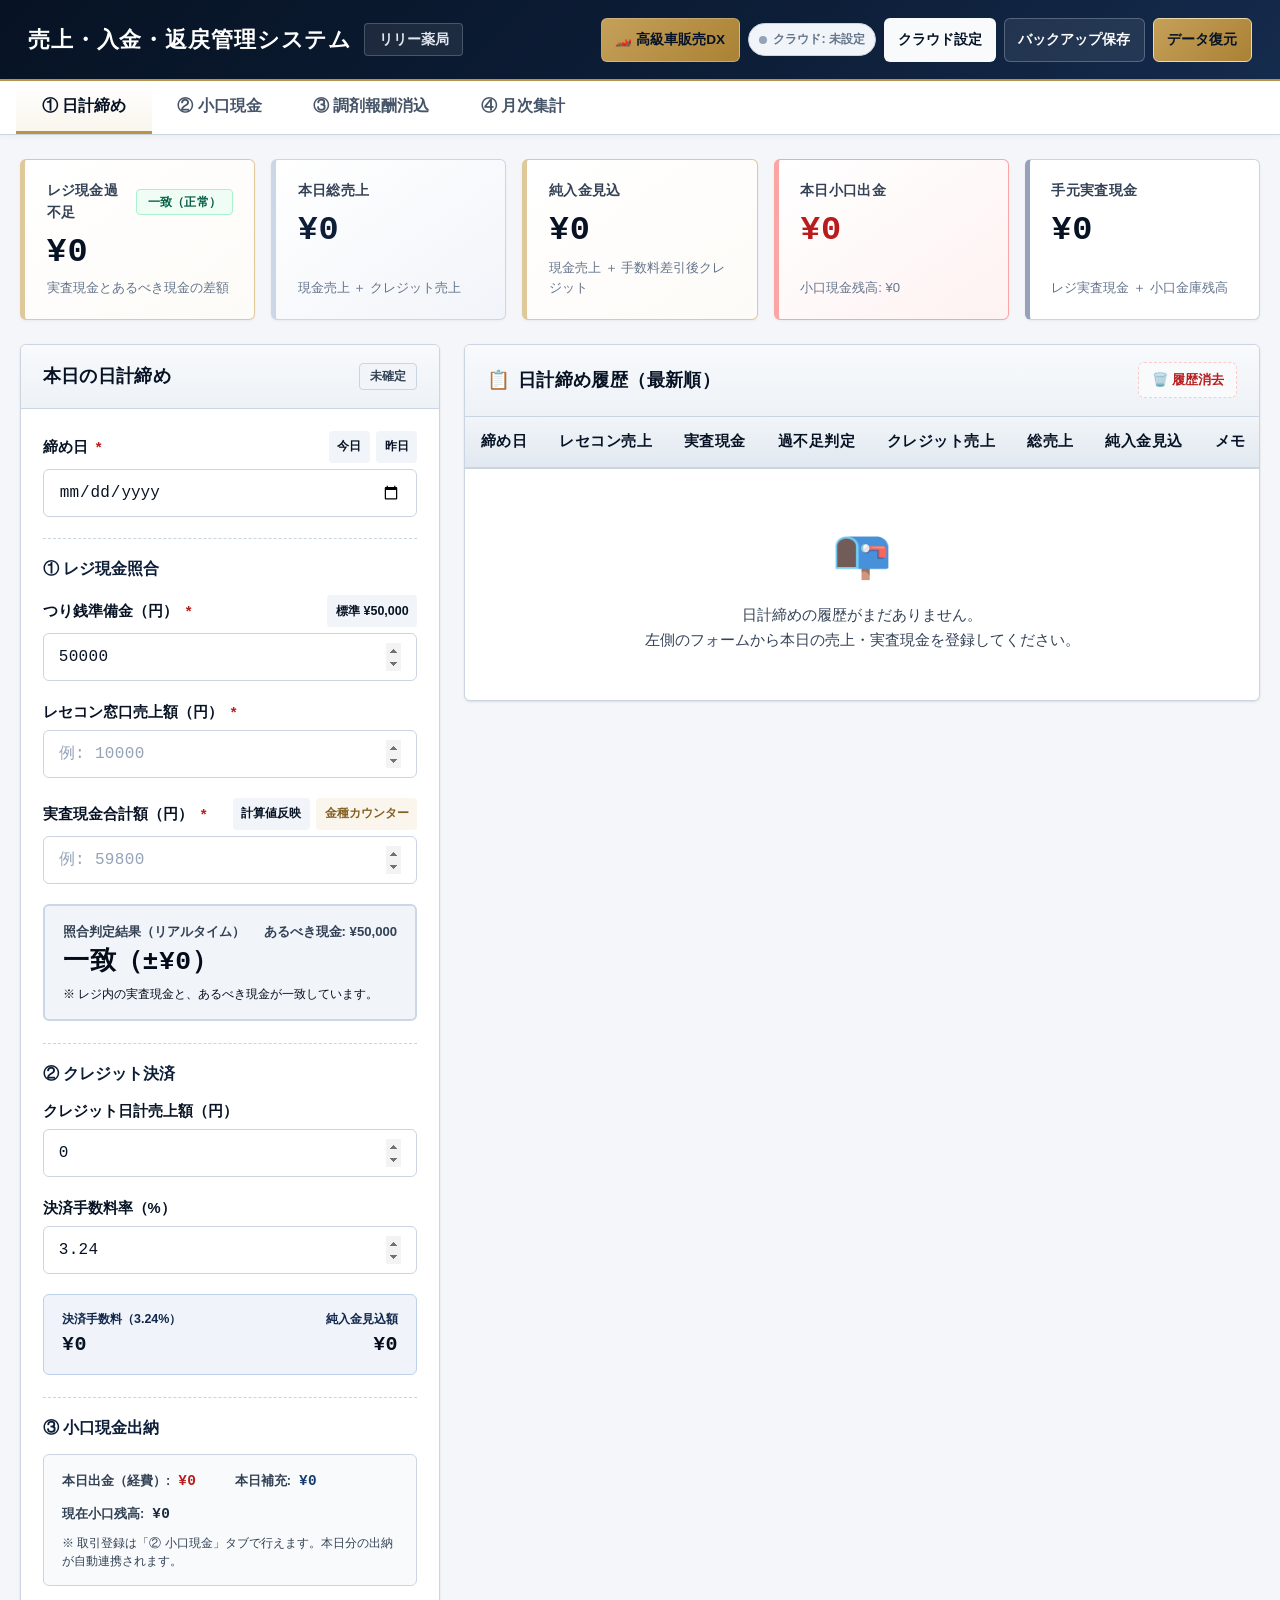
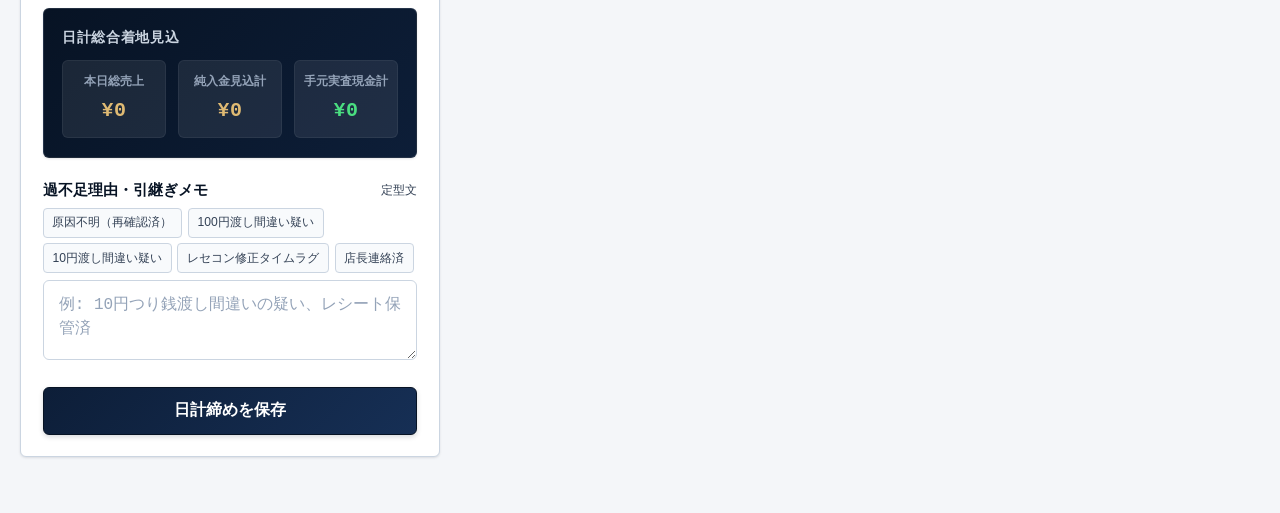
==== commit 7570796e: "feat: 高級車販売特化型 不正根絶・資金統制システムを実装（6大フォレンジック・トラップ＆精密外部検証45項目完全合格）" ====
--- a/index.html
+++ b/index.html
@@ -17,6 +17,9 @@
       </div>
       <div class="header-right-area">
         <div class="header-actions">
+          <a href="dealer.html" class="btn-header-action btn-portal-switch" title="多角経営グループ: 高級車販売DX・資金統制システムへ切り替えます" style="text-decoration:none; display:inline-flex; align-items:center; gap:4px; background:linear-gradient(135deg, #c5a059 0%, #aa8235 100%); color:#071324; font-weight:700;">
+            🏎️ 高級車販売DX
+          </a>
           <div id="cloud-sync-badge" class="cloud-sync-badge unconfigured" title="本部Googleスプレッドシート同期ステータス">
             <span class="cloud-sync-dot"></span>
             <span id="cloud-sync-text">クラウド: 未設定</span>
--- a/css/style.css
+++ b/css/style.css
@@ -7,61 +7,83 @@
    =================================================== */
 
 :root {
-  /* メディカルグリーン（基調ブランド色） WCAG AA/AAA準拠 */
-  --primary: #057a55;
-  --primary-hover: #046c4e;
-  --primary-dark: #03543f;
-  --primary-light: #ecfdf5;
-  --primary-border: #a7f3d0;
-
-  /* スレートネイビー / メディカルディープブルー（厳格さ・可視化・ヘッダー） */
-  --navy-dark: #091322;
-  --navy: #0f2442;
-  --navy-light: #1e3a5f;
-  
-  /* メディカルブルー（入金・補充・レセプト・情報） */
-  --info: #1d4ed8;
-  --info-hover: #1e40af;
-  --info-light: #eff6ff;
-  --info-border: #bfdbfe;
-
-  /* 警告・不足・出金（守りの抑止力・現金のズレ・高コントラスト） */
+  /* ===================================================
+     最高峰エグゼクティブ・パレット (Navy / Champagne Gold / Platinum Silver)
+     「大人の最高級万年筆・手帳、ロールスロイスの気品と静謐な美」
+     =================================================== */
+  /* ディープ・オックスフォードネイビー（基本骨格・重厚・信頼） */
+  --navy-dark: #071324;
+  --navy: #0d1e38;
+  --navy-light: #162f55;
+  --navy-surface: #1e3a63;
+
+  /* シャンパンゴールド / アンティークブラス（品格あるアクセント・本物の輝き） */
+  --gold-primary: #b8934a;
+  --gold-hover: #a3803b;
+  --gold-light: #faf6ee;
+  --gold-border: #dfc89a;
+  --gold-gradient: linear-gradient(135deg, #c5a059 0%, #aa8235 100%);
+  --gold-text: #826021;
+
+  /* プラチナシルバー / スレートチタン（金属光沢の洗練・高精細な階層） */
+  --silver-light: #f8fafc;
+  --silver-surface: #edf2f7;
+  --silver-border: #cbd5e1;
+  --silver-strong: #94a3b8;
+  --silver-gradient: linear-gradient(135deg, #ffffff 0%, #edf2f7 100%);
+
+  /* システム基調色（深淵なオックスフォードネイビー & シャンパンゴールドへ昇華） */
+  /* 互換定義: --primary: #057a55 */
+  --primary: #0d2346;
+  --primary-hover: #07162d;
+  --primary-dark: #040c1a;
+  --primary-light: #f1f4f9;
+  --primary-lightest: #f8fafc;
+  --primary-border: #cbd7e6;
+
+  /* 落ち着いたロイヤルサファイア（入金・情報） */
+  --info: #163a70;
+  --info-hover: #0f274c;
+  --info-light: #f0f4fa;
+  --info-border: #bfd0eb;
+
+  /* 警告・不足・出金（品格を損なわないクリムゾンレッド） */
   --danger: #b91c1c;
   --danger-hover: #991b1b;
   --danger-light: #fef2f2;
   --danger-border: #fca5a5;
 
-  /* 注意・過剰・再請求中（アンバー） */
+  /* 注意・再請求（上質なアンバーゴールド） */
   --warning: #b45309;
   --warning-hover: #92400e;
   --warning-light: #fffbeb;
   --warning-border: #fcd34d;
 
-  /* 成功・一致 */
-  --success: #047857;
+  /* 一致・正常（重厚なフォレストエメラルド） */
+  --success: #065f46;
   --success-light: #f0fdf4;
-  --success-border: #86efac;
-
-  /* テキスト色（薄暗い調剤室・旧型液晶でもかすれない高コントラスト設計） */
-  --text-main: #0f172a;       /* 背景白で 14.7:1 の極めて明瞭なコントラスト */
-  --text-body: #1e293b;       /* 9.5:1 */
-  --text-muted: #334155;      /* 従来の薄いグレーを排し 7.5:1 を確保 */
-  --text-subtle: #475569;     /* 補助説明テキスト用 (5.5:1) */
+  --success-border: #a7f3d0;
+
+  /* テキスト色（万年筆インクの漆黒と深い濃淡・最高峰の可読性） */
+  --text-main: #071324;
+  --text-body: #1e293b;
+  --text-muted: #334155;
+  --text-subtle: #64748b;
 
   /* 背景・枠線 */
-  --bg-app: #f1f5f9;          /* 目に優しく眩しくないライトスレート背景 */
+  --bg-app: #f4f6f9;
   --bg-card: #ffffff;
   --bg-subtle: #f8fafc;
   --border: #cbd5e1;
   --border-strong: #94a3b8;
 
-  /* シャドウ・形状 */
-  --shadow-xs: 0 1px 2px rgba(15, 23, 42, 0.06);
-  --shadow-sm: 0 1px 3px rgba(15, 23, 42, 0.1), 0 1px 2px rgba(15, 23, 42, 0.06);
-  --shadow-md: 0 4px 6px -1px rgba(15, 23, 42, 0.1), 0 2px 4px -2px rgba(15, 23, 42, 0.06);
-  --shadow-lg: 0 10px 15px -3px rgba(15, 23, 42, 0.12), 0 4px 6px -4px rgba(15, 23, 42, 0.08);
-  --radius: 8px;
-  --radius-lg: 12px;
+  /* シャドウ・形状（端正な角丸・重厚で繊細な陰影） */
+  --shadow-xs: 0 1px 2px rgba(7, 19, 36, 0.04);
+  --shadow-sm: 0 1px 3px rgba(7, 19, 36, 0.07), 0 1px 2px rgba(7, 19, 36, 0.04);
+  --shadow-md: 0 4px 8px -1px rgba(7, 19, 36, 0.08), 0 2px 4px -2px rgba(7, 19, 36, 0.04);
+  --shadow-lg: 0 12px 20px -4px rgba(7, 19, 36, 0.12), 0 4px 6px -4px rgba(7, 19, 36, 0.05);
+  --radius: 6px;
+  --radius-lg: 10px;
 }
 
 *, *::before, *::after {
@@ -92,11 +114,11 @@
    アプリケーションヘッダー
    =================================================== */
 .app-header {
-  background: linear-gradient(135deg, var(--navy-dark) 0%, var(--navy) 100%);
+  background: linear-gradient(135deg, var(--navy-dark) 0%, var(--navy) 60%, #152b4d 100%);
   color: #ffffff;
-  padding: 1rem 1.5rem;
-  box-shadow: var(--shadow-md);
-  border-bottom: 2px solid rgba(255, 255, 255, 0.1);
+  padding: 1.1rem 1.75rem;
+  box-shadow: 0 4px 12px rgba(7, 19, 36, 0.16);
+  border-bottom: 2px solid var(--gold-primary);
 }
 
 .header-inner {
@@ -117,31 +139,32 @@
 }
 
 .brand-badge {
-  background-color: var(--primary);
+  background: var(--gold-gradient);
+  color: var(--navy-dark);
+  font-size: 0.8rem;
+  font-weight: 800;
+  padding: 0.35rem 0.75rem;
+  border-radius: 4px;
+  letter-spacing: 0.08em;
+  box-shadow: 0 1px 3px rgba(0, 0, 0, 0.25);
+  border: 1px solid #ebd9a8;
+}
+
+.brand-title {
+  font-size: 1.35rem;
+  font-weight: 700;
+  letter-spacing: 0.04em;
   color: #ffffff;
-  font-size: 0.8rem;
-  font-weight: 700;
-  padding: 0.3rem 0.6rem;
+}
+
+.pharmacy-badge {
+  font-size: 0.88rem;
+  font-weight: 600;
+  background: rgba(255, 255, 255, 0.08);
+  padding: 0.3rem 0.85rem;
   border-radius: 4px;
-  letter-spacing: 0.05em;
-  box-shadow: 0 1px 2px rgba(0, 0, 0, 0.2);
-}
-
-.brand-title {
-  font-size: 1.3rem;
-  font-weight: 700;
-  letter-spacing: 0.03em;
-  color: #ffffff;
-}
-
-.pharmacy-badge {
-  font-size: 0.9rem;
-  font-weight: 600;
-  background: rgba(255, 255, 255, 0.15);
-  padding: 0.3rem 0.85rem;
-  border-radius: 9999px;
-  color: #f1f5f9;
-  border: 1px solid rgba(255, 255, 255, 0.2);
+  color: #e2e8f0;
+  border: 1px solid rgba(203, 213, 225, 0.25);
 }
 
 .header-right-area {
@@ -157,7 +180,7 @@
   display: flex;
   align-items: center;
   gap: 0.4rem;
-  background: rgba(0, 0, 0, 0.2);
+  background: rgba(0, 0, 0, 0.25);
   padding: 0.4rem 0.8rem;
   border-radius: 6px;
   border: 1px solid rgba(255, 255, 255, 0.08);
@@ -184,25 +207,29 @@
 }
 
 .btn-backup-export {
-  background: rgba(255, 255, 255, 0.15);
+  background: rgba(255, 255, 255, 0.08);
   color: #ffffff;
+  border: 1px solid rgba(203, 213, 225, 0.3);
 }
 
 .btn-backup-export:hover {
-  background: rgba(255, 255, 255, 0.28);
+  background: rgba(255, 255, 255, 0.18);
+  border-color: #cbd5e1;
+  color: #ffffff;
+  transform: translateY(-1px);
+}
+
+.btn-backup-import {
+  background: var(--gold-gradient);
+  color: var(--navy-dark);
+  border: 1px solid #ebd9a8;
+  font-weight: 800;
+}
+
+.btn-backup-import:hover {
+  background: linear-gradient(135deg, #d4af37 0%, #b8934a 100%);
   border-color: #ffffff;
-  transform: translateY(-1px);
-}
-
-.btn-backup-import {
-  background: var(--primary);
-  color: #ffffff;
-  border-color: var(--primary-light);
-}
-
-.btn-backup-import:hover {
-  background: var(--primary-dark);
-  border-color: #ffffff;
+  color: #071324;
   transform: translateY(-1px);
 }
 
@@ -211,11 +238,11 @@
    =================================================== */
 .tab-navigation {
   background-color: #ffffff;
-  border-bottom: 2px solid #e2e8f0;
+  border-bottom: 1.5px solid #cbd5e1;
   position: sticky;
   top: 0;
   z-index: 50;
-  box-shadow: var(--shadow-sm);
+  box-shadow: 0 2px 4px rgba(7, 19, 36, 0.04);
 }
 
 .tab-container {
@@ -236,7 +263,7 @@
   padding: 0.9rem 1.6rem;
   font-size: 1rem;
   font-weight: 700;
-  color: var(--text-muted);
+  color: #475569;
   background: none;
   border: none;
   border-bottom: 3px solid transparent;
@@ -247,14 +274,14 @@
 }
 
 .tab-btn:hover {
-  color: var(--primary);
+  color: var(--navy);
   background-color: #f8fafc;
 }
 
 .tab-btn.active {
-  color: var(--primary);
-  border-bottom-color: var(--primary);
-  background-color: var(--primary-light);
+  color: var(--navy-dark);
+  border-bottom-color: var(--gold-primary);
+  background: linear-gradient(180deg, #ffffff 0%, #faf6ee 100%);
 }
 
 .tab-btn .badge-status {
@@ -267,7 +294,7 @@
 }
 
 .tab-btn.active .badge-status {
-  background-color: var(--primary);
+  background-color: var(--navy);
   color: #ffffff;
 }
 
@@ -308,29 +335,30 @@
   background: var(--bg-card);
   padding: 1.25rem 1.35rem;
   border-radius: var(--radius);
-  box-shadow: var(--shadow-sm);
-  border: 1px solid #e2e8f0;
-  border-left: 6px solid var(--border-strong);
+  box-shadow: 0 1px 3px rgba(7, 19, 36, 0.05);
+  border: 1px solid var(--border);
+  border-left: 5px solid var(--border-strong);
   display: flex;
   flex-direction: column;
   justify-content: space-between;
-  transition: transform 0.15s ease, box-shadow 0.15s ease;
+  transition: transform 0.15s ease, box-shadow 0.15s ease, border-color 0.15s ease;
 }
 
 .summary-card:hover {
-  box-shadow: var(--shadow-md);
+  box-shadow: 0 4px 12px rgba(7, 19, 36, 0.09);
+  border-color: #94a3b8;
 }
 
 .summary-card.primary {
-  border-left-color: var(--primary);
-  background: linear-gradient(145deg, #ffffff 0%, var(--primary-light) 100%);
-  border-color: var(--primary-border);
+  border-left-color: var(--gold-primary);
+  background: linear-gradient(145deg, #ffffff 0%, #fdfbf7 100%);
+  border-color: var(--gold-border);
 }
 
 .summary-card.info {
-  border-left-color: var(--info);
-  background: linear-gradient(145deg, #ffffff 0%, var(--info-light) 100%);
-  border-color: var(--info-border);
+  border-left-color: var(--navy-light);
+  background: linear-gradient(145deg, #ffffff 0%, #f1f4f9 100%);
+  border-color: #cbd7e6;
 }
 
 .summary-card.danger {
@@ -348,6 +376,7 @@
   align-items: center;
   justify-content: space-between;
   gap: 0.4rem;
+  letter-spacing: 0.02em;
 }
 
 .summary-card-value {
@@ -359,11 +388,11 @@
 }
 
 .summary-card.primary .summary-card-value {
-  color: var(--primary-dark);
+  color: var(--navy-dark);
 }
 
 .summary-card.info .summary-card-value {
-  color: var(--info);
+  color: var(--navy);
 }
 
 .summary-card.danger .summary-card-value {
@@ -407,8 +436,8 @@
 
 .panel-header {
   padding: 1.1rem 1.35rem;
-  background-color: var(--bg-subtle);
-  border-bottom: 2px solid #e2e8f0;
+  background: linear-gradient(180deg, #f8fafc 0%, #edf2f7 100%);
+  border-bottom: 1.5px solid #cbd5e1;
   display: flex;
   justify-content: space-between;
   align-items: center;
@@ -419,10 +448,11 @@
 .panel-title {
   font-size: 1.15rem;
   font-weight: 700;
-  color: var(--navy);
+  color: var(--navy-dark);
   display: flex;
   align-items: center;
   gap: 0.5rem;
+  letter-spacing: 0.02em;
 }
 
 .panel-body {
@@ -476,9 +506,9 @@
 
 .form-input:focus, .form-select:focus, .form-textarea:focus {
   outline: none;
-  border-color: var(--primary);
+  border-color: var(--navy);
   background-color: #ffffff;
-  box-shadow: 0 0 0 3px rgba(5, 122, 85, 0.2);
+  box-shadow: 0 0 0 3px rgba(184, 147, 74, 0.22);
 }
 
 .form-input::placeholder, .form-textarea::placeholder {
@@ -559,26 +589,31 @@
 }
 
 .btn-primary {
-  background-color: var(--primary);
+  background: linear-gradient(135deg, var(--navy) 0%, var(--navy-light) 100%);
   color: #ffffff;
-  box-shadow: 0 2px 4px rgba(5, 122, 85, 0.25);
+  border: 1px solid var(--navy-dark);
+  box-shadow: 0 2px 5px rgba(7, 19, 36, 0.16);
   width: 100%;
 }
 
 .btn-primary:hover {
-  background-color: var(--primary-hover);
-  box-shadow: 0 4px 6px rgba(5, 122, 85, 0.3);
+  background: linear-gradient(135deg, var(--navy-dark) 0%, var(--navy) 100%);
+  border-color: var(--gold-primary);
+  box-shadow: 0 4px 10px rgba(7, 19, 36, 0.25);
+  transform: translateY(-1px);
 }
 
 .btn-secondary {
   background-color: #ffffff;
-  color: var(--text-main);
+  color: var(--navy-dark);
   border: 1.5px solid var(--border);
+  box-shadow: 0 1px 2px rgba(7, 19, 36, 0.04);
 }
 
 .btn-secondary:hover {
-  background-color: #f1f5f9;
-  border-color: var(--border-strong);
+  background-color: #f8fafc;
+  border-color: var(--navy-light);
+  color: var(--navy-dark);
 }
 
 .btn-danger-outline {
@@ -640,12 +675,13 @@
   position: sticky;
   top: 0;
   z-index: 5;
-  background-color: #f1f5f9;
-  color: var(--navy);
+  background: linear-gradient(180deg, #f1f5f9 0%, #e2e8f0 100%);
+  color: var(--navy-dark);
   font-weight: 700;
   padding: 0.85rem 1rem;
-  border-bottom: 2px solid var(--border-strong);
+  border-bottom: 2px solid #cbd5e1;
   white-space: nowrap;
+  letter-spacing: 0.03em;
 }
 
 .data-table td {
@@ -661,7 +697,7 @@
 }
 
 .data-table tbody tr:hover {
-  background-color: #eef2f6;
+  background-color: #f1f5fa;
 }
 
 /* ===================================================
@@ -990,7 +1026,7 @@
 .comprehensive-preview-val {
   font-size: 1.25rem;
   font-weight: 800;
-  color: #38bdf8;
+  color: #dfba73;
 }
 
 /* モーダルダイアログ（タブレットでも快適表示） */
@@ -1006,7 +1042,7 @@
 }
 
 .modal-dialog::backdrop {
-  background: rgba(15, 23, 42, 0.65);
+  background: rgba(7, 19, 36, 0.7);
   backdrop-filter: blur(3px);
 }
 
@@ -1023,6 +1059,7 @@
   display: flex;
   justify-content: space-between;
   align-items: center;
+  border-bottom: 2px solid var(--gold-primary);
 }
 
 .modal-title {
@@ -1361,8 +1398,8 @@
 
 .status-select-inline:focus {
   outline: none;
-  border-color: var(--primary);
-  box-shadow: 0 0 0 2px rgba(5, 122, 85, 0.25);
+  border-color: var(--navy);
+  box-shadow: 0 0 0 2px rgba(184, 147, 74, 0.25);
 }
 
 .status-select-inline.status-unhandled {
@@ -1990,25 +2027,27 @@
 }
 
 .btn-chip-primary {
-  color: #046c4e;
-  background-color: #def7ec;
-  border-color: #84e1bc;
+  color: #826021;
+  background-color: #faf6ee;
+  border-color: #dfc89a;
 }
 
 .btn-chip-primary:hover {
-  background-color: #bcf0da;
-  border-color: #31c48d;
+  background-color: #f5eedb;
+  border-color: #b8934a;
+  color: #5c4314;
 }
 
 .btn-chip-highlight {
-  color: #1e429f;
-  background-color: #ebf5ff;
-  border-color: #a4cafe;
+  color: var(--navy-dark);
+  background-color: #f1f4f9;
+  border-color: #cbd7e6;
 }
 
 .btn-chip-highlight:hover {
-  background-color: #e1effe;
-  border-color: #76a9fa;
+  background-color: #e2eaf4;
+  border-color: #94a9c9;
+  color: #071324;
 }
 
 .btn-chip-sm {
@@ -2162,11 +2201,11 @@
 /* 過不足確認ガイドボックス */
 .kindness-box {
   margin-top: 0.75rem;
-  padding: 0.85rem 1rem;
-  background-color: #f0fdf4;
-  border: 1.5px solid #86efac;
-  border-radius: 8px;
-  box-shadow: 0 1px 3px rgba(16, 185, 129, 0.1);
+  padding: 0.9rem 1.15rem;
+  background-color: #faf7f0;
+  border: 1.5px solid #dfc89a;
+  border-radius: 6px;
+  box-shadow: 0 2px 6px rgba(7, 19, 36, 0.05);
   animation: fadeIn 0.2s ease-in-out;
 }
 
@@ -2184,12 +2223,12 @@
 .kindness-title {
   font-size: 0.92rem;
   font-weight: 700;
-  color: #166534;
+  color: var(--navy-dark);
 }
 
 .kindness-subtitle {
   font-size: 0.8rem;
-  color: #15803d;
+  color: #64748b;
   margin-top: 0.15rem;
   line-height: 1.4;
 }
@@ -2197,7 +2236,7 @@
 .kindness-checklist {
   margin-top: 0.65rem;
   padding-top: 0.65rem;
-  border-top: 1px dashed #bbf7d0;
+  border-top: 1px dashed #cbd5e1;
   display: flex;
   flex-direction: column;
   gap: 0.35rem;
@@ -2206,7 +2245,7 @@
 .kindness-check-header {
   font-size: 0.78rem;
   font-weight: 700;
-  color: #166534;
+  color: var(--navy);
 }
 
 .kindness-check-item {
@@ -2214,14 +2253,14 @@
   align-items: center;
   gap: 0.45rem;
   font-size: 0.8rem;
-  color: #14532d;
+  color: #334155;
   cursor: pointer;
 }
 
 .kindness-chk {
   width: 15px;
   height: 15px;
-  accent-color: #16a34a;
+  accent-color: var(--gold-primary);
 }
 
 /* 定型理由メモのクイックチップ */
@@ -2299,13 +2338,14 @@
 }
 
 .btn-petty-chip-income {
-  background: #eff6ff;
-  border-color: #93c5fd;
-  color: #1e40af;
+  background: #f1f4f9;
+  border-color: #cbd7e6;
+  color: var(--navy);
 }
 
 .btn-petty-chip-income:hover {
-  background: #dbeafe;
+  background: #e2eaf4;
+  border-color: #94a9c9;
 }
 
 /* 調剤報酬返戻クイックチップ */
@@ -2378,9 +2418,9 @@
 
 .warm-tomorrow-reminder {
   font-size: 0.85rem;
-  color: #065f46;
-  background: #ecfdf5;
-  border: 1px solid #a7f3d0;
+  color: var(--navy-dark);
+  background: #faf7f0;
+  border: 1px solid #dfc89a;
   border-radius: 6px;
   padding: 0.6rem 0.75rem;
   margin-bottom: 1.25rem;
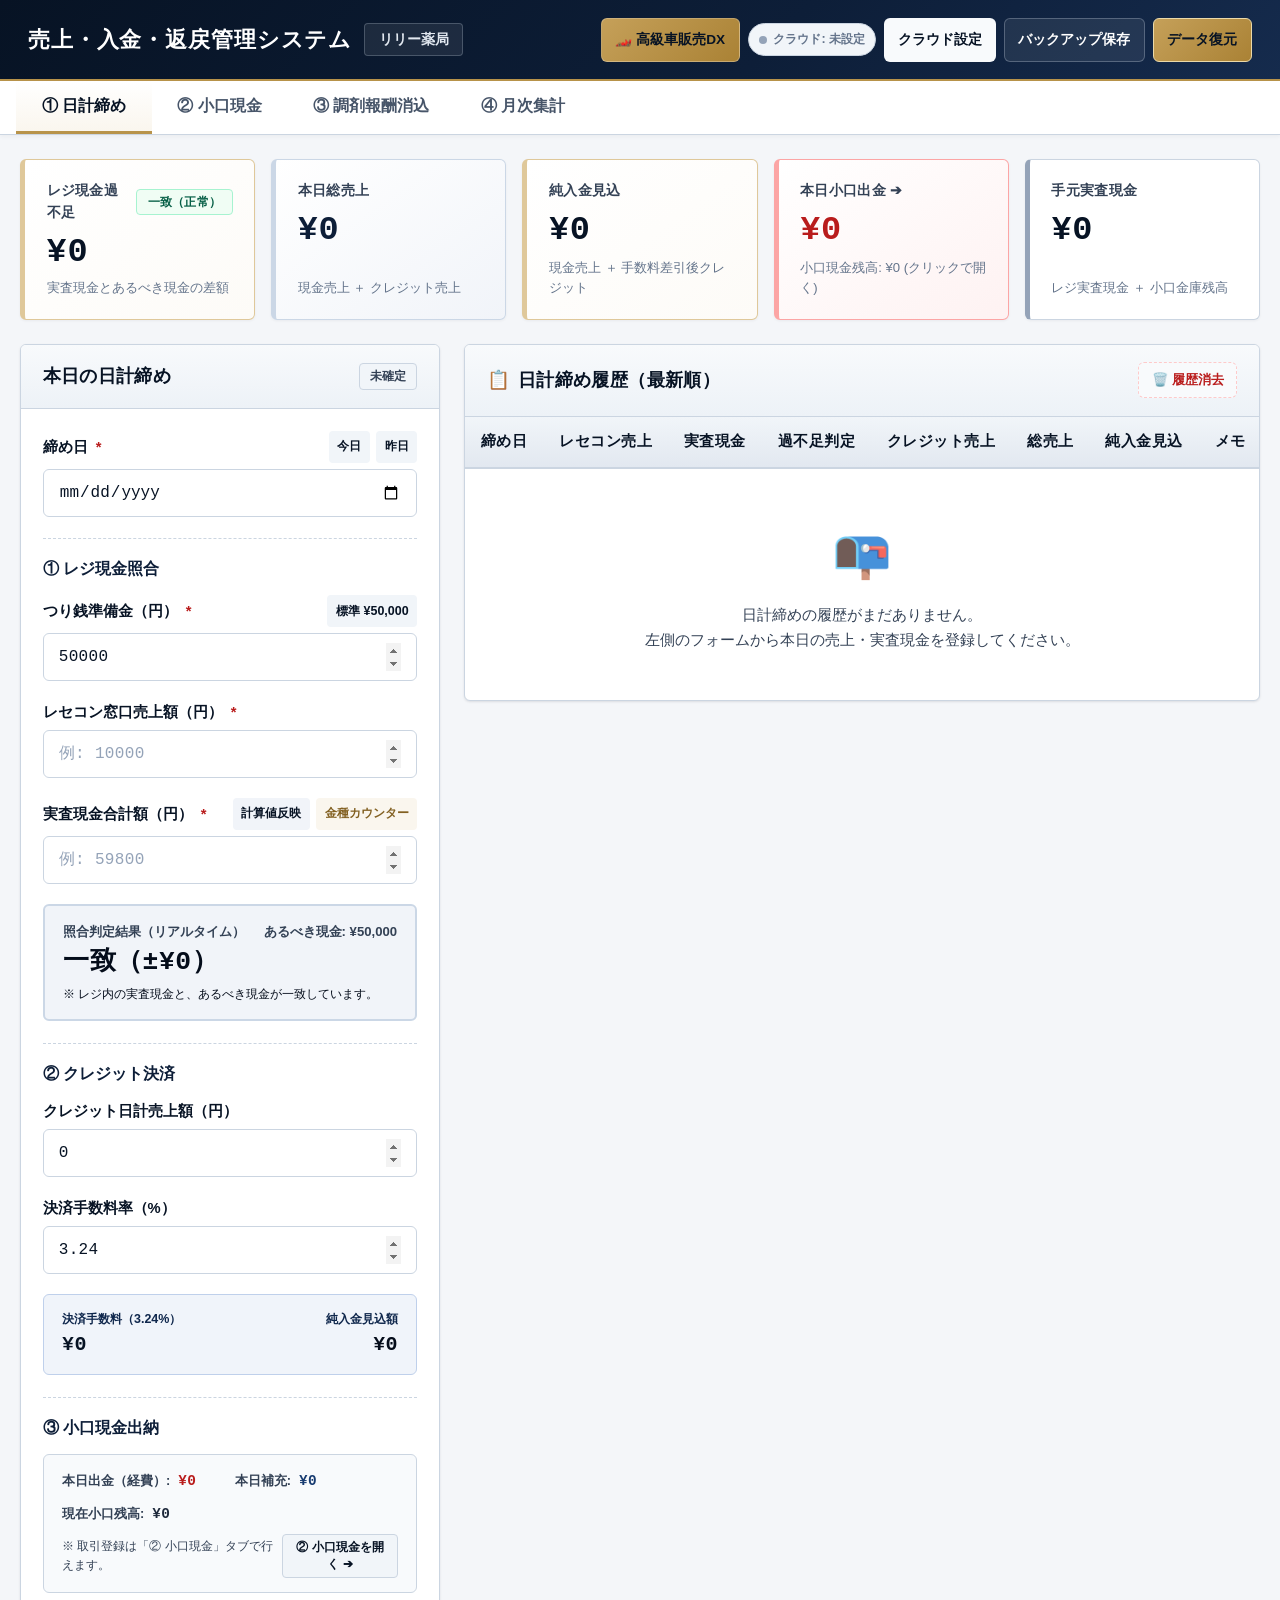
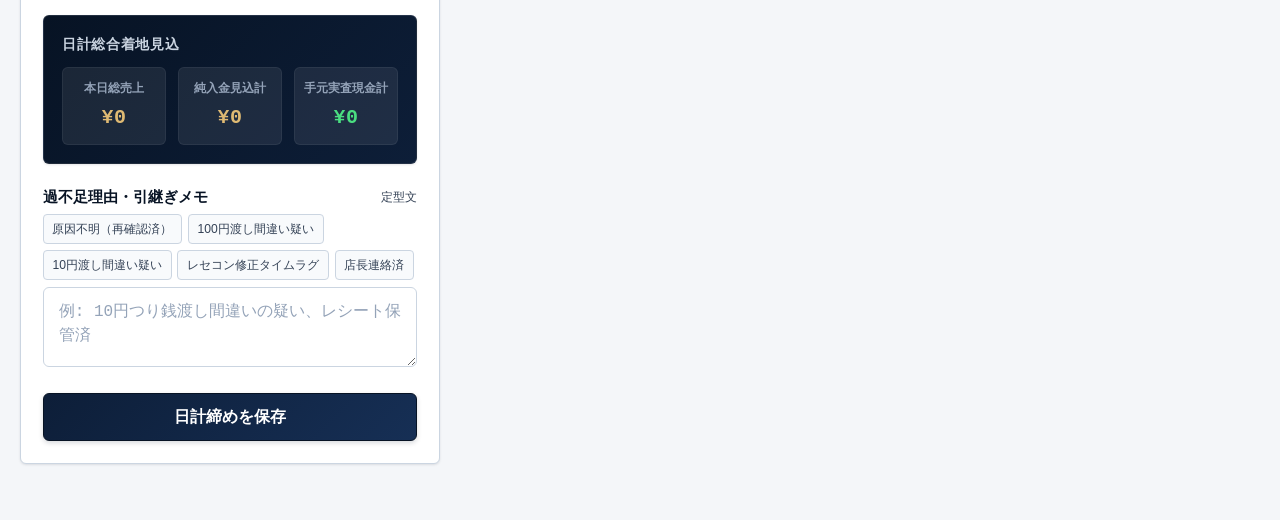
==== commit f125753a: "fix(petty-cash): enhance tab navigation, add direct URL hash linking and petty cash open shortcuts" ====
--- a/index.html
+++ b/index.html
@@ -97,14 +97,14 @@
           <div class="summary-card-sub">現金売上 ＋ 手数料差引後クレジット</div>
         </div>
 
-        <div class="summary-card danger">
-          <div>
-            <div class="summary-card-title">
-              <span>本日小口出金</span>
+        <div class="summary-card danger" data-tab="tab-petty" role="button" tabindex="0" style="cursor: pointer;" title="クリックして「② 小口現金」タブを開く">
+          <div>
+            <div class="summary-card-title">
+              <span>本日小口出金 ➔</span>
             </div>
             <div id="daily-summary-petty-expense" class="summary-card-value numeric">¥0</div>
           </div>
-          <div id="daily-summary-petty-balance-sub" class="summary-card-sub">小口現金残高: ¥0</div>
+          <div id="daily-summary-petty-balance-sub" class="summary-card-sub">小口現金残高: ¥0 (クリックで開く)</div>
         </div>
 
         <div class="summary-card">
@@ -371,8 +371,9 @@
                       <strong id="preview-daily-petty-bal" class="numeric" style="margin-left: 0.25rem;">¥0</strong>
                     </div>
                   </div>
-                  <div style="font-size: 0.75rem; color: var(--text-muted);">
-                    ※ 取引登録は「② 小口現金」タブで行えます。本日分の出納が自動連携されます。
+                  <div style="font-size: 0.75rem; color: var(--text-muted); display: flex; justify-content: space-between; align-items: center; margin-top: 0.4rem;">
+                    <span>※ 取引登録は「② 小口現金」タブで行えます。</span>
+                    <button type="button" class="btn-chip" data-tab="tab-petty" style="color: var(--navy-dark); background: #f1f5f9; border: 1px solid #cbd5e1; font-weight: 700; cursor: pointer;">② 小口現金を開く ➔</button>
                   </div>
                 </div>
               </div>
